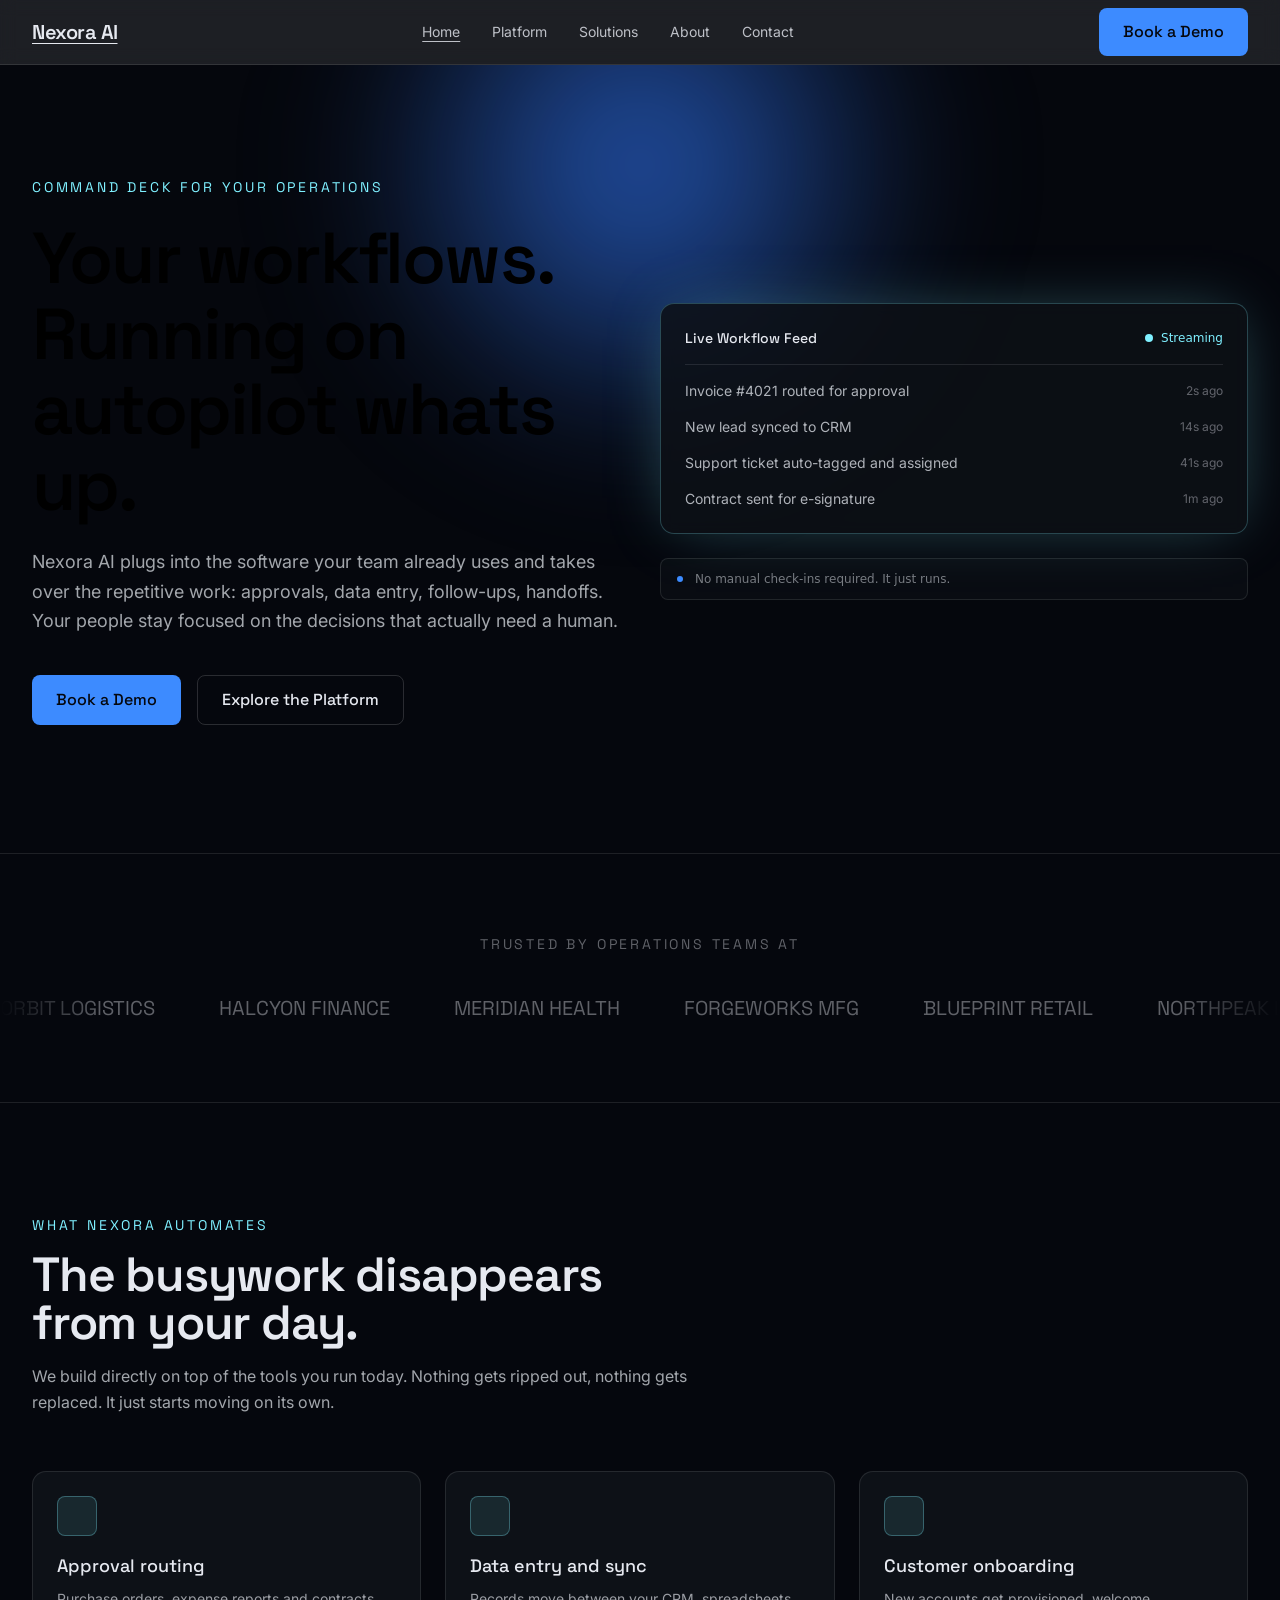
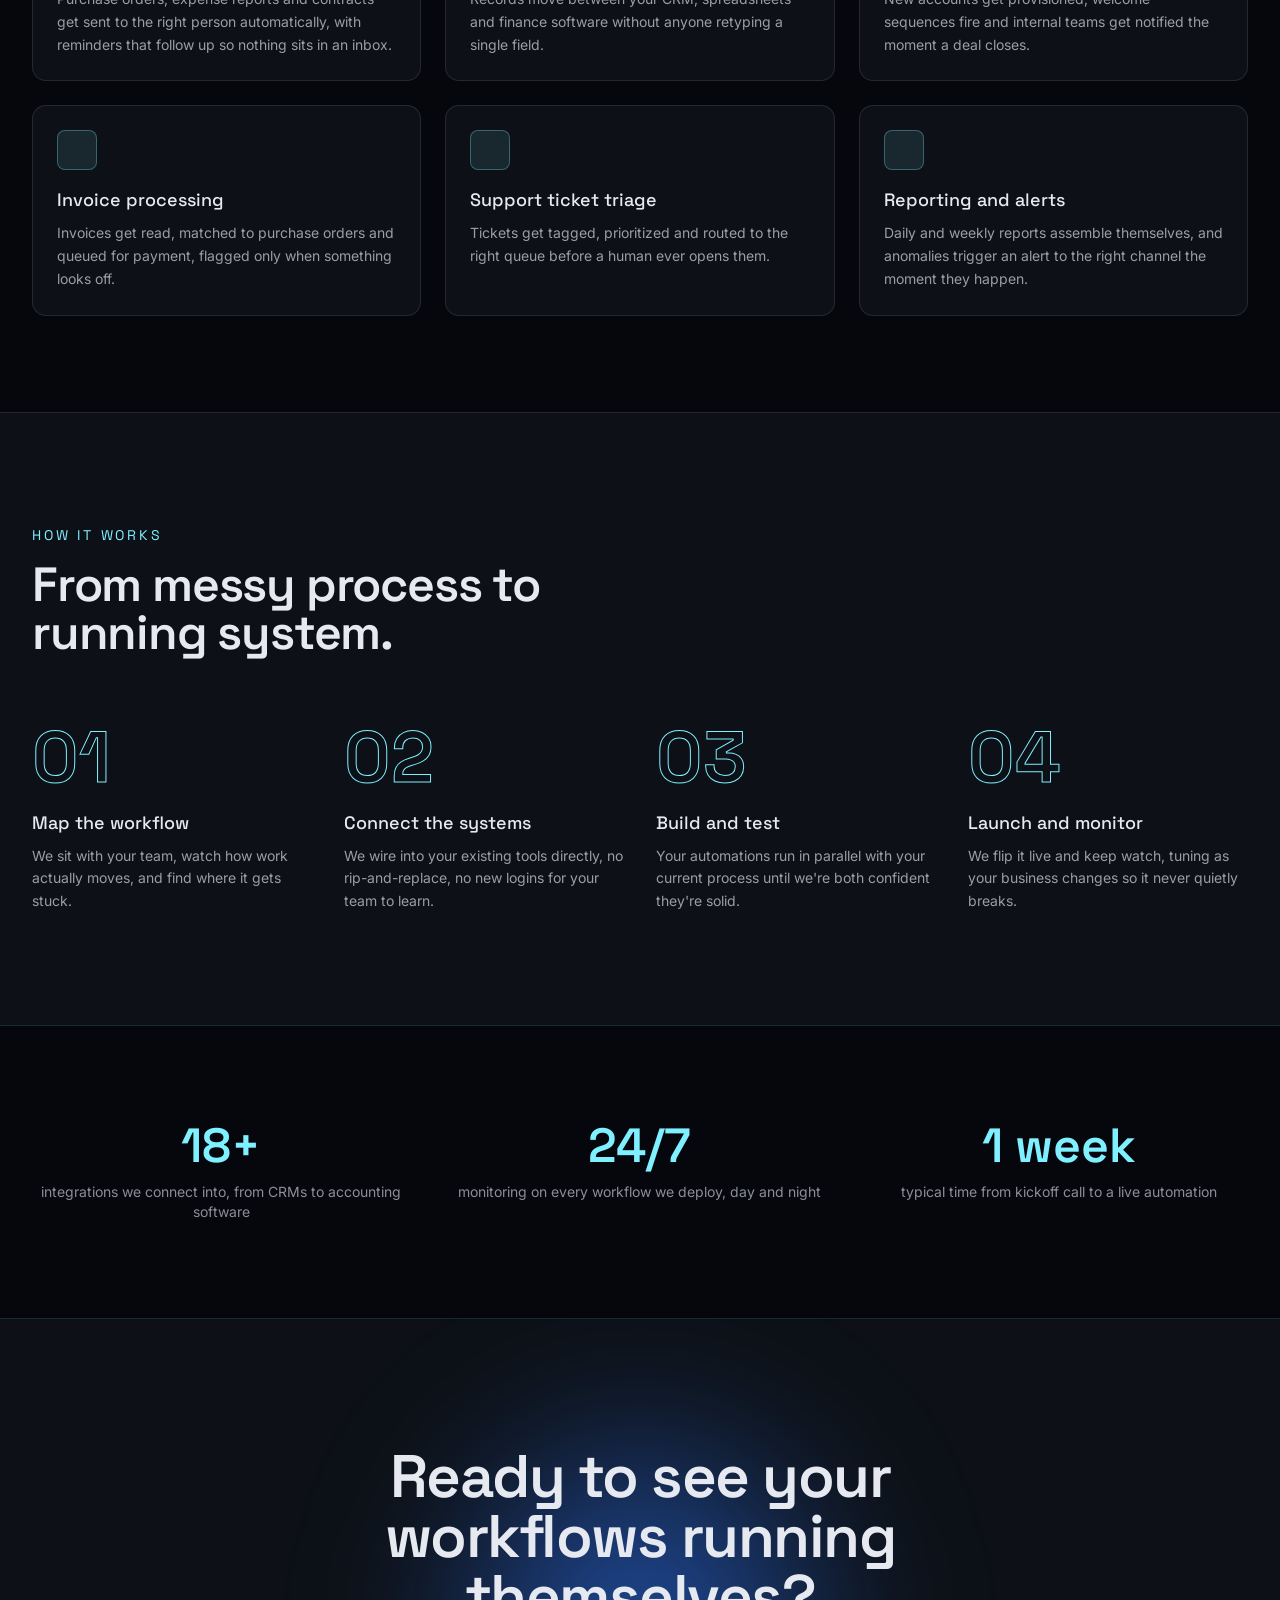
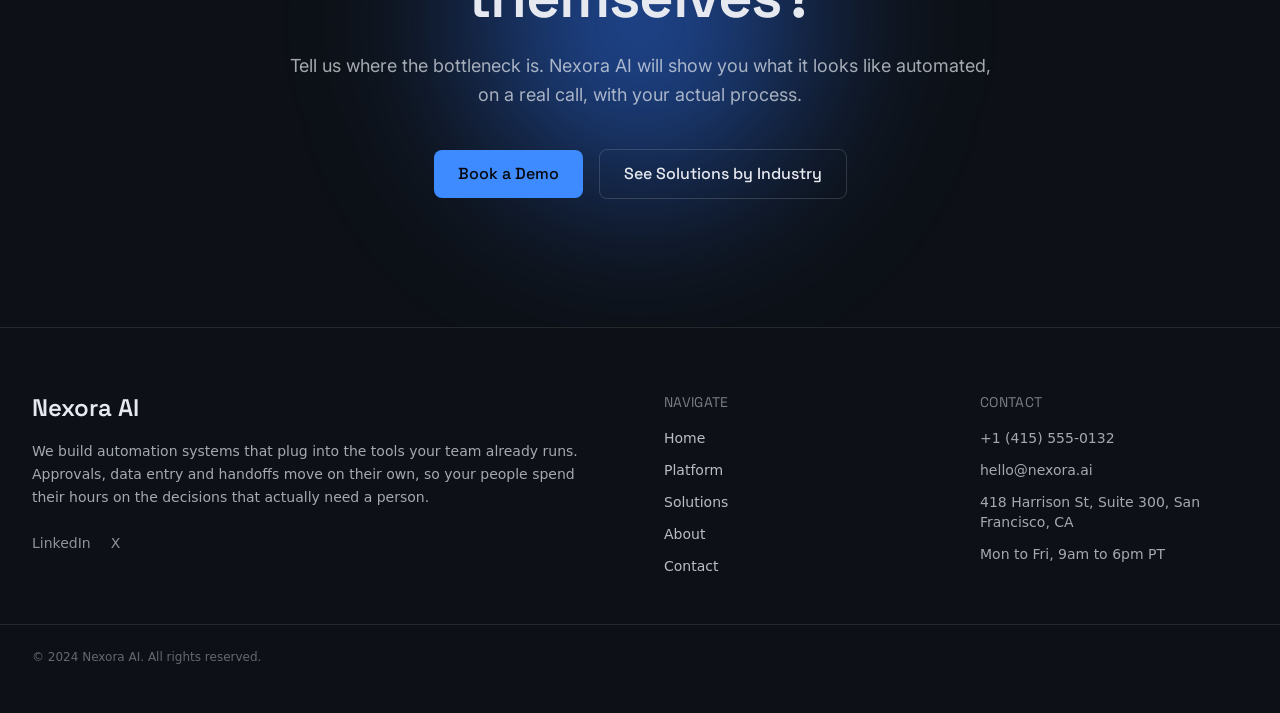
==== index.html @ be908462 "Update copy on / via Tibly" ====
<!DOCTYPE html>
<html lang="en">
<head>
<meta charset="utf-8">
<meta name="viewport" content="width=device-width, initial-scale=1">
<title>Nexora AI | Automate Your Company's Workflows</title>
<meta name="description" content="Nexora AI builds automation systems that plug into the tools your team already runs, moving approvals, data entry and handoffs on autopilot. See how a command deck for your operations looks in practice.">
<link rel="canonical" href="https://nexora-ai-40a2.sites.tibly.ai/">
<meta property="og:type" content="website">
<meta property="og:url" content="https://nexora-ai-40a2.sites.tibly.ai/">
<meta property="og:site_name" content="Nexora AI">
<meta property="og:title" content="Nexora AI | Automate Your Company's Workflows">
<meta property="og:description" content="Nexora AI builds automation systems that plug into the tools your team already runs, moving approvals, data entry and handoffs on autopilot. See how a command deck for your operations looks in practice.">
<meta name="twitter:card" content="summary_large_image">
<link rel="icon" href="/favicon.svg" type="image/svg+xml">
<link rel="preconnect" href="https://fonts.googleapis.com">
<link rel="preconnect" href="https://fonts.gstatic.com" crossorigin>
<link href="https://fonts.googleapis.com/css2?family=Space+Grotesk:wght@400;500;600;700&family=Inter:wght@400;500;600&display=swap" rel="stylesheet">
<style>details[open] > *:not(summary){animation:tibly-acc .35s ease}@keyframes tibly-acc{from{opacity:0;transform:translateY(-4px)}}</style>
<style>@media (prefers-reduced-motion:no-preference){.tibly-fx{opacity:0;transform:translateY(24px);transition:opacity .7s ease,transform .7s ease}.tibly-fx.tibly-fx-in{opacity:1;transform:none}}</style>
<script>addEventListener('DOMContentLoaded',function(){if(!('IntersectionObserver' in window))return;var io=new IntersectionObserver(function(es){es.forEach(function(en){if(en.isIntersecting){en.target.classList.add('tibly-fx-in');io.unobserve(en.target)}})},{rootMargin:'0px 0px -8% 0px'});document.querySelectorAll('section[data-block] > *').forEach(function(el){if(el.getBoundingClientRect().top>innerHeight){el.classList.add('tibly-fx');io.observe(el)}})});</script>
<style>.tibly-ba{position:relative;overflow:hidden;--ba:50%;cursor:ew-resize;touch-action:pan-y;user-select:none;-webkit-user-select:none}.tibly-ba>img{display:block;width:100%;height:100%;object-fit:cover}.tibly-ba .tibly-ba-before{position:absolute;inset:0;clip-path:inset(0 calc(100% - var(--ba)) 0 0)}.tibly-ba .tibly-ba-before img{display:block;width:100%;height:100%;object-fit:cover}.tibly-ba::after{content:'';position:absolute;top:0;bottom:0;left:var(--ba);width:2px;margin-left:-1px;background:#fff;box-shadow:0 0 6px rgba(0,0,0,.55);pointer-events:none;z-index:1}.tibly-ba::before{content:'';position:absolute;top:50%;left:var(--ba);width:44px;height:44px;transform:translate(-50%,-50%);border-radius:9999px;background:rgba(0,0,0,.75) url("data:image/svg+xml,%3Csvg%20xmlns='http://www.w3.org/2000/svg'%20viewBox='0%200%2024%2024'%20fill='%23fff'%3E%3Cpath%20d='M9%206l-6%206%206%206zM15%206l6%206-6%206z'/%3E%3C/svg%3E") center/22px 22px no-repeat;border:2px solid #fff;box-shadow:0 2px 8px rgba(0,0,0,.4);pointer-events:none;z-index:1}.tibly-ba input[type=range]{position:absolute;inset:0;width:100%;height:100%;margin:0;opacity:0;pointer-events:none;-webkit-appearance:none;appearance:none;z-index:2}[data-lightbox]{cursor:zoom-in}.tibly-lb{position:fixed;inset:0;z-index:9999;background:rgba(0,0,0,.92);display:flex;align-items:center;justify-content:center;cursor:zoom-out;padding:24px}.tibly-lb img{max-width:100%;max-height:100%;object-fit:contain}</style>
<script>document.addEventListener('input',function(e){var t=e.target;if(!t||t.type!=='range')return;var c=t.closest&&t.closest('.tibly-ba');if(c)c.style.setProperty('--ba',t.value+'%')});document.addEventListener('pointerdown',function(e){var c=e.target.closest&&e.target.closest('.tibly-ba');if(!c||e.button>0)return;e.preventDefault();var inp=c.querySelector('input[type=range]');var set=function(x){var r=c.getBoundingClientRect();if(!r.width)return;var p=Math.max(0,Math.min(100,(x-r.left)*100/r.width));c.style.setProperty('--ba',p+'%');if(inp)inp.value=Math.round(p)};set(e.clientX);var mv=function(ev){set(ev.clientX)};var up=function(){document.removeEventListener('pointermove',mv);document.removeEventListener('pointerup',up);document.removeEventListener('pointercancel',up)};document.addEventListener('pointermove',mv);document.addEventListener('pointerup',up);document.addEventListener('pointercancel',up)});document.addEventListener('click',function(e){var im=e.target.closest&&e.target.closest('[data-lightbox]');if(!im||!(im.currentSrc||im.src))return;e.preventDefault();var o=document.createElement('div');o.className='tibly-lb';var big=document.createElement('img');big.src=im.currentSrc||im.src;big.alt=im.alt||'';o.appendChild(big);o.addEventListener('click',function(){o.remove()});document.addEventListener('keydown',function esc(ev){if(ev.key==='Escape'){o.remove();document.removeEventListener('keydown',esc)}});document.body.appendChild(o)});document.addEventListener('click',function(e){var x=e.target.closest&&e.target.closest('[data-announce-close]');if(!x)return;var b=x.closest('[data-announce]');if(b){b.style.display='none';try{sessionStorage.setItem('tibly-announce','1')}catch(_){}}});addEventListener('DOMContentLoaded',function(){try{if(sessionStorage.getItem('tibly-announce')==='1'){var b=document.querySelector('[data-announce]');if(b)b.style.display='none'}}catch(_){}if('IntersectionObserver' in window&&!matchMedia('(prefers-reduced-motion:reduce)').matches){var els=document.querySelectorAll('[data-count]');if(els.length){var io=new IntersectionObserver(function(es){es.forEach(function(en){if(!en.isIntersecting)return;io.unobserve(en.target);var el=en.target,s=el.textContent||'',m=s.match(/[\d,]*\d(?:\.\d+)?/);if(!m)return;var raw=m[0],num=parseFloat(raw.replace(/,/g,''));if(!isFinite(num))return;var pre=s.slice(0,m.index),post=s.slice(m.index+raw.length),grp=raw.indexOf(',')>=0,dec=(raw.split('.')[1]||'').length,t0=performance.now();requestAnimationFrame(function tick(now){var p=Math.min((now-t0)/1400,1);p=1-Math.pow(1-p,3);var v=(num*p).toFixed(dec);if(grp)v=Number(v).toLocaleString('en-US',{minimumFractionDigits:dec});el.textContent=pre+v+post;if(p<1)requestAnimationFrame(tick)})})},{rootMargin:'0px 0px -10% 0px'});els.forEach(function(el){io.observe(el)})}}var badge=document.querySelector('[data-tibly-open]');if(badge){var src=document.querySelector('[data-tibly-field="hours"]');var txt=(src&&src.textContent||'').toLowerCase();var days=['sun','mon','tue','wed','thu','fri','sat'];var toMin=function(h,mm,ap){h=+h;mm=+(mm||0);if(ap==='pm'&&h!==12)h+=12;if(ap==='am'&&h===12)h=0;return h*60+mm};var spans=[];var re=/(sun|mon|tue|wed|thu|fri|sat|daily|every ?day)[a-z]*\s*(?:[-\u2013\u2014]\s*(sun|mon|tue|wed|thu|fri|sat)[a-z]*)?\s*:?\s*(\d{1,2})(?::(\d{2}))?\s*(am|pm)?\s*[-\u2013\u2014]\s*(\d{1,2})(?::(\d{2}))?\s*(am|pm)?/g,mm;while((mm=re.exec(txt))){var d1=mm[1].slice(0,3),d2=mm[2],ap1=mm[5]||(mm[8]==='pm'&&+mm[3]<=+mm[6]?'am':mm[8]),o=toMin(mm[3],mm[4],ap1),c=toMin(mm[6],mm[7],mm[8]);var from=d1==='dai'||d1==='eve'?0:days.indexOf(d1),to=d2?days.indexOf(d2.slice(0,3)):(d1==='dai'||d1==='eve'?6:from);if(from<0)continue;for(var d=from;;d=(d+1)%7){spans.push([d,o,c]);if(d===to)break}}if(spans.length){var now=new Date(),cur=now.getDay(),min=now.getHours()*60+now.getMinutes();var open=spans.some(function(s){return s[0]===cur&&min>=s[1]&&min<s[2]});badge.textContent=open?(badge.getAttribute('data-open-text')||'Open now'):(badge.getAttribute('data-closed-text')||'Closed now');badge.setAttribute('data-state',open?'open':'closed');badge.hidden=false}}});</script>
<style>header a[aria-current="page"]:not(:has(img,svg)){text-decoration:underline;text-underline-offset:4px;text-decoration-thickness:1px}</style>
<style>#nav-open~[class*="peer-checked:"][class*="fixed"]{min-height:100vh;min-height:100dvh}@media (prefers-reduced-motion:no-preference){label[for="nav-open"] span{transition:transform .3s ease,opacity .2s ease}header:has(#nav-open:checked) label[for="nav-open"]:not([aria-label="Close" i]) span:not(:has(span)):nth-of-type(1){transform:translateY(8px) rotate(45deg)}header:has(#nav-open:checked) label[for="nav-open"]:not([aria-label="Close" i]) span:not(:has(span)):nth-of-type(2){opacity:0}header:has(#nav-open:checked) label[for="nav-open"]:not([aria-label="Close" i]) span:not(:has(span)):nth-of-type(3){transform:translateY(-8px) rotate(-45deg)}#nav-open:checked~[class*="peer-checked:"]{animation:tibly-nav-in .25s ease}#nav-open:checked~[class*="peer-checked:"] label[for="nav-open"]{display:inline-block;animation:tibly-x-in .35s ease}@keyframes tibly-nav-in{from{opacity:0;transform:translateY(10px)}}@keyframes tibly-x-in{from{opacity:0;transform:rotate(-90deg) scale(.6)}}}</style>
<link rel="stylesheet" href="/styles.css?v=3b666985">
</head>
<body>
<!-- block:header -->
<header class="sticky top-0 z-30">
  <div class="border-b border-white/10 bg-[#05070d]/90">
  <input type="checkbox" id="nav-open" class="peer sr-only">
  <div class="mx-auto max-w-7xl px-4 sm:px-6 lg:px-8 backdrop-blur">
    <div class="flex h-16 items-center justify-between">
      <a href="/" class="font-display text-xl font-semibold tracking-tight text-ink" aria-current="page">
        <span data-tibly-field="business-name">Nexora AI</span>
      </a>
      <nav class="hidden md:flex items-center gap-8 font-body text-sm text-ink/80">
        <a href="/" class="transition hover:text-accent-300" aria-current="page">Home</a>
        <a href="/platform" class="transition hover:text-accent-300">Platform</a>
        <a href="/solutions" class="transition hover:text-accent-300">Solutions</a>
        <a href="/about" class="transition hover:text-accent-300">About</a>
        <a href="/contact" class="transition hover:text-accent-300">Contact</a>
      </nav>
      <div class="hidden md:flex items-center">
        <a href="/contact" class="btn">Book a Demo</a>
      </div>
      <label for="nav-open" class="md:hidden cursor-pointer text-ink z-50" aria-label="Menu">
        <span class="relative flex h-6 w-6 flex-col items-center justify-center">
          <span class="absolute block h-0.5 w-6 origin-center bg-ink transition duration-300 ease-in-out" style="top:0.05rem"></span>
          <span class="absolute block h-0.5 w-6 bg-ink transition duration-300 ease-in-out" style="top:0.65rem"></span>
          <span class="absolute block h-0.5 w-6 origin-center bg-ink transition duration-300 ease-in-out" style="top:1.25rem"></span>
        </span>
      </label>
    </div>
  </div>

    <div class="hidden peer-checked:flex md:hidden fixed inset-0 z-50 flex-col bg-black">
      <div class="flex h-16 items-center justify-between border-b border-white/10 px-4 sm:px-6">
        <span class="font-display text-xl font-semibold text-ink"><span data-tibly-field="business-name">Nexora AI</span></span>
        <label for="nav-open" class="cursor-pointer text-ink" aria-label="Close">
          <span class="relative block h-6 w-6">
            <span class="absolute inset-0 top-1/2 block h-0.5 w-6 -translate-y-1/2 rotate-45 bg-ink"></span>
            <span class="absolute inset-0 top-1/2 block h-0.5 w-6 -translate-y-1/2 -rotate-45 bg-ink"></span>
          </span>
        </label>
      </div>
      <nav class="flex flex-col items-start gap-6 px-8 py-12 font-display text-3xl text-ink">
        <a href="/" class="transition hover:text-accent-300" aria-current="page">Home</a>
        <a href="/platform" class="transition hover:text-accent-300">Platform</a>
        <a href="/solutions" class="transition hover:text-accent-300">Solutions</a>
        <a href="/about" class="transition hover:text-accent-300">About</a>
        <a href="/contact" class="transition hover:text-accent-300">Contact</a>
      </nav>
      <div class="mt-auto px-8 pb-12">
        <a href="/contact" class="btn w-full">Book a Demo</a>
      </div>
    </div>
  </div>
</header>
<!-- /block:header -->
<!-- block:split-hero -->
<section class="relative overflow-hidden bg-[#05070d] pb-24 pt-20 sm:pb-32 sm:pt-28" data-block="split-hero">
  <video src="https://videos.pexels.com/video-files/34645139/14683901_1920_1080_30fps.mp4" poster="https://images.pexels.com/videos/34645139/abstract-analysis-artificial-background-34645139.jpeg?auto=compress&cs=tinysrgb&fit=crop&h=630&w=1200" autoplay muted loop playsinline data-video-query="slow motion aerial view of glowing blue data streams flowing through a dark futuristic server room" class="absolute inset-0 h-full w-full object-cover opacity-60"></video>
  <div class="absolute inset-0 bg-gradient-to-b from-[#05070d]/70 via-[#05070d]/60 to-[#05070d]"></div>
  <div class="pointer-events-none absolute left-1/2 top-0 h-[600px] w-[600px] -translate-x-1/2 -translate-y-1/3 rounded-full bg-[radial-gradient(circle_at_center,var(--color-brand-700),transparent_70%)] opacity-40 blur-3xl"></div>

  <div class="relative mx-auto grid max-w-7xl grid-cols-1 gap-14 px-4 sm:px-6 lg:grid-cols-2 lg:items-center lg:gap-10 lg:px-8">
    <div>
      <p class="font-display text-sm uppercase tracking-[0.2em] text-accent-300">Command deck for your operations</p>
      <h1 class="mt-6 font-display text-4xl font-semibold leading-[1.05] tracking-tight text-ink sm:text-6xl md:text-7xl">
        <h1 class="mt-6 font-display text-4xl font-semibold leading-[1.05] tracking-tight text-red-500 sm:text-6xl md:text-7xl">
        Your workflows.<br class="hidden sm:block"> Running on autopilot whats up.
      </h1>
      </h1>
      <p class="mt-6 max-w-prose font-body text-base leading-relaxed text-ink/70 sm:text-lg">
        <span data-tibly-field="business-name">Nexora AI</span> plugs into the software your team already uses and takes over the repetitive work: approvals, data entry, follow-ups, handoffs. Your people stay focused on the decisions that actually need a human.
      </p>
      <div class="mt-10 flex flex-col gap-4 sm:flex-row">
        <a href="/contact" class="btn">Book a Demo</a>
        <a href="/platform" class="btn-secondary">Explore the Platform</a>
      </div>
    </div>

    <div class="relative">
      <div class="rounded-lg border border-accent-300/25 bg-surface/85 p-6 shadow-[0_0_60px_-15px_rgba(127,240,255,0.35)] backdrop-blur">
        <div class="flex items-center justify-between border-b border-white/10 pb-4">
          <p class="font-display text-sm font-medium text-ink">Live Workflow Feed</p>
          <span class="flex items-center gap-2 text-xs text-accent-300">
            <span class="h-2 w-2 rounded-full bg-accent-300 animate-pulse-soft"></span>
            Streaming
          </span>
        </div>
        <ul class="mt-4 space-y-4 font-body text-sm text-ink/75">
          <li class="flex items-center justify-between gap-4">
            <span>Invoice #4021 routed for approval</span>
            <span class="shrink-0 text-xs text-ink/40">2s ago</span>
          </li>
          <li class="flex items-center justify-between gap-4">
            <span>New lead synced to CRM</span>
            <span class="shrink-0 text-xs text-ink/40">14s ago</span>
          </li>
          <li class="flex items-center justify-between gap-4">
            <span>Support ticket auto-tagged and assigned</span>
            <span class="shrink-0 text-xs text-ink/40">41s ago</span>
          </li>
          <li class="flex items-center justify-between gap-4">
            <span>Contract sent for e-signature</span>
            <span class="shrink-0 text-xs text-ink/40">1m ago</span>
          </li>
        </ul>
      </div>
      <div class="mt-6 hidden items-center gap-3 rounded-md border border-white/10 bg-surface/60 px-4 py-3 text-xs text-ink/50 md:flex">
        <span class="h-1.5 w-1.5 rounded-full bg-brand-500"></span>
        No manual check-ins required. It just runs.
      </div>
    </div>
  </div>
</section>
<!-- /block:split-hero -->
<!-- block:trust-bar -->
<section class="border-y border-white/10 bg-[#05070d] py-16 sm:py-20" data-block="trust-bar">
  <div class="mx-auto max-w-7xl px-4 text-center sm:px-6 lg:px-8">
    <p class="font-display text-sm uppercase tracking-[0.2em] text-ink/40">Trusted by operations teams at</p>
  </div>
  <div class="relative mt-10 overflow-hidden [mask-image:linear-gradient(to_right,transparent,black_8%,black_92%,transparent)]">
    <div class="flex w-max animate-marquee gap-16">
      <div class="flex items-center gap-16">
        <span class="font-display text-xl text-ink/40">ORBIT LOGISTICS</span>
        <span class="font-display text-xl text-ink/40">HALCYON FINANCE</span>
        <span class="font-display text-xl text-ink/40">MERIDIAN HEALTH</span>
        <span class="font-display text-xl text-ink/40">FORGEWORKS MFG</span>
        <span class="font-display text-xl text-ink/40">BLUEPRINT RETAIL</span>
        <span class="font-display text-xl text-ink/40">NORTHPEAK LEGAL</span>
      </div>
      <div class="flex items-center gap-16" aria-hidden="true">
        <span class="font-display text-xl text-ink/40">ORBIT LOGISTICS</span>
        <span class="font-display text-xl text-ink/40">HALCYON FINANCE</span>
        <span class="font-display text-xl text-ink/40">MERIDIAN HEALTH</span>
        <span class="font-display text-xl text-ink/40">FORGEWORKS MFG</span>
        <span class="font-display text-xl text-ink/40">BLUEPRINT RETAIL</span>
        <span class="font-display text-xl text-ink/40">NORTHPEAK LEGAL</span>
      </div>
    </div>
  </div>
</section>
<!-- /block:trust-bar -->
<!-- block:feature-grid -->
<section class="bg-[#05070d] pb-28 pt-20 sm:pb-32 md:pb-24 md:pt-28" data-block="feature-grid">
  <div class="mx-auto max-w-7xl px-4 sm:px-6 lg:px-8">
    <div class="max-w-2xl">
      <p class="font-display text-sm uppercase tracking-[0.2em] text-accent-300">What Nexora automates</p>
      <h2 class="mt-4 font-display text-3xl font-semibold tracking-tight text-ink sm:text-5xl">The busywork disappears from your day.</h2>
      <p class="mt-4 font-body text-base leading-relaxed text-ink/70">We build directly on top of the tools you run today. Nothing gets ripped out, nothing gets replaced. It just starts moving on its own.</p>
    </div>

    <div class="mt-14 grid grid-cols-1 gap-6 sm:grid-cols-2 lg:grid-cols-3">
      <div class="card">
        <div class="mb-4 h-10 w-10 rounded-md border border-accent-300/30 bg-accent-300/10"></div>
        <h3 class="font-display text-lg font-medium text-ink">Approval routing</h3>
        <p class="mt-2 font-body text-sm leading-relaxed text-ink/65">Purchase orders, expense reports and contracts get sent to the right person automatically, with reminders that follow up so nothing sits in an inbox.</p>
      </div>
      <div class="card">
        <div class="mb-4 h-10 w-10 rounded-md border border-accent-300/30 bg-accent-300/10"></div>
        <h3 class="font-display text-lg font-medium text-ink">Data entry and sync</h3>
        <p class="mt-2 font-body text-sm leading-relaxed text-ink/65">Records move between your CRM, spreadsheets and finance software without anyone retyping a single field.</p>
      </div>
      <div class="card">
        <div class="mb-4 h-10 w-10 rounded-md border border-accent-300/30 bg-accent-300/10"></div>
        <h3 class="font-display text-lg font-medium text-ink">Customer onboarding</h3>
        <p class="mt-2 font-body text-sm leading-relaxed text-ink/65">New accounts get provisioned, welcome sequences fire and internal teams get notified the moment a deal closes.</p>
      </div>
      <div class="card">
        <div class="mb-4 h-10 w-10 rounded-md border border-accent-300/30 bg-accent-300/10"></div>
        <h3 class="font-display text-lg font-medium text-ink">Invoice processing</h3>
        <p class="mt-2 font-body text-sm leading-relaxed text-ink/65">Invoices get read, matched to purchase orders and queued for payment, flagged only when something looks off.</p>
      </div>
      <div class="card">
        <div class="mb-4 h-10 w-10 rounded-md border border-accent-300/30 bg-accent-300/10"></div>
        <h3 class="font-display text-lg font-medium text-ink">Support ticket triage</h3>
        <p class="mt-2 font-body text-sm leading-relaxed text-ink/65">Tickets get tagged, prioritized and routed to the right queue before a human ever opens them.</p>
      </div>
      <div class="card">
        <div class="mb-4 h-10 w-10 rounded-md border border-accent-300/30 bg-accent-300/10"></div>
        <h3 class="font-display text-lg font-medium text-ink">Reporting and alerts</h3>
        <p class="mt-2 font-body text-sm leading-relaxed text-ink/65">Daily and weekly reports assemble themselves, and anomalies trigger an alert to the right channel the moment they happen.</p>
      </div>
    </div>
  </div>
</section>
<!-- /block:feature-grid -->
<!-- block:how-it-works -->
<section class="border-t border-white/10 bg-surface py-24 sm:py-28" data-block="how-it-works">
  <div class="mx-auto max-w-7xl px-4 sm:px-6 lg:px-8">
    <div class="max-w-2xl">
      <p class="font-display text-sm uppercase tracking-[0.2em] text-accent-300">How it works</p>
      <h2 class="mt-4 font-display text-3xl font-semibold tracking-tight text-ink sm:text-5xl">From messy process to running system.</h2>
    </div>

    <div class="mt-16 grid grid-cols-1 gap-12 md:grid-cols-4 md:gap-8">
      <div>
        <span class="font-display text-6xl font-semibold text-transparent [-webkit-text-stroke:1px_var(--color-accent-300)] sm:text-7xl">01</span>
        <h3 class="mt-4 font-display text-lg font-medium text-ink">Map the workflow</h3>
        <p class="mt-2 font-body text-sm leading-relaxed text-ink/65">We sit with your team, watch how work actually moves, and find where it gets stuck.</p>
      </div>
      <div>
        <span class="font-display text-6xl font-semibold text-transparent [-webkit-text-stroke:1px_var(--color-accent-300)] sm:text-7xl">02</span>
        <h3 class="mt-4 font-display text-lg font-medium text-ink">Connect the systems</h3>
        <p class="mt-2 font-body text-sm leading-relaxed text-ink/65">We wire into your existing tools directly, no rip-and-replace, no new logins for your team to learn.</p>
      </div>
      <div>
        <span class="font-display text-6xl font-semibold text-transparent [-webkit-text-stroke:1px_var(--color-accent-300)] sm:text-7xl">03</span>
        <h3 class="mt-4 font-display text-lg font-medium text-ink">Build and test</h3>
        <p class="mt-2 font-body text-sm leading-relaxed text-ink/65">Your automations run in parallel with your current process until we're both confident they're solid.</p>
      </div>
      <div>
        <span class="font-display text-6xl font-semibold text-transparent [-webkit-text-stroke:1px_var(--color-accent-300)] sm:text-7xl">04</span>
        <h3 class="mt-4 font-display text-lg font-medium text-ink">Launch and monitor</h3>
        <p class="mt-2 font-body text-sm leading-relaxed text-ink/65">We flip it live and keep watch, tuning as your business changes so it never quietly breaks.</p>
      </div>
    </div>
  </div>
</section>
<!-- /block:how-it-works -->
<!-- block:metric-band -->
<section class="border-y border-accent-300/15 bg-[#05070d] py-20 sm:py-24" data-block="metric-band">
  <div class="mx-auto max-w-7xl px-4 sm:px-6 lg:px-8">
    <div class="grid grid-cols-1 gap-10 text-center sm:grid-cols-3">
      <div>
        <p class="font-display text-4xl font-semibold text-accent-300 sm:text-5xl"><span data-count>20</span>+</p>
        <p class="mt-3 font-body text-sm text-ink/60">integrations we connect into, from CRMs to accounting software</p>
      </div>
      <div>
        <p class="font-display text-4xl font-semibold text-accent-300 sm:text-5xl">24/7</p>
        <p class="mt-3 font-body text-sm text-ink/60">monitoring on every workflow we deploy, day and night</p>
      </div>
      <div>
        <p class="font-display text-4xl font-semibold text-accent-300 sm:text-5xl">1 week</p>
        <p class="mt-3 font-body text-sm text-ink/60">typical time from kickoff call to a live automation</p>
      </div>
    </div>
  </div>
</section>
<!-- /block:metric-band -->
<!-- block:cta-banner -->
<section class="relative overflow-hidden bg-surface py-24 sm:py-32" data-block="cta-banner">
  <div class="pointer-events-none absolute left-1/2 top-1/2 h-[500px] w-[500px] -translate-x-1/2 -translate-y-1/2 rounded-full bg-[radial-gradient(circle_at_center,var(--color-brand-700),transparent_70%)] opacity-30 blur-3xl"></div>
  <div class="relative mx-auto max-w-3xl px-4 text-center sm:px-6 lg:px-8">
    <h2 class="font-display text-4xl font-semibold tracking-tight text-ink sm:text-6xl">Ready to see your workflows running themselves?</h2>
    <p class="mt-6 font-body text-base leading-relaxed text-ink/70 sm:text-lg">
      Tell us where the bottleneck is. <span data-tibly-field="business-name">Nexora AI</span> will show you what it looks like automated, on a real call, with your actual process.
    </p>
    <div class="mt-10 flex flex-col items-center justify-center gap-4 sm:flex-row">
      <a href="/contact" class="btn">Book a Demo</a>
      <a href="/solutions" class="btn-secondary">See Solutions by Industry</a>
    </div>
  </div>
</section>
<!-- /block:cta-banner -->
<!-- block:footer -->
<footer class="relative border-t border-white/10 bg-surface pb-24 pt-16 text-ink md:pb-12">
  <div class="mx-auto grid max-w-7xl grid-cols-1 gap-12 px-4 sm:px-6 md:grid-cols-4 lg:px-8">
    <div class="md:col-span-2">
      <p class="font-display text-2xl font-semibold text-ink"><span data-tibly-field="business-name">Nexora AI</span></p>
      <p class="mt-4 max-w-prose text-sm leading-relaxed text-ink/70">We build automation systems that plug into the tools your team already runs. Approvals, data entry and handoffs move on their own, so your people spend their hours on the decisions that actually need a person.</p>
      <div data-tibly-field="links" class="mt-6 flex flex-wrap gap-5">
        <a href="https://linkedin.com" class="text-sm text-ink/60 transition hover:text-accent-300">LinkedIn</a>
        <a href="https://twitter.com" class="text-sm text-ink/60 transition hover:text-accent-300">X</a>
      </div>
    </div>
    <div>
      <p class="font-display text-sm uppercase tracking-wide text-ink/50">Navigate</p>
      <nav class="mt-4 flex flex-col gap-3 text-sm text-ink/80">
        <a href="/" class="transition hover:text-accent-300">Home</a>
        <a href="/platform" class="transition hover:text-accent-300">Platform</a>
        <a href="/solutions" class="transition hover:text-accent-300">Solutions</a>
        <a href="/about" class="transition hover:text-accent-300">About</a>
        <a href="/contact" class="transition hover:text-accent-300">Contact</a>
      </nav>
    </div>
    <div>
      <p class="font-display text-sm uppercase tracking-wide text-ink/50">Contact</p>
      <ul class="mt-4 space-y-3 text-sm text-ink/70">
        <li><a href="tel:+14155550132" data-tibly-field="phone" class="transition hover:text-accent-300">+1 (415) 555-0132</a></li>
        <li><a href="mailto:hello@nexora.ai" data-tibly-field="email" class="transition hover:text-accent-300">hello@nexora.ai</a></li>
        <li><span data-tibly-field="address">418 Harrison St, Suite 300, San Francisco, CA</span></li>
        <li><span data-tibly-field="hours">Mon to Fri, 9am to 6pm PT</span></li>
      </ul>
    </div>
  </div>
  <div class="mx-auto mt-12 max-w-7xl border-t border-white/10 px-4 pt-6 text-xs text-ink/40 sm:px-6 lg:px-8">
    <p>&copy; 2024 <span data-tibly-field="business-name">Nexora AI</span>. All rights reserved.</p>
  </div>

  <div class="fixed inset-x-0 bottom-0 z-40 border-t border-white/10 bg-[#05070d] md:hidden">
    <a href="tel:+14155550132" data-tibly-field="phone" class="flex w-full items-center justify-center bg-brand-500 py-4 font-display font-medium text-[#05070d] transition hover:bg-accent-300">Call Nexora AI</a>
  </div>
</footer>
<!-- /block:footer -->
  <script async src="https://api.tibly.ai/widget/v1.js"></script>
</body>
</html>
---- styles.css ----
/*! tailwindcss v4.3.2 | MIT License | https://tailwindcss.com */
@layer properties{@supports (((-webkit-hyphens:none)) and (not (margin-trim:inline))) or ((-moz-orient:inline) and (not (color:rgb(from red r g b)))){*,:before,:after,::backdrop{--tw-translate-x:0;--tw-translate-y:0;--tw-translate-z:0;--tw-space-y-reverse:0;--tw-border-style:solid;--tw-gradient-position:initial;--tw-gradient-from:#0000;--tw-gradient-via:#0000;--tw-gradient-to:#0000;--tw-gradient-stops:initial;--tw-gradient-via-stops:initial;--tw-gradient-from-position:0%;--tw-gradient-via-position:50%;--tw-gradient-to-position:100%;--tw-leading:initial;--tw-font-weight:initial;--tw-tracking:initial;--tw-shadow:0 0 #0000;--tw-shadow-color:initial;--tw-shadow-alpha:100%;--tw-inset-shadow:0 0 #0000;--tw-inset-shadow-color:initial;--tw-inset-shadow-alpha:100%;--tw-ring-color:initial;--tw-ring-shadow:0 0 #0000;--tw-inset-ring-color:initial;--tw-inset-ring-shadow:0 0 #0000;--tw-ring-inset:initial;--tw-ring-offset-width:0px;--tw-ring-offset-color:#fff;--tw-ring-offset-shadow:0 0 #0000;--tw-blur:initial;--tw-brightness:initial;--tw-contrast:initial;--tw-grayscale:initial;--tw-hue-rotate:initial;--tw-invert:initial;--tw-opacity:initial;--tw-saturate:initial;--tw-sepia:initial;--tw-drop-shadow:initial;--tw-drop-shadow-color:initial;--tw-drop-shadow-alpha:100%;--tw-drop-shadow-size:initial;--tw-backdrop-blur:initial;--tw-backdrop-brightness:initial;--tw-backdrop-contrast:initial;--tw-backdrop-grayscale:initial;--tw-backdrop-hue-rotate:initial;--tw-backdrop-invert:initial;--tw-backdrop-opacity:initial;--tw-backdrop-saturate:initial;--tw-backdrop-sepia:initial;--tw-duration:initial;--tw-ease:initial}}}@layer theme{:root,:host{--font-sans:ui-sans-serif, system-ui, sans-serif, "Apple Color Emoji", "Segoe UI Emoji", "Segoe UI Symbol", "Noto Color Emoji";--font-mono:ui-monospace, SFMono-Regular, Menlo, Monaco, Consolas, "Liberation Mono", "Courier New", monospace;--color-black:#000;--color-white:#fff;--spacing:.25rem;--container-xl:36rem;--container-2xl:42rem;--container-3xl:48rem;--container-4xl:56rem;--container-7xl:80rem;--text-xs:.75rem;--text-xs--line-height:calc(1 / .75);--text-sm:.875rem;--text-sm--line-height:calc(1.25 / .875);--text-base:1rem;--text-base--line-height:calc(1.5 / 1);--text-lg:1.125rem;--text-lg--line-height:calc(1.75 / 1.125);--text-xl:1.25rem;--text-xl--line-height:calc(1.75 / 1.25);--text-2xl:1.5rem;--text-2xl--line-height:calc(2 / 1.5);--text-3xl:1.875rem;--text-3xl--line-height:calc(2.25 / 1.875);--text-4xl:2.25rem;--text-4xl--line-height:calc(2.5 / 2.25);--text-5xl:3rem;--text-5xl--line-height:1;--text-6xl:3.75rem;--text-6xl--line-height:1;--text-7xl:4.5rem;--text-7xl--line-height:1;--font-weight-medium:500;--font-weight-semibold:600;--tracking-tight:-.025em;--tracking-wide:.025em;--tracking-widest:.1em;--leading-tight:1.25;--leading-relaxed:1.625;--radius-sm:4px;--radius-md:8px;--radius-lg:14px;--ease-in-out:cubic-bezier(.4, 0, .2, 1);--blur-3xl:64px;--aspect-video:16 / 9;--default-transition-duration:.15s;--default-transition-timing-function:cubic-bezier(.4, 0, .2, 1);--default-font-family:var(--font-sans);--default-mono-font-family:var(--font-mono);--color-brand-50:#eaf2ff;--color-brand-100:#d1e4ff;--color-brand-200:#a8cbff;--color-brand-300:#7bb0ff;--color-brand-400:#5a9dff;--color-brand-500:#3d8bff;--color-brand-600:#2f6fe0;--color-brand-700:#2456b3;--color-brand-800:#1b4086;--color-brand-900:#142d5e;--color-accent-50:#eafdff;--color-accent-100:#ccfaff;--color-accent-200:#99f4ff;--color-accent-300:#7ff0ff;--color-accent-400:#4fe2f7;--color-accent-500:#2bc9e0;--color-accent-600:#1ea3b8;--color-accent-700:#187e8e;--color-accent-800:#135f6b;--color-accent-900:#0d454e;--color-surface:#0d1117;--color-ink:#e6e9f0;--font-display:"Space Grotesk", sans-serif;--font-body:"Inter", sans-serif;--animate-kenburns:kenburns 18s ease-in-out infinite alternate;--animate-marquee:marquee 30s linear infinite;--animate-float:float 6s ease-in-out infinite;--animate-pulse-soft:pulse-soft 4s ease-in-out infinite;--animate-spin-slow:spin-slow 24s linear infinite}}@layer base{*,:after,:before,::backdrop{box-sizing:border-box;border:0 solid;margin:0;padding:0}::file-selector-button{box-sizing:border-box;border:0 solid;margin:0;padding:0}html,:host{-webkit-text-size-adjust:100%;tab-size:4;line-height:1.5;font-family:var(--default-font-family,ui-sans-serif, system-ui, sans-serif, "Apple Color Emoji", "Segoe UI Emoji", "Segoe UI Symbol", "Noto Color Emoji");font-feature-settings:var(--default-font-feature-settings,normal);font-variation-settings:var(--default-font-variation-settings,normal);-webkit-tap-highlight-color:transparent}hr{height:0;color:inherit;border-top-width:1px}abbr:where([title]){-webkit-text-decoration:underline dotted;text-decoration:underline dotted}h1,h2,h3,h4,h5,h6{font-size:inherit;font-weight:inherit}a{color:inherit;-webkit-text-decoration:inherit;-webkit-text-decoration:inherit;-webkit-text-decoration:inherit;text-decoration:inherit}b,strong{font-weight:bolder}code,kbd,samp,pre{font-family:var(--default-mono-font-family,ui-monospace, SFMono-Regular, Menlo, Monaco, Consolas, "Liberation Mono", "Courier New", monospace);font-feature-settings:var(--default-mono-font-feature-settings,normal);font-variation-settings:var(--default-mono-font-variation-settings,normal);font-size:1em}small{font-size:80%}sub,sup{vertical-align:baseline;font-size:75%;line-height:0;position:relative}sub{bottom:-.25em}sup{top:-.5em}table{text-indent:0;border-color:inherit;border-collapse:collapse}:-moz-focusring{outline:auto}progress{vertical-align:baseline}summary{display:list-item}ol,ul,menu{list-style:none}img,svg,video,canvas,audio,iframe,embed,object{vertical-align:middle;display:block}img,video{max-width:100%;height:auto}button,input,select,optgroup,textarea{font:inherit;font-feature-settings:inherit;font-variation-settings:inherit;letter-spacing:inherit;color:inherit;opacity:1;background-color:#0000;border-radius:0}::file-selector-button{font:inherit;font-feature-settings:inherit;font-variation-settings:inherit;letter-spacing:inherit;color:inherit;opacity:1;background-color:#0000;border-radius:0}:where(select:is([multiple],[size])) optgroup{font-weight:bolder}:where(select:is([multiple],[size])) optgroup option{padding-inline-start:20px}::file-selector-button{margin-inline-end:4px}::placeholder{opacity:1}@supports (not ((-webkit-appearance:-apple-pay-button))) or (contain-intrinsic-size:1px){::placeholder{color:currentColor}@supports (color:color-mix(in lab, red, red)){::placeholder{color:color-mix(in oklab, currentcolor 50%, transparent)}}}textarea{resize:vertical}::-webkit-search-decoration{-webkit-appearance:none}::-webkit-date-and-time-value{min-height:1lh;text-align:inherit}::-webkit-datetime-edit{display:inline-flex}::-webkit-datetime-edit-fields-wrapper{padding:0}::-webkit-datetime-edit{padding-block:0}::-webkit-datetime-edit-year-field{padding-block:0}::-webkit-datetime-edit-month-field{padding-block:0}::-webkit-datetime-edit-day-field{padding-block:0}::-webkit-datetime-edit-hour-field{padding-block:0}::-webkit-datetime-edit-minute-field{padding-block:0}::-webkit-datetime-edit-second-field{padding-block:0}::-webkit-datetime-edit-millisecond-field{padding-block:0}::-webkit-datetime-edit-meridiem-field{padding-block:0}::-webkit-calendar-picker-indicator{line-height:1}:-moz-ui-invalid{box-shadow:none}button,input:where([type=button],[type=reset],[type=submit]){appearance:button}::file-selector-button{appearance:button}::-webkit-inner-spin-button{height:auto}::-webkit-outer-spin-button{height:auto}[hidden]:where(:not([hidden=until-found])){display:none!important}}@layer components{.btn{border-radius:var(--radius-md);background-color:var(--color-brand-500);padding-inline:calc(var(--spacing) * 6);padding-block:calc(var(--spacing) * 3);font-family:var(--font-display);--tw-font-weight:var(--font-weight-medium);font-weight:var(--font-weight-medium);color:#05070d;transition-property:color,background-color,border-color,outline-color,text-decoration-color,fill,stroke,--tw-gradient-from,--tw-gradient-via,--tw-gradient-to,opacity,box-shadow,transform,translate,scale,rotate,filter,-webkit-backdrop-filter,backdrop-filter,display,content-visibility,overlay,pointer-events;transition-timing-function:var(--tw-ease,var(--default-transition-timing-function));transition-duration:var(--tw-duration,var(--default-transition-duration));--tw-duration:.3s;justify-content:center;align-items:center;transition-duration:.3s;display:inline-flex}@media (hover:hover){.btn:hover{--tw-translate-y:calc(var(--spacing) * -.5);translate:var(--tw-translate-x) var(--tw-translate-y);background-color:var(--color-accent-300)}}.btn:focus{--tw-ring-shadow:var(--tw-ring-inset,) 0 0 0 calc(2px + var(--tw-ring-offset-width)) var(--tw-ring-color,currentcolor);box-shadow:var(--tw-inset-shadow), var(--tw-inset-ring-shadow), var(--tw-ring-offset-shadow), var(--tw-ring-shadow), var(--tw-shadow);--tw-ring-color:var(--color-accent-300);--tw-ring-offset-width:2px;--tw-ring-offset-shadow:var(--tw-ring-inset,) 0 0 0 var(--tw-ring-offset-width) var(--tw-ring-offset-color);--tw-ring-offset-color:#05070d;--tw-outline-style:none;outline-style:none}.btn-secondary{border-radius:var(--radius-md);border-style:var(--tw-border-style);border-width:1px;border-color:#ffffff26;justify-content:center;align-items:center;display:inline-flex}@supports (color:color-mix(in lab, red, red)){.btn-secondary{border-color:color-mix(in oklab, var(--color-white) 15%, transparent)}}.btn-secondary{padding-inline:calc(var(--spacing) * 6);padding-block:calc(var(--spacing) * 3);font-family:var(--font-display);--tw-font-weight:var(--font-weight-medium);font-weight:var(--font-weight-medium);color:var(--color-ink);transition-property:color,background-color,border-color,outline-color,text-decoration-color,fill,stroke,--tw-gradient-from,--tw-gradient-via,--tw-gradient-to,opacity,box-shadow,transform,translate,scale,rotate,filter,-webkit-backdrop-filter,backdrop-filter,display,content-visibility,overlay,pointer-events;transition-timing-function:var(--tw-ease,var(--default-transition-timing-function));transition-duration:var(--tw-duration,var(--default-transition-duration));--tw-duration:.3s;transition-duration:.3s}@media (hover:hover){.btn-secondary:hover{border-color:var(--color-accent-300);color:var(--color-accent-300)}}.card{border-radius:var(--radius-lg);border-style:var(--tw-border-style);border-width:1px;border-color:#ffffff1a}@supports (color:color-mix(in lab, red, red)){.card{border-color:color-mix(in oklab, var(--color-white) 10%, transparent)}}.card{background-color:var(--color-surface);padding:calc(var(--spacing) * 6);transition-property:color,background-color,border-color,outline-color,text-decoration-color,fill,stroke,--tw-gradient-from,--tw-gradient-via,--tw-gradient-to,opacity,box-shadow,transform,translate,scale,rotate,filter,-webkit-backdrop-filter,backdrop-filter,display,content-visibility,overlay,pointer-events;transition-timing-function:var(--tw-ease,var(--default-transition-timing-function));transition-duration:var(--tw-duration,var(--default-transition-duration));--tw-duration:.3s;transition-duration:.3s}@media (hover:hover){.card:hover{border-color:#7ff0ff66}@supports (color:color-mix(in lab, red, red)){.card:hover{border-color:color-mix(in oklab, var(--color-accent-300) 40%, transparent)}}}}@layer utilities{.pointer-events-none{pointer-events:none}.sr-only{clip-path:inset(50%);white-space:nowrap;border-width:0;width:1px;height:1px;margin:-1px;padding:0;position:absolute;overflow:hidden}.absolute{position:absolute}.fixed{position:fixed}.relative{position:relative}.sticky{position:sticky}.inset-0{inset:0}.inset-x-0{inset-inline:0}.-top-40{top:calc(var(--spacing) * -40)}.top-0{top:0}.top-1\/2{top:50%}.top-1\/3{top:33.3333%}.right-0{right:0}.-bottom-6{bottom:calc(var(--spacing) * -6)}.-bottom-32{bottom:calc(var(--spacing) * -32)}.bottom-0{bottom:0}.-left-6{left:calc(var(--spacing) * -6)}.-left-24{left:calc(var(--spacing) * -24)}.left-0{left:0}.left-1\/2{left:50%}.z-10{z-index:10}.z-30{z-index:30}.z-40{z-index:40}.z-50{z-index:50}.mx-auto{margin-inline:auto}.mt-1{margin-top:var(--spacing)}.mt-2{margin-top:calc(var(--spacing) * 2)}.mt-3{margin-top:calc(var(--spacing) * 3)}.mt-4{margin-top:calc(var(--spacing) * 4)}.mt-5{margin-top:calc(var(--spacing) * 5)}.mt-6{margin-top:calc(var(--spacing) * 6)}.mt-8{margin-top:calc(var(--spacing) * 8)}.mt-10{margin-top:calc(var(--spacing) * 10)}.mt-12{margin-top:calc(var(--spacing) * 12)}.mt-14{margin-top:calc(var(--spacing) * 14)}.mt-16{margin-top:calc(var(--spacing) * 16)}.mt-auto{margin-top:auto}.mb-4{margin-bottom:calc(var(--spacing) * 4)}.block{display:block}.flex{display:flex}.grid{display:grid}.hidden{display:none}.aspect-\[4\/3\]{aspect-ratio:4/3}.aspect-\[4\/5\]{aspect-ratio:4/5}.aspect-video{aspect-ratio:var(--aspect-video)}.h-0\.5{height:calc(var(--spacing) * .5)}.h-1\.5{height:calc(var(--spacing) * 1.5)}.h-2{height:calc(var(--spacing) * 2)}.h-6{height:calc(var(--spacing) * 6)}.h-10{height:calc(var(--spacing) * 10)}.h-16{height:calc(var(--spacing) * 16)}.h-64{height:calc(var(--spacing) * 64)}.h-72{height:calc(var(--spacing) * 72)}.h-\[32rem\]{height:32rem}.h-\[500px\]{height:500px}.h-\[600px\]{height:600px}.h-full{height:100%}.w-1\.5{width:calc(var(--spacing) * 1.5)}.w-2{width:calc(var(--spacing) * 2)}.w-6{width:calc(var(--spacing) * 6)}.w-10{width:calc(var(--spacing) * 10)}.w-64{width:calc(var(--spacing) * 64)}.w-72{width:calc(var(--spacing) * 72)}.w-\[32rem\]{width:32rem}.w-\[500px\]{width:500px}.w-\[600px\]{width:600px}.w-full{width:100%}.w-max{width:max-content}.max-w-2xl{max-width:var(--container-2xl)}.max-w-3xl{max-width:var(--container-3xl)}.max-w-4xl{max-width:var(--container-4xl)}.max-w-7xl{max-width:var(--container-7xl)}.max-w-prose{max-width:65ch}.max-w-xl{max-width:var(--container-xl)}.shrink-0{flex-shrink:0}.origin-center{transform-origin:50%}.-translate-x-1\/2{--tw-translate-x:calc(calc(1 / 2 * 100%) * -1);translate:var(--tw-translate-x) var(--tw-translate-y)}.-translate-y-1\/2{--tw-translate-y:calc(calc(1 / 2 * 100%) * -1);translate:var(--tw-translate-x) var(--tw-translate-y)}.-translate-y-1\/3{--tw-translate-y:calc(calc(1 / 3 * 100%) * -1);translate:var(--tw-translate-x) var(--tw-translate-y)}.-rotate-45{rotate:-45deg}.rotate-45{rotate:45deg}.animate-float{animation:var(--animate-float)}.animate-marquee{animation:var(--animate-marquee)}.animate-pulse-soft{animation:var(--animate-pulse-soft)}.cursor-pointer{cursor:pointer}.grid-cols-1{grid-template-columns:repeat(1,minmax(0,1fr))}.grid-cols-2{grid-template-columns:repeat(2,minmax(0,1fr))}.flex-col{flex-direction:column}.flex-wrap{flex-wrap:wrap}.items-center{align-items:center}.items-start{align-items:flex-start}.justify-between{justify-content:space-between}.justify-center{justify-content:center}.gap-1{gap:var(--spacing)}.gap-2{gap:calc(var(--spacing) * 2)}.gap-3{gap:calc(var(--spacing) * 3)}.gap-4{gap:calc(var(--spacing) * 4)}.gap-5{gap:calc(var(--spacing) * 5)}.gap-6{gap:calc(var(--spacing) * 6)}.gap-8{gap:calc(var(--spacing) * 8)}.gap-10{gap:calc(var(--spacing) * 10)}.gap-12{gap:calc(var(--spacing) * 12)}.gap-14{gap:calc(var(--spacing) * 14)}.gap-16{gap:calc(var(--spacing) * 16)}:where(.space-y-3>:not(:last-child)){--tw-space-y-reverse:0;margin-block-start:calc(calc(var(--spacing) * 3) * var(--tw-space-y-reverse));margin-block-end:calc(calc(var(--spacing) * 3) * calc(1 - var(--tw-space-y-reverse)))}:where(.space-y-4>:not(:last-child)){--tw-space-y-reverse:0;margin-block-start:calc(calc(var(--spacing) * 4) * var(--tw-space-y-reverse));margin-block-end:calc(calc(var(--spacing) * 4) * calc(1 - var(--tw-space-y-reverse)))}:where(.space-y-5>:not(:last-child)){--tw-space-y-reverse:0;margin-block-start:calc(calc(var(--spacing) * 5) * var(--tw-space-y-reverse));margin-block-end:calc(calc(var(--spacing) * 5) * calc(1 - var(--tw-space-y-reverse)))}.overflow-hidden{overflow:hidden}.rounded-full{border-radius:3.40282e38px}.rounded-lg{border-radius:var(--radius-lg)}.rounded-md{border-radius:var(--radius-md)}.border{border-style:var(--tw-border-style);border-width:1px}.border-0{border-style:var(--tw-border-style);border-width:0}.border-y{border-block-style:var(--tw-border-style);border-block-width:1px}.border-t{border-top-style:var(--tw-border-style);border-top-width:1px}.border-b{border-bottom-style:var(--tw-border-style);border-bottom-width:1px}.border-accent-300\/15{border-color:#7ff0ff26}@supports (color:color-mix(in lab, red, red)){.border-accent-300\/15{border-color:color-mix(in oklab, var(--color-accent-300) 15%, transparent)}}.border-accent-300\/20{border-color:#7ff0ff33}@supports (color:color-mix(in lab, red, red)){.border-accent-300\/20{border-color:color-mix(in oklab, var(--color-accent-300) 20%, transparent)}}.border-accent-300\/25{border-color:#7ff0ff40}@supports (color:color-mix(in lab, red, red)){.border-accent-300\/25{border-color:color-mix(in oklab, var(--color-accent-300) 25%, transparent)}}.border-accent-300\/30{border-color:#7ff0ff4d}@supports (color:color-mix(in lab, red, red)){.border-accent-300\/30{border-color:color-mix(in oklab, var(--color-accent-300) 30%, transparent)}}.border-white\/10{border-color:#ffffff1a}@supports (color:color-mix(in lab, red, red)){.border-white\/10{border-color:color-mix(in oklab, var(--color-white) 10%, transparent)}}.border-white\/15{border-color:#ffffff26}@supports (color:color-mix(in lab, red, red)){.border-white\/15{border-color:color-mix(in oklab, var(--color-white) 15%, transparent)}}.bg-\[\#05070d\]{background-color:#05070d}.bg-\[\#05070d\]\/90{background-color:oklab(12.9007% -.000946336 -.0149496/.9)}.bg-accent-300{background-color:var(--color-accent-300)}.bg-accent-300\/10{background-color:#7ff0ff1a}@supports (color:color-mix(in lab, red, red)){.bg-accent-300\/10{background-color:color-mix(in oklab, var(--color-accent-300) 10%, transparent)}}.bg-black{background-color:var(--color-black)}.bg-brand-500{background-color:var(--color-brand-500)}.bg-brand-500\/20{background-color:#3d8bff33}@supports (color:color-mix(in lab, red, red)){.bg-brand-500\/20{background-color:color-mix(in oklab, var(--color-brand-500) 20%, transparent)}}.bg-ink{background-color:var(--color-ink)}.bg-surface{background-color:var(--color-surface)}.bg-surface\/60{background-color:#0d111799}@supports (color:color-mix(in lab, red, red)){.bg-surface\/60{background-color:color-mix(in oklab, var(--color-surface) 60%, transparent)}}.bg-surface\/85{background-color:#0d1117d9}@supports (color:color-mix(in lab, red, red)){.bg-surface\/85{background-color:color-mix(in oklab, var(--color-surface) 85%, transparent)}}.bg-gradient-to-b{--tw-gradient-position:to bottom in oklab;background-image:linear-gradient(var(--tw-gradient-stops))}.bg-gradient-to-r{--tw-gradient-position:to right in oklab;background-image:linear-gradient(var(--tw-gradient-stops))}.bg-\[radial-gradient\(circle_at_50\%_0\%\,rgba\(61\,139\,255\,0\.18\)\,transparent_60\%\)\]{background-image:radial-gradient(circle at 50% 0,#3d8bff2e,#0000 60%)}.bg-\[radial-gradient\(circle_at_50\%_50\%\,rgba\(61\,139\,255\,0\.2\)\,transparent_65\%\)\]{background-image:radial-gradient(circle,#3d8bff33,#0000 65%)}.bg-\[radial-gradient\(circle_at_center\,var\(--color-brand-700\)\,transparent_70\%\)\]{background-image:radial-gradient(circle at center,var(--color-brand-700),transparent 70%)}.bg-\[radial-gradient\(ellipse_40\%_40\%_at_100\%_100\%\,rgba\(127\,240\,255\,0\.12\)\,transparent_70\%\)\]{background-image:radial-gradient(40% 40% at 100% 100%,#7ff0ff1f,#0000 70%)}.bg-\[radial-gradient\(ellipse_60\%_50\%_at_50\%_0\%\,rgba\(61\,139\,255\,0\.22\)\,transparent_70\%\)\]{background-image:radial-gradient(60% 50% at 50% 0,#3d8bff38,#0000 70%)}.bg-\[radial-gradient\(ellipse_60\%_50\%_at_50\%_0\%\,rgba\(61\,139\,255\,0\.28\)\,transparent_70\%\)\]{background-image:radial-gradient(60% 50% at 50% 0,#3d8bff47,#0000 70%)}.bg-\[radial-gradient\(ellipse_70\%_60\%_at_50\%_100\%\,rgba\(127\,240\,255\,0\.2\)\,transparent_70\%\)\]{background-image:radial-gradient(70% 60% at 50% 100%,#7ff0ff33,#0000 70%)}.bg-\[radial-gradient\(ellipse_at_50\%_0\%\,rgba\(61\,139\,255\,0\.25\)\,transparent_60\%\)\]{background-image:radial-gradient(at 50% 0,#3d8bff40,#0000 60%)}.from-\[\#05070d\]\/70{--tw-gradient-from:oklab(12.9007% -.000946336 -.0149496/.7);--tw-gradient-stops:var(--tw-gradient-via-stops,var(--tw-gradient-position), var(--tw-gradient-from) var(--tw-gradient-from-position), var(--tw-gradient-to) var(--tw-gradient-to-position))}.from-brand-400{--tw-gradient-from:var(--color-brand-400);--tw-gradient-stops:var(--tw-gradient-via-stops,var(--tw-gradient-position), var(--tw-gradient-from) var(--tw-gradient-from-position), var(--tw-gradient-to) var(--tw-gradient-to-position))}.via-\[\#05070d\]\/60{--tw-gradient-via:oklab(12.9007% -.000946335 -.0149496/.6);--tw-gradient-via-stops:var(--tw-gradient-position), var(--tw-gradient-from) var(--tw-gradient-from-position), var(--tw-gradient-via) var(--tw-gradient-via-position), var(--tw-gradient-to) var(--tw-gradient-to-position);--tw-gradient-stops:var(--tw-gradient-via-stops)}.to-\[\#05070d\]{--tw-gradient-to:#05070d;--tw-gradient-stops:var(--tw-gradient-via-stops,var(--tw-gradient-position), var(--tw-gradient-from) var(--tw-gradient-from-position), var(--tw-gradient-to) var(--tw-gradient-to-position))}.to-accent-300{--tw-gradient-to:var(--color-accent-300);--tw-gradient-stops:var(--tw-gradient-via-stops,var(--tw-gradient-position), var(--tw-gradient-from) var(--tw-gradient-from-position), var(--tw-gradient-to) var(--tw-gradient-to-position))}.\[mask-image\:linear-gradient\(to_right\,transparent\,black_8\%\,black_92\%\,transparent\)\]{-webkit-mask-image:linear-gradient(90deg,#0000,#000 8% 92%,#0000);mask-image:linear-gradient(90deg,#0000,#000 8% 92%,#0000)}.bg-clip-text{-webkit-background-clip:text;background-clip:text}.object-cover{object-fit:cover}.p-6{padding:calc(var(--spacing) * 6)}.p-8{padding:calc(var(--spacing) * 8)}.px-2{padding-inline:calc(var(--spacing) * 2)}.px-4{padding-inline:calc(var(--spacing) * 4)}.px-5{padding-inline:calc(var(--spacing) * 5)}.px-6{padding-inline:calc(var(--spacing) * 6)}.px-8{padding-inline:calc(var(--spacing) * 8)}.py-0\.5{padding-block:calc(var(--spacing) * .5)}.py-2{padding-block:calc(var(--spacing) * 2)}.py-3{padding-block:calc(var(--spacing) * 3)}.py-4{padding-block:calc(var(--spacing) * 4)}.py-6{padding-block:calc(var(--spacing) * 6)}.py-8{padding-block:calc(var(--spacing) * 8)}.py-10{padding-block:calc(var(--spacing) * 10)}.py-12{padding-block:calc(var(--spacing) * 12)}.py-16{padding-block:calc(var(--spacing) * 16)}.py-20{padding-block:calc(var(--spacing) * 20)}.py-24{padding-block:calc(var(--spacing) * 24)}.pt-6{padding-top:calc(var(--spacing) * 6)}.pt-10{padding-top:calc(var(--spacing) * 10)}.pt-12{padding-top:calc(var(--spacing) * 12)}.pt-16{padding-top:calc(var(--spacing) * 16)}.pt-20{padding-top:calc(var(--spacing) * 20)}.pb-4{padding-bottom:calc(var(--spacing) * 4)}.pb-12{padding-bottom:calc(var(--spacing) * 12)}.pb-24{padding-bottom:calc(var(--spacing) * 24)}.pb-28{padding-bottom:calc(var(--spacing) * 28)}.text-center{text-align:center}.text-left{text-align:left}.font-body{font-family:var(--font-body)}.font-display{font-family:var(--font-display)}.text-2xl{font-size:var(--text-2xl);line-height:var(--tw-leading,var(--text-2xl--line-height))}.text-3xl{font-size:var(--text-3xl);line-height:var(--tw-leading,var(--text-3xl--line-height))}.text-4xl{font-size:var(--text-4xl);line-height:var(--tw-leading,var(--text-4xl--line-height))}.text-5xl{font-size:var(--text-5xl);line-height:var(--tw-leading,var(--text-5xl--line-height))}.text-6xl{font-size:var(--text-6xl);line-height:var(--tw-leading,var(--text-6xl--line-height))}.text-base{font-size:var(--text-base);line-height:var(--tw-leading,var(--text-base--line-height))}.text-lg{font-size:var(--text-lg);line-height:var(--tw-leading,var(--text-lg--line-height))}.text-sm{font-size:var(--text-sm);line-height:var(--tw-leading,var(--text-sm--line-height))}.text-xl{font-size:var(--text-xl);line-height:var(--tw-leading,var(--text-xl--line-height))}.text-xs{font-size:var(--text-xs);line-height:var(--tw-leading,var(--text-xs--line-height))}.leading-\[1\.05\]{--tw-leading:1.05;line-height:1.05}.leading-relaxed{--tw-leading:var(--leading-relaxed);line-height:var(--leading-relaxed)}.leading-tight{--tw-leading:var(--leading-tight);line-height:var(--leading-tight)}.font-medium{--tw-font-weight:var(--font-weight-medium);font-weight:var(--font-weight-medium)}.font-semibold{--tw-font-weight:var(--font-weight-semibold);font-weight:var(--font-weight-semibold)}.tracking-\[0\.2em\]{--tw-tracking:.2em;letter-spacing:.2em}.tracking-\[0\.3em\]{--tw-tracking:.3em;letter-spacing:.3em}.tracking-tight{--tw-tracking:var(--tracking-tight);letter-spacing:var(--tracking-tight)}.tracking-wide{--tw-tracking:var(--tracking-wide);letter-spacing:var(--tracking-wide)}.tracking-widest{--tw-tracking:var(--tracking-widest);letter-spacing:var(--tracking-widest)}.whitespace-nowrap{white-space:nowrap}.text-\[\#05070d\]{color:#05070d}.text-accent-300{color:var(--color-accent-300)}.text-accent-300\/40{color:#7ff0ff66}@supports (color:color-mix(in lab, red, red)){.text-accent-300\/40{color:color-mix(in oklab, var(--color-accent-300) 40%, transparent)}}.text-ink{color:var(--color-ink)}.text-ink\/20{color:#e6e9f033}@supports (color:color-mix(in lab, red, red)){.text-ink\/20{color:color-mix(in oklab, var(--color-ink) 20%, transparent)}}.text-ink\/30{color:#e6e9f04d}@supports (color:color-mix(in lab, red, red)){.text-ink\/30{color:color-mix(in oklab, var(--color-ink) 30%, transparent)}}.text-ink\/40{color:#e6e9f066}@supports (color:color-mix(in lab, red, red)){.text-ink\/40{color:color-mix(in oklab, var(--color-ink) 40%, transparent)}}.text-ink\/50{color:#e6e9f080}@supports (color:color-mix(in lab, red, red)){.text-ink\/50{color:color-mix(in oklab, var(--color-ink) 50%, transparent)}}.text-ink\/60{color:#e6e9f099}@supports (color:color-mix(in lab, red, red)){.text-ink\/60{color:color-mix(in oklab, var(--color-ink) 60%, transparent)}}.text-ink\/65{color:#e6e9f0a6}@supports (color:color-mix(in lab, red, red)){.text-ink\/65{color:color-mix(in oklab, var(--color-ink) 65%, transparent)}}.text-ink\/70{color:#e6e9f0b3}@supports (color:color-mix(in lab, red, red)){.text-ink\/70{color:color-mix(in oklab, var(--color-ink) 70%, transparent)}}.text-ink\/75{color:#e6e9f0bf}@supports (color:color-mix(in lab, red, red)){.text-ink\/75{color:color-mix(in oklab, var(--color-ink) 75%, transparent)}}.text-ink\/80{color:#e6e9f0cc}@supports (color:color-mix(in lab, red, red)){.text-ink\/80{color:color-mix(in oklab, var(--color-ink) 80%, transparent)}}.text-transparent{color:#0000}.uppercase{text-transform:uppercase}.opacity-30{opacity:.3}.opacity-40{opacity:.4}.opacity-60{opacity:.6}.shadow-\[0_0_40px_-10px_rgba\(127\,240\,255\,0\.25\)\]{--tw-shadow:0 0 40px -10px var(--tw-shadow-color,#7ff0ff40);box-shadow:var(--tw-inset-shadow), var(--tw-inset-ring-shadow), var(--tw-ring-offset-shadow), var(--tw-ring-shadow), var(--tw-shadow)}.shadow-\[0_0_50px_-10px_rgba\(127\,240\,255\,0\.25\)\]{--tw-shadow:0 0 50px -10px var(--tw-shadow-color,#7ff0ff40);box-shadow:var(--tw-inset-shadow), var(--tw-inset-ring-shadow), var(--tw-ring-offset-shadow), var(--tw-ring-shadow), var(--tw-shadow)}.shadow-\[0_0_50px_-12px_rgba\(127\,240\,255\,0\.3\)\]{--tw-shadow:0 0 50px -12px var(--tw-shadow-color,#7ff0ff4d);box-shadow:var(--tw-inset-shadow), var(--tw-inset-ring-shadow), var(--tw-ring-offset-shadow), var(--tw-ring-shadow), var(--tw-shadow)}.shadow-\[0_0_60px_-10px_rgba\(127\,240\,255\,0\.35\)\]{--tw-shadow:0 0 60px -10px var(--tw-shadow-color,#7ff0ff59);box-shadow:var(--tw-inset-shadow), var(--tw-inset-ring-shadow), var(--tw-ring-offset-shadow), var(--tw-ring-shadow), var(--tw-shadow)}.shadow-\[0_0_60px_-15px_rgba\(127\,240\,255\,0\.35\)\]{--tw-shadow:0 0 60px -15px var(--tw-shadow-color,#7ff0ff59);box-shadow:var(--tw-inset-shadow), var(--tw-inset-ring-shadow), var(--tw-ring-offset-shadow), var(--tw-ring-shadow), var(--tw-shadow)}.shadow-lg{--tw-shadow:0 10px 15px -3px var(--tw-shadow-color,#0000001a), 0 4px 6px -4px var(--tw-shadow-color,#0000001a);box-shadow:var(--tw-inset-shadow), var(--tw-inset-ring-shadow), var(--tw-ring-offset-shadow), var(--tw-ring-shadow), var(--tw-shadow)}.blur-3xl{--tw-blur:blur(var(--blur-3xl));filter:var(--tw-blur,) var(--tw-brightness,) var(--tw-contrast,) var(--tw-grayscale,) var(--tw-hue-rotate,) var(--tw-invert,) var(--tw-saturate,) var(--tw-sepia,) var(--tw-drop-shadow,)}.backdrop-blur{--tw-backdrop-blur:blur(8px);-webkit-backdrop-filter:var(--tw-backdrop-blur,) var(--tw-backdrop-brightness,) var(--tw-backdrop-contrast,) var(--tw-backdrop-grayscale,) var(--tw-backdrop-hue-rotate,) var(--tw-backdrop-invert,) var(--tw-backdrop-opacity,) var(--tw-backdrop-saturate,) var(--tw-backdrop-sepia,);backdrop-filter:var(--tw-backdrop-blur,) var(--tw-backdrop-brightness,) var(--tw-backdrop-contrast,) var(--tw-backdrop-grayscale,) var(--tw-backdrop-hue-rotate,) var(--tw-backdrop-invert,) var(--tw-backdrop-opacity,) var(--tw-backdrop-saturate,) var(--tw-backdrop-sepia,)}.transition{transition-property:color,background-color,border-color,outline-color,text-decoration-color,fill,stroke,--tw-gradient-from,--tw-gradient-via,--tw-gradient-to,opacity,box-shadow,transform,translate,scale,rotate,filter,-webkit-backdrop-filter,backdrop-filter,display,content-visibility,overlay,pointer-events;transition-timing-function:var(--tw-ease,var(--default-transition-timing-function));transition-duration:var(--tw-duration,var(--default-transition-duration))}.duration-300{--tw-duration:.3s;transition-duration:.3s}.ease-in-out{--tw-ease:var(--ease-in-out);transition-timing-function:var(--ease-in-out)}.\[-webkit-text-stroke\:1px_var\(--color-accent-300\)\]{-webkit-text-stroke:1px var(--color-accent-300)}.peer-checked\:flex:is(:where(.peer):checked~*){display:flex}.placeholder\:text-ink\/40::placeholder{color:#e6e9f066}@supports (color:color-mix(in lab, red, red)){.placeholder\:text-ink\/40::placeholder{color:color-mix(in oklab, var(--color-ink) 40%, transparent)}}@media (hover:hover){.hover\:border-accent-300\/40:hover{border-color:#7ff0ff66}@supports (color:color-mix(in lab, red, red)){.hover\:border-accent-300\/40:hover{border-color:color-mix(in oklab, var(--color-accent-300) 40%, transparent)}}.hover\:bg-accent-300:hover{background-color:var(--color-accent-300)}.hover\:text-accent-200:hover{color:var(--color-accent-200)}.hover\:text-accent-300:hover{color:var(--color-accent-300)}}.focus\:border-accent-300:focus{border-color:var(--color-accent-300)}.focus\:ring-1:focus{--tw-ring-shadow:var(--tw-ring-inset,) 0 0 0 calc(1px + var(--tw-ring-offset-width)) var(--tw-ring-color,currentcolor);box-shadow:var(--tw-inset-shadow), var(--tw-inset-ring-shadow), var(--tw-ring-offset-shadow), var(--tw-ring-shadow), var(--tw-shadow)}.focus\:ring-accent-300:focus{--tw-ring-color:var(--color-accent-300)}.focus\:outline-none:focus{--tw-outline-style:none;outline-style:none}.data-\[state\=closed\]\:bg-white\/10[data-state=closed]{background-color:#ffffff1a}@supports (color:color-mix(in lab, red, red)){.data-\[state\=closed\]\:bg-white\/10[data-state=closed]{background-color:color-mix(in oklab, var(--color-white) 10%, transparent)}}.data-\[state\=closed\]\:text-ink\/50[data-state=closed]{color:#e6e9f080}@supports (color:color-mix(in lab, red, red)){.data-\[state\=closed\]\:text-ink\/50[data-state=closed]{color:color-mix(in oklab, var(--color-ink) 50%, transparent)}}.data-\[state\=open\]\:bg-accent-300\/20[data-state=open]{background-color:#7ff0ff33}@supports (color:color-mix(in lab, red, red)){.data-\[state\=open\]\:bg-accent-300\/20[data-state=open]{background-color:color-mix(in oklab, var(--color-accent-300) 20%, transparent)}}.data-\[state\=open\]\:text-accent-300[data-state=open]{color:var(--color-accent-300)}@media (min-width:40rem){.sm\:block{display:block}.sm\:w-auto{width:auto}.sm\:grid-cols-2{grid-template-columns:repeat(2,minmax(0,1fr))}.sm\:grid-cols-3{grid-template-columns:repeat(3,minmax(0,1fr))}.sm\:flex-row{flex-direction:row}.sm\:px-6{padding-inline:calc(var(--spacing) * 6)}.sm\:py-20{padding-block:calc(var(--spacing) * 20)}.sm\:py-24{padding-block:calc(var(--spacing) * 24)}.sm\:py-28{padding-block:calc(var(--spacing) * 28)}.sm\:py-32{padding-block:calc(var(--spacing) * 32)}.sm\:pt-28{padding-top:calc(var(--spacing) * 28)}.sm\:pb-32{padding-bottom:calc(var(--spacing) * 32)}.sm\:text-5xl{font-size:var(--text-5xl);line-height:var(--tw-leading,var(--text-5xl--line-height))}.sm\:text-6xl{font-size:var(--text-6xl);line-height:var(--tw-leading,var(--text-6xl--line-height))}.sm\:text-7xl{font-size:var(--text-7xl);line-height:var(--tw-leading,var(--text-7xl--line-height))}.sm\:text-lg{font-size:var(--text-lg);line-height:var(--tw-leading,var(--text-lg--line-height))}}@media (min-width:48rem){.md\:col-span-2{grid-column:span 2/span 2}.md\:block{display:block}.md\:flex{display:flex}.md\:hidden{display:none}.md\:grid-cols-2{grid-template-columns:repeat(2,minmax(0,1fr))}.md\:grid-cols-4{grid-template-columns:repeat(4,minmax(0,1fr))}.md\:gap-8{gap:calc(var(--spacing) * 8)}.md\:gap-12{gap:calc(var(--spacing) * 12)}.md\:p-8{padding:calc(var(--spacing) * 8)}.md\:py-28{padding-block:calc(var(--spacing) * 28)}.md\:py-32{padding-block:calc(var(--spacing) * 32)}.md\:pt-28{padding-top:calc(var(--spacing) * 28)}.md\:pb-12{padding-bottom:calc(var(--spacing) * 12)}.md\:pb-24{padding-bottom:calc(var(--spacing) * 24)}.md\:text-3xl{font-size:var(--text-3xl);line-height:var(--tw-leading,var(--text-3xl--line-height))}.md\:text-5xl{font-size:var(--text-5xl);line-height:var(--tw-leading,var(--text-5xl--line-height))}.md\:text-6xl{font-size:var(--text-6xl);line-height:var(--tw-leading,var(--text-6xl--line-height))}.md\:text-7xl{font-size:var(--text-7xl);line-height:var(--tw-leading,var(--text-7xl--line-height))}.md\:text-lg{font-size:var(--text-lg);line-height:var(--tw-leading,var(--text-lg--line-height))}}@media (min-width:64rem){.lg\:grid-cols-2{grid-template-columns:repeat(2,minmax(0,1fr))}.lg\:grid-cols-3{grid-template-columns:repeat(3,minmax(0,1fr))}.lg\:grid-cols-4{grid-template-columns:repeat(4,minmax(0,1fr))}.lg\:items-center{align-items:center}.lg\:gap-10{gap:calc(var(--spacing) * 10)}.lg\:gap-12{gap:calc(var(--spacing) * 12)}.lg\:px-8{padding-inline:calc(var(--spacing) * 8)}}}@keyframes kenburns{to{transform:scale(1.08)}}@keyframes marquee{to{transform:translate(-50%)}}@keyframes float{0%,to{transform:translateY(0)}50%{transform:translateY(-12px)}}@keyframes pulse-soft{0%,to{opacity:1}50%{opacity:.55}}[data-tb-bg]{position:relative}.tb-bg{pointer-events:none;position:absolute;inset:0;overflow:hidden}.tb-bg video,.tb-bg img{object-fit:cover;width:100%;height:100%}.tb-bg-tint{background:#000;position:absolute;inset:0}[data-tb-bg]>:not(.tb-bg){z-index:1;position:relative}@media (prefers-reduced-motion:reduce){.tb-bg video{display:none}}@property --tw-translate-x{syntax:"*";inherits:false;initial-value:0}@property --tw-translate-y{syntax:"*";inherits:false;initial-value:0}@property --tw-translate-z{syntax:"*";inherits:false;initial-value:0}@property --tw-space-y-reverse{syntax:"*";inherits:false;initial-value:0}@property --tw-border-style{syntax:"*";inherits:false;initial-value:solid}@property --tw-gradient-position{syntax:"*";inherits:false}@property --tw-gradient-from{syntax:"<color>";inherits:false;initial-value:#0000}@property --tw-gradient-via{syntax:"<color>";inherits:false;initial-value:#0000}@property --tw-gradient-to{syntax:"<color>";inherits:false;initial-value:#0000}@property --tw-gradient-stops{syntax:"*";inherits:false}@property --tw-gradient-via-stops{syntax:"*";inherits:false}@property --tw-gradient-from-position{syntax:"<length-percentage>";inherits:false;initial-value:0%}@property --tw-gradient-via-position{syntax:"<length-percentage>";inherits:false;initial-value:50%}@property --tw-gradient-to-position{syntax:"<length-percentage>";inherits:false;initial-value:100%}@property --tw-leading{syntax:"*";inherits:false}@property --tw-font-weight{syntax:"*";inherits:false}@property --tw-tracking{syntax:"*";inherits:false}@property --tw-shadow{syntax:"*";inherits:false;initial-value:0 0 #0000}@property --tw-shadow-color{syntax:"*";inherits:false}@property --tw-shadow-alpha{syntax:"<percentage>";inherits:false;initial-value:100%}@property --tw-inset-shadow{syntax:"*";inherits:false;initial-value:0 0 #0000}@property --tw-inset-shadow-color{syntax:"*";inherits:false}@property --tw-inset-shadow-alpha{syntax:"<percentage>";inherits:false;initial-value:100%}@property --tw-ring-color{syntax:"*";inherits:false}@property --tw-ring-shadow{syntax:"*";inherits:false;initial-value:0 0 #0000}@property --tw-inset-ring-color{syntax:"*";inherits:false}@property --tw-inset-ring-shadow{syntax:"*";inherits:false;initial-value:0 0 #0000}@property --tw-ring-inset{syntax:"*";inherits:false}@property --tw-ring-offset-width{syntax:"<length>";inherits:false;initial-value:0}@property --tw-ring-offset-color{syntax:"*";inherits:false;initial-value:#fff}@property --tw-ring-offset-shadow{syntax:"*";inherits:false;initial-value:0 0 #0000}@property --tw-blur{syntax:"*";inherits:false}@property --tw-brightness{syntax:"*";inherits:false}@property --tw-contrast{syntax:"*";inherits:false}@property --tw-grayscale{syntax:"*";inherits:false}@property --tw-hue-rotate{syntax:"*";inherits:false}@property --tw-invert{syntax:"*";inherits:false}@property --tw-opacity{syntax:"*";inherits:false}@property --tw-saturate{syntax:"*";inherits:false}@property --tw-sepia{syntax:"*";inherits:false}@property --tw-drop-shadow{syntax:"*";inherits:false}@property --tw-drop-shadow-color{syntax:"*";inherits:false}@property --tw-drop-shadow-alpha{syntax:"<percentage>";inherits:false;initial-value:100%}@property --tw-drop-shadow-size{syntax:"*";inherits:false}@property --tw-backdrop-blur{syntax:"*";inherits:false}@property --tw-backdrop-brightness{syntax:"*";inherits:false}@property --tw-backdrop-contrast{syntax:"*";inherits:false}@property --tw-backdrop-grayscale{syntax:"*";inherits:false}@property --tw-backdrop-hue-rotate{syntax:"*";inherits:false}@property --tw-backdrop-invert{syntax:"*";inherits:false}@property --tw-backdrop-opacity{syntax:"*";inherits:false}@property --tw-backdrop-saturate{syntax:"*";inherits:false}@property --tw-backdrop-sepia{syntax:"*";inherits:false}@property --tw-duration{syntax:"*";inherits:false}@property --tw-ease{syntax:"*";inherits:false}@keyframes spin-slow{to{transform:rotate(360deg)}}
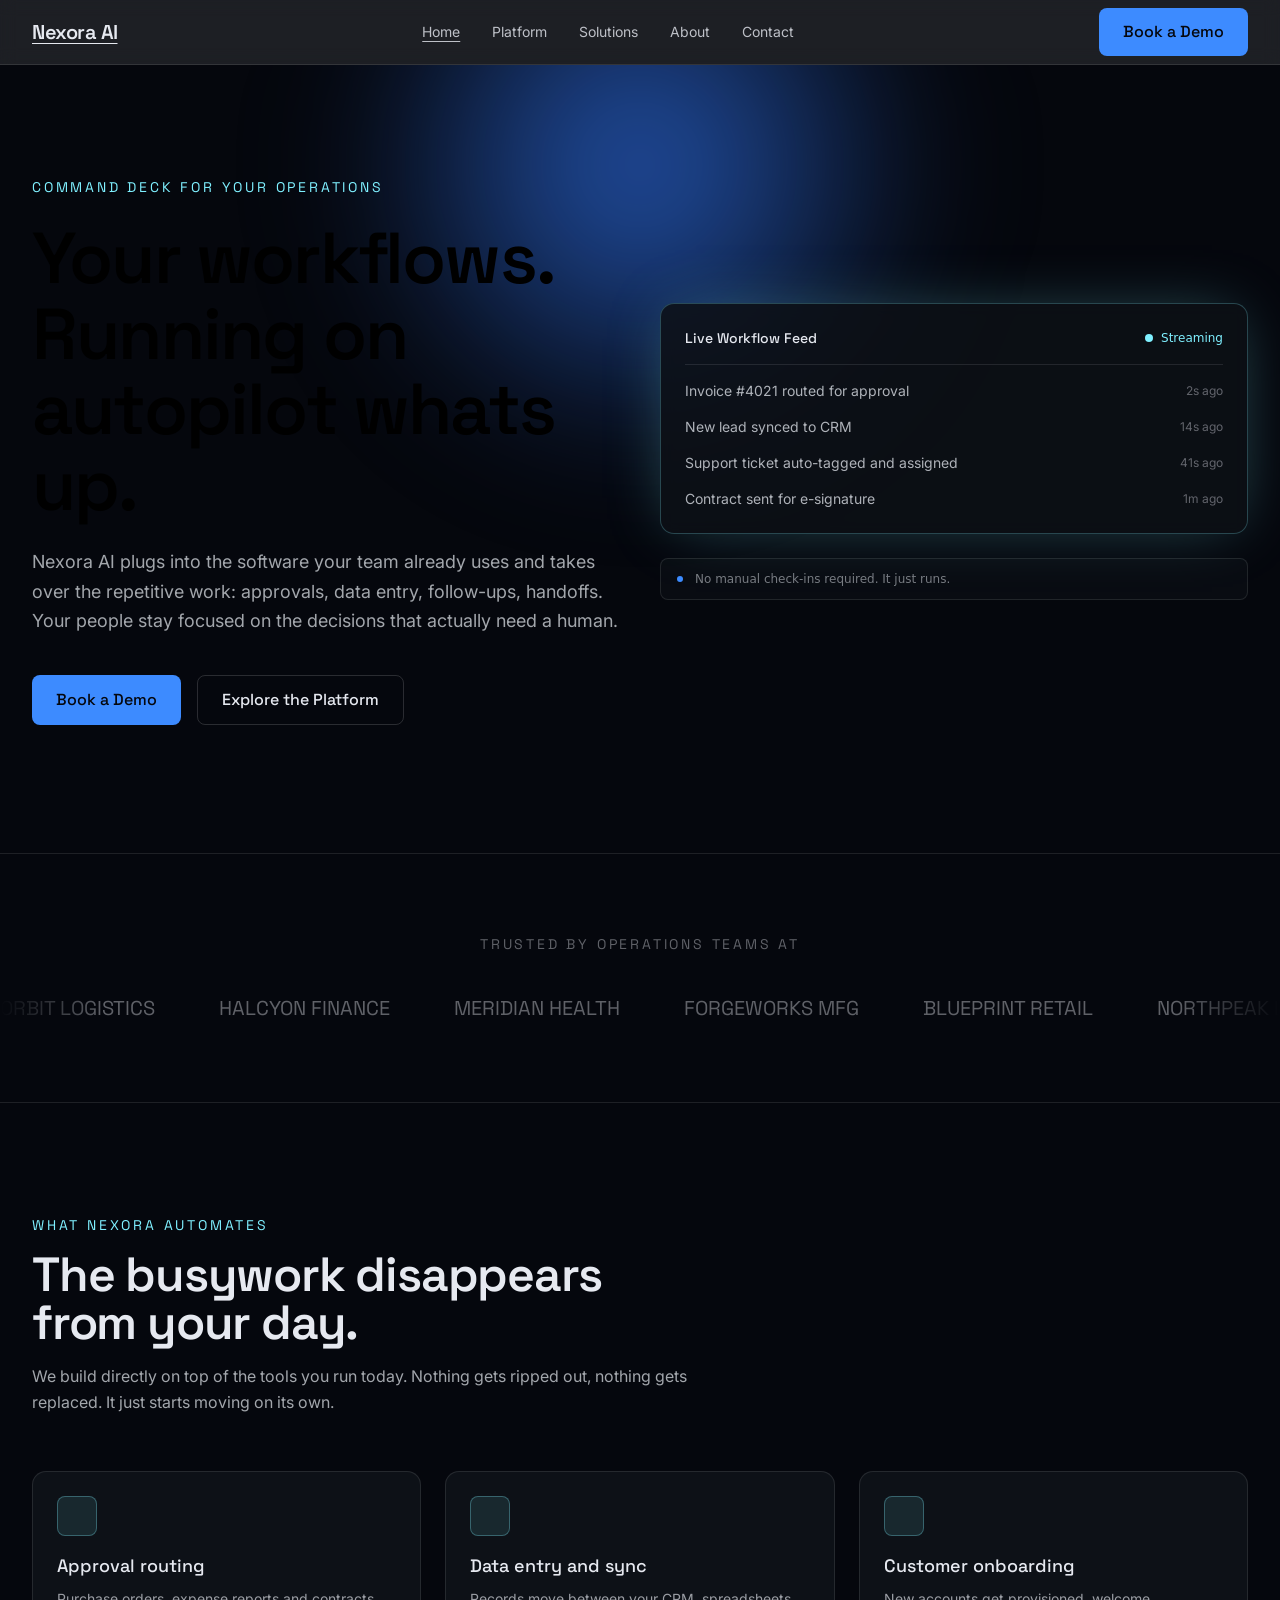
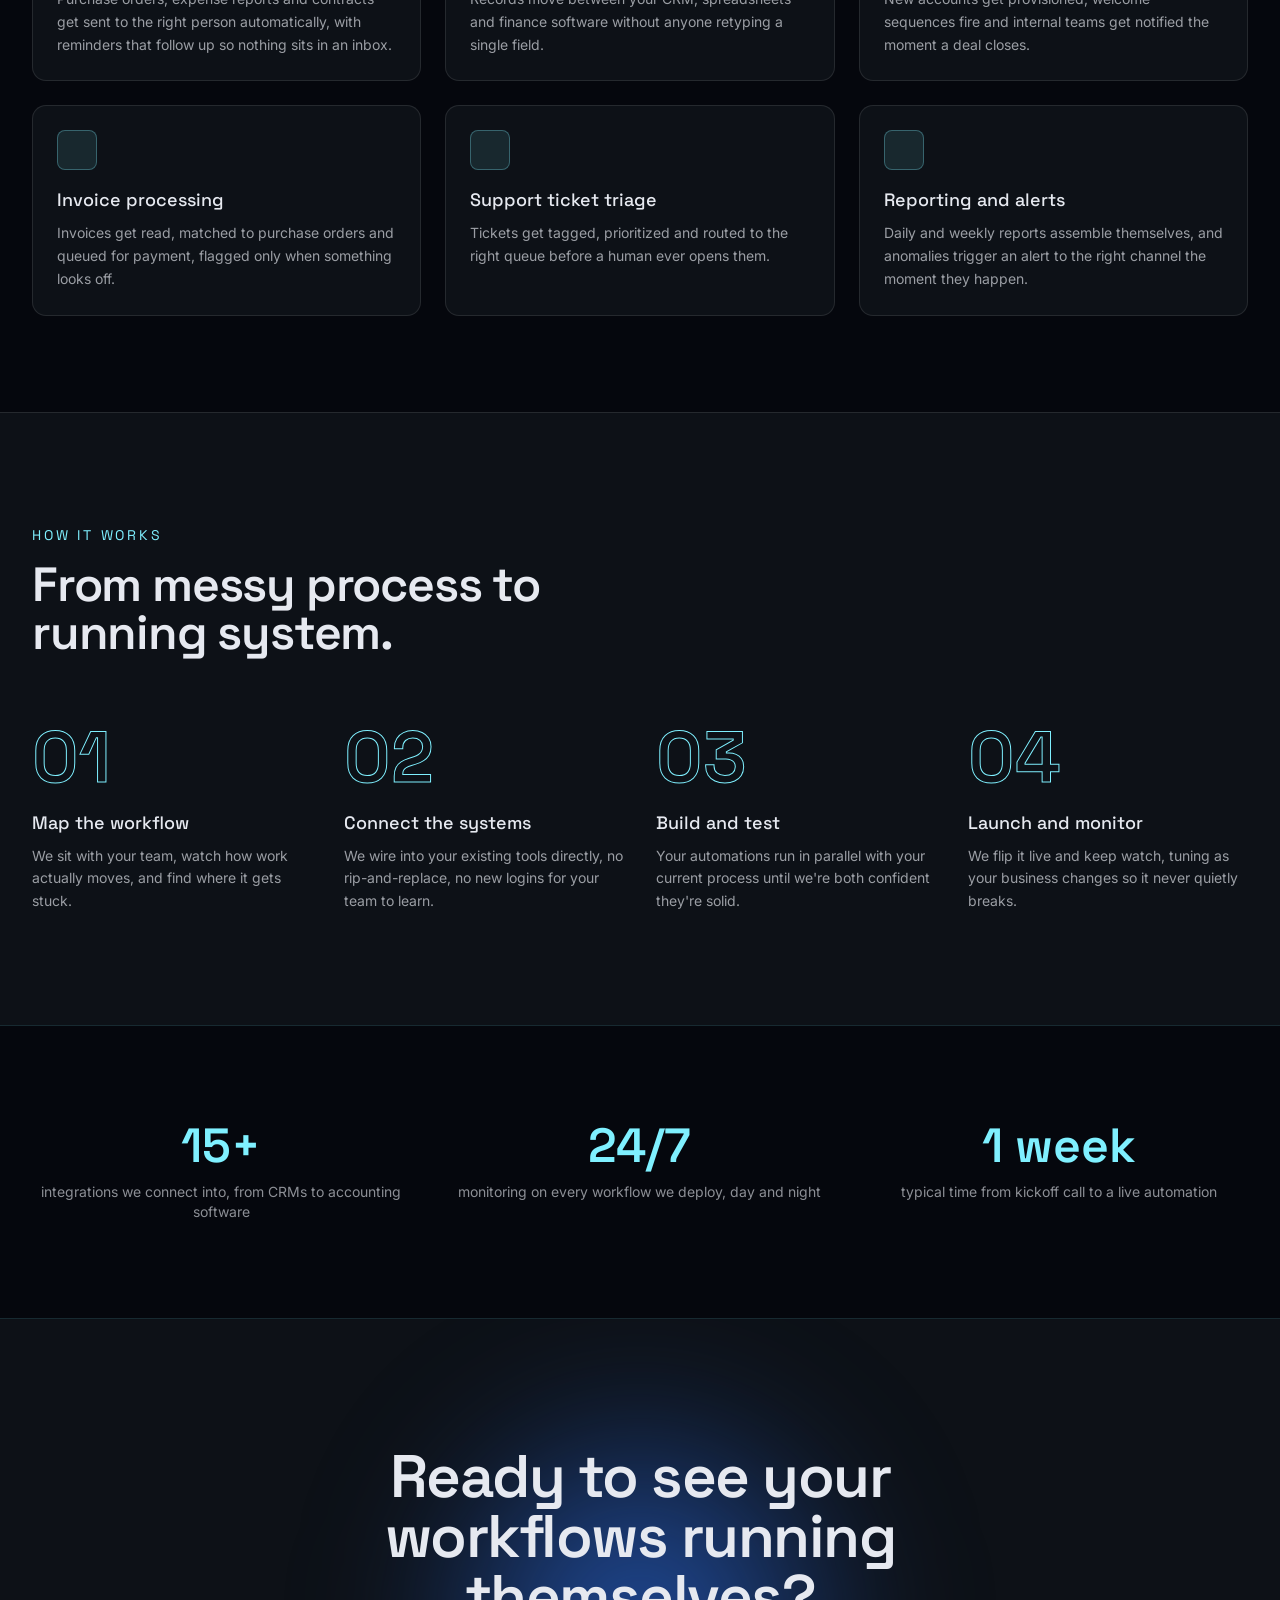
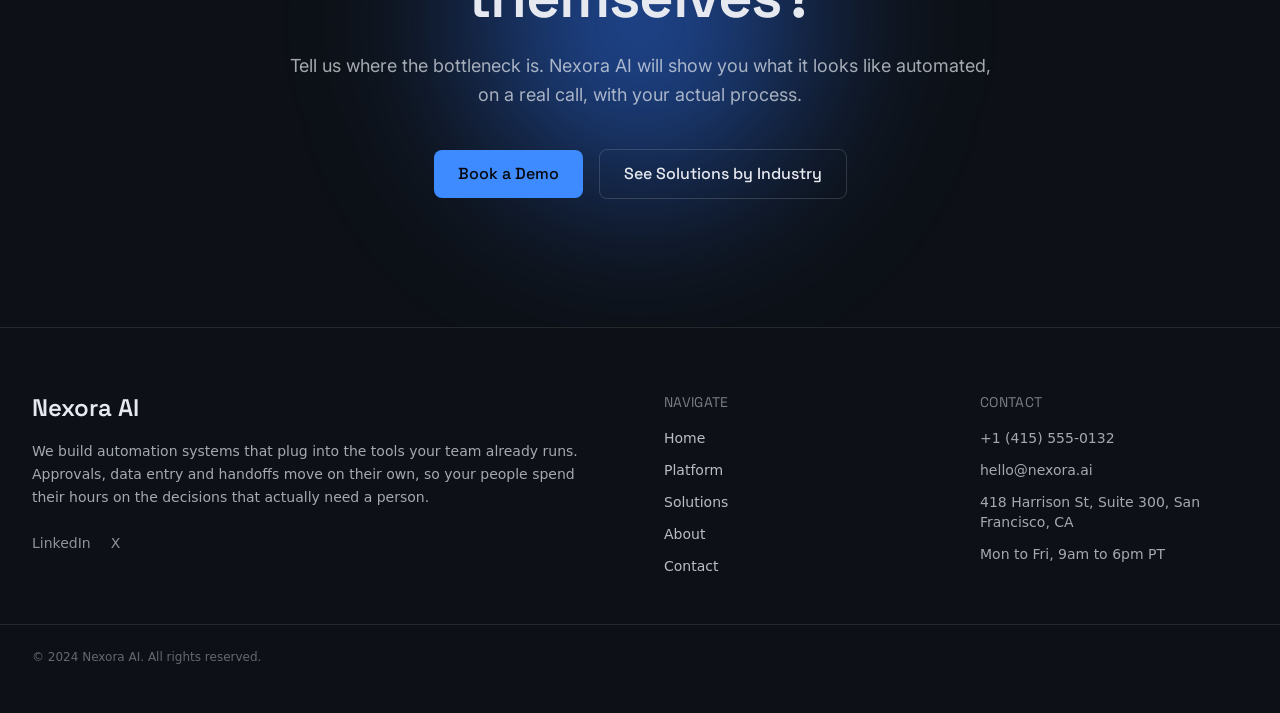
==== commit 0ab589f9: "Update copy on / via Tibly" ====
--- a/index.html
+++ b/index.html
@@ -90,7 +90,7 @@
       <p class="font-display text-sm uppercase tracking-[0.2em] text-accent-300">Command deck for your operations</p>
       <h1 class="mt-6 font-display text-4xl font-semibold leading-[1.05] tracking-tight text-ink sm:text-6xl md:text-7xl">
         <h1 class="mt-6 font-display text-4xl font-semibold leading-[1.05] tracking-tight text-red-500 sm:text-6xl md:text-7xl">
-        Your workflows.<br class="hidden sm:block"> Running on autopilot whats up.
+        <span class="text-black">Your workflows.<br class="hidden sm:block"> Running on autopilot whats up.</span>
       </h1>
       </h1>
       <p class="mt-6 max-w-prose font-body text-base leading-relaxed text-ink/70 sm:text-lg">
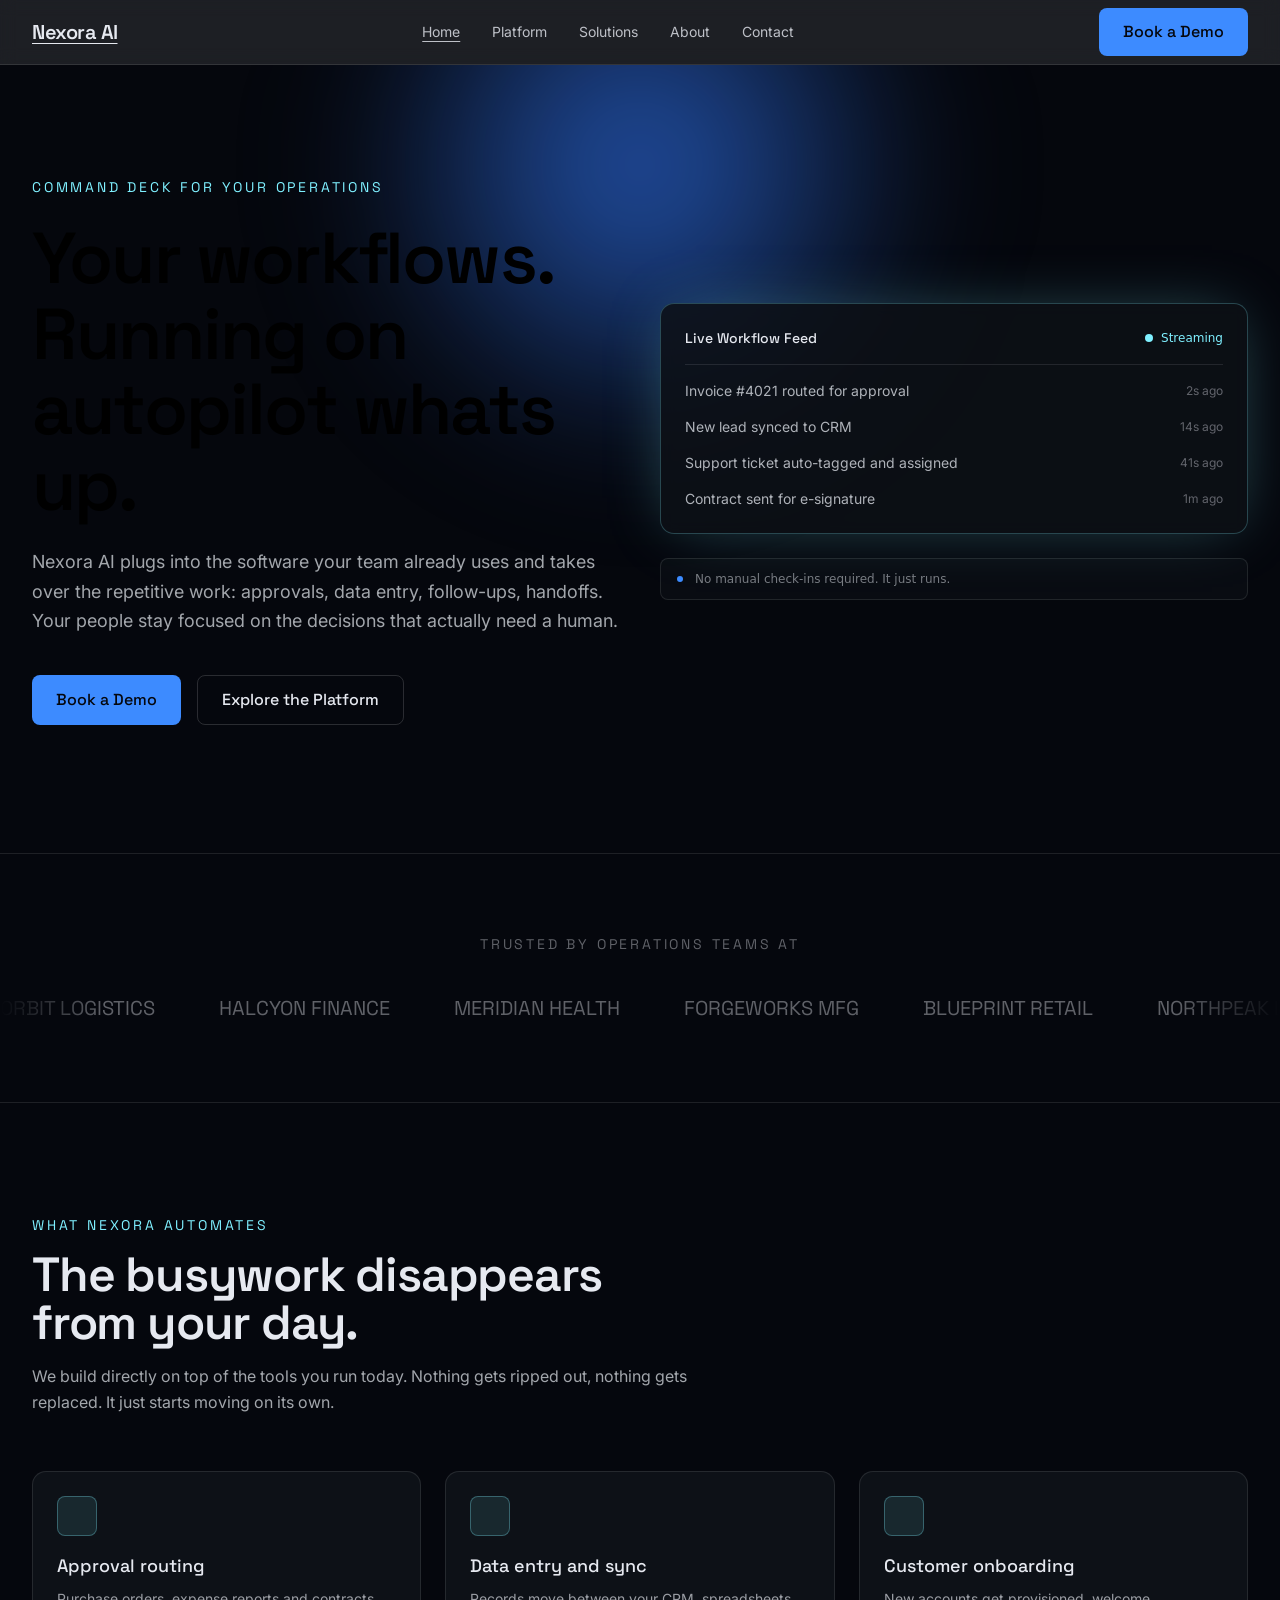
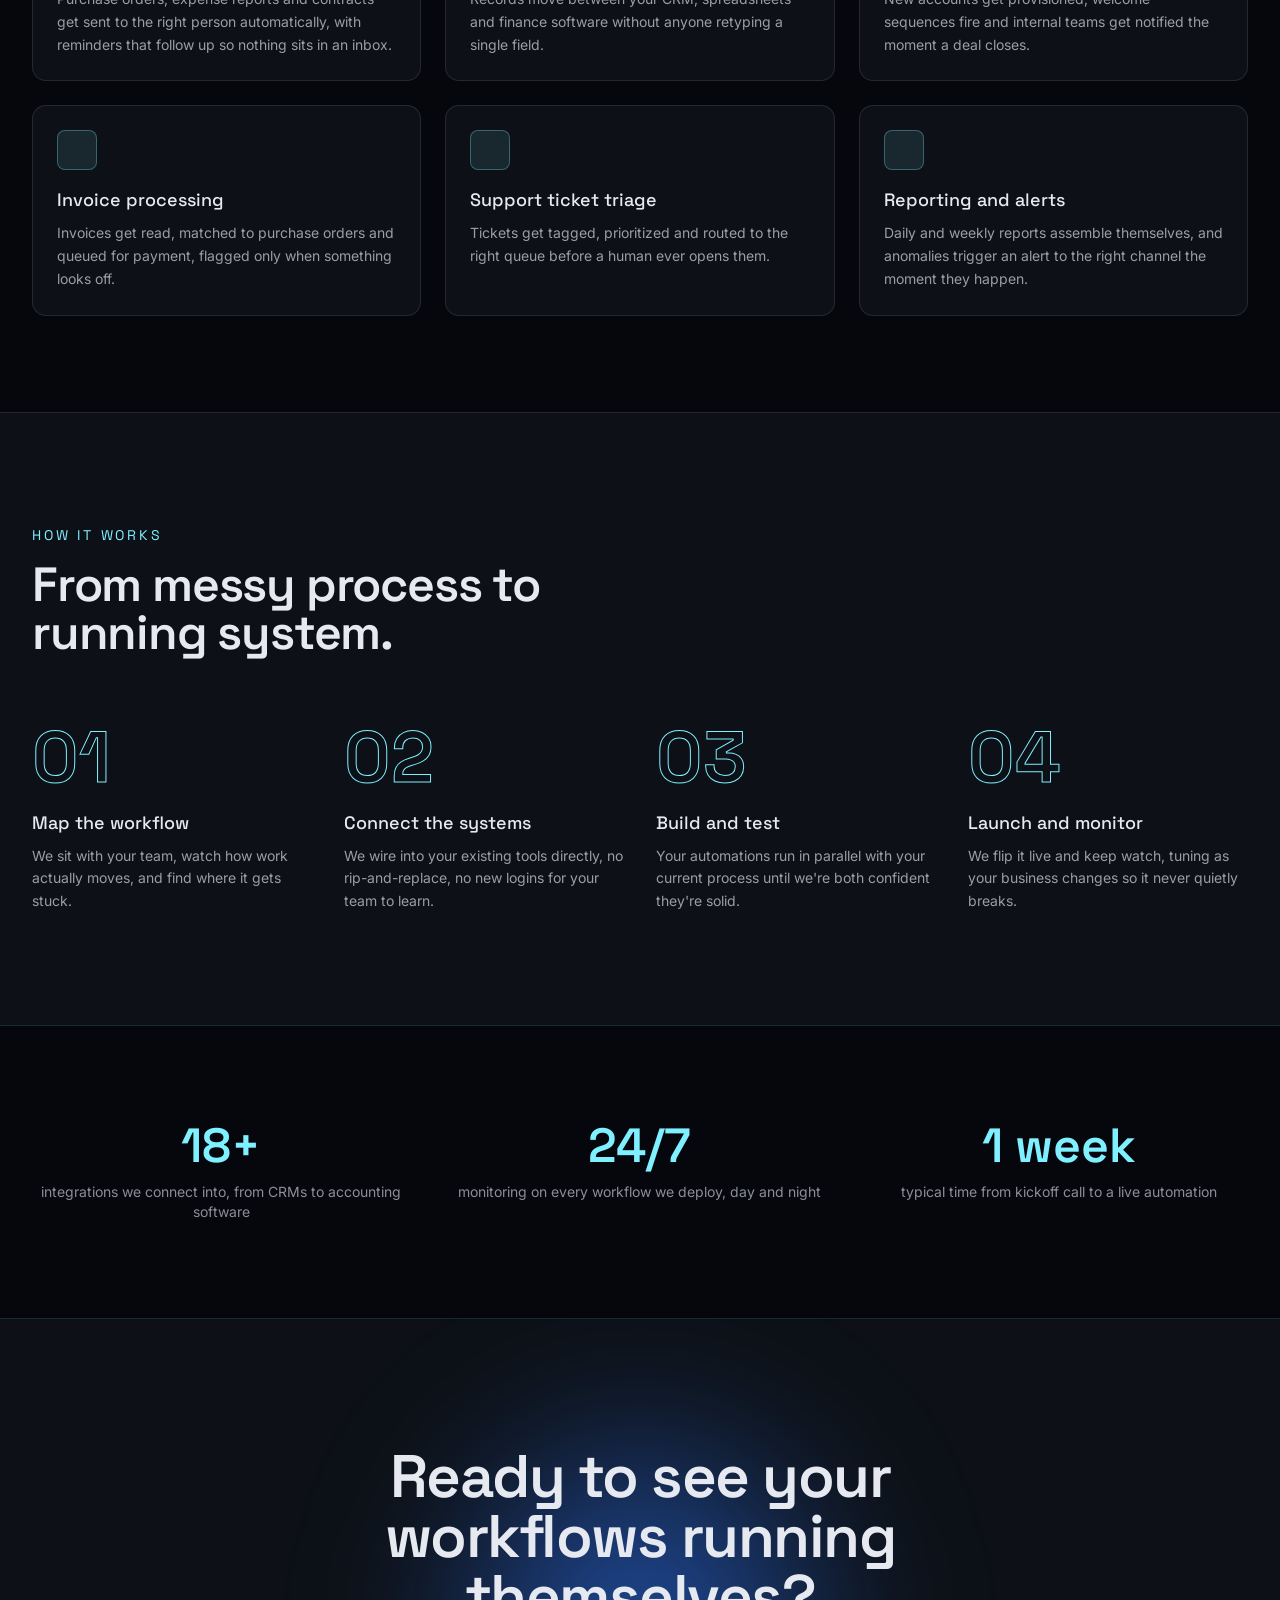
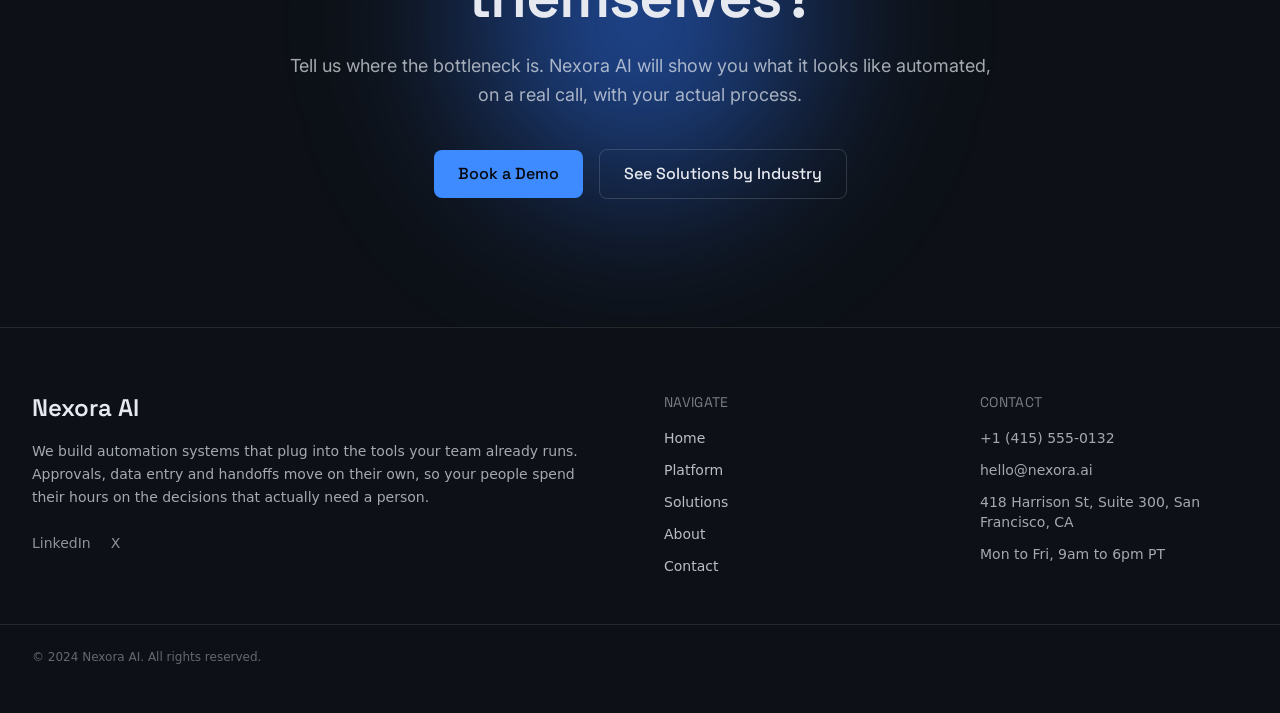
==== commit 90f05454: "Update copy on / via Tibly" ====
--- a/index.html
+++ b/index.html
@@ -90,7 +90,7 @@
       <p class="font-display text-sm uppercase tracking-[0.2em] text-accent-300">Command deck for your operations</p>
       <h1 class="mt-6 font-display text-4xl font-semibold leading-[1.05] tracking-tight text-ink sm:text-6xl md:text-7xl">
         <h1 class="mt-6 font-display text-4xl font-semibold leading-[1.05] tracking-tight text-red-500 sm:text-6xl md:text-7xl">
-        <span class="text-black">Your workflows.<br class="hidden sm:block"> Running on autopilot whats up.</span>
+        <span class="text-black"><span class="text-black">Your workflows.<br class="hidden sm:block"> Running on autopilot whats up.</span></span>
       </h1>
       </h1>
       <p class="mt-6 max-w-prose font-body text-base leading-relaxed text-ink/70 sm:text-lg">
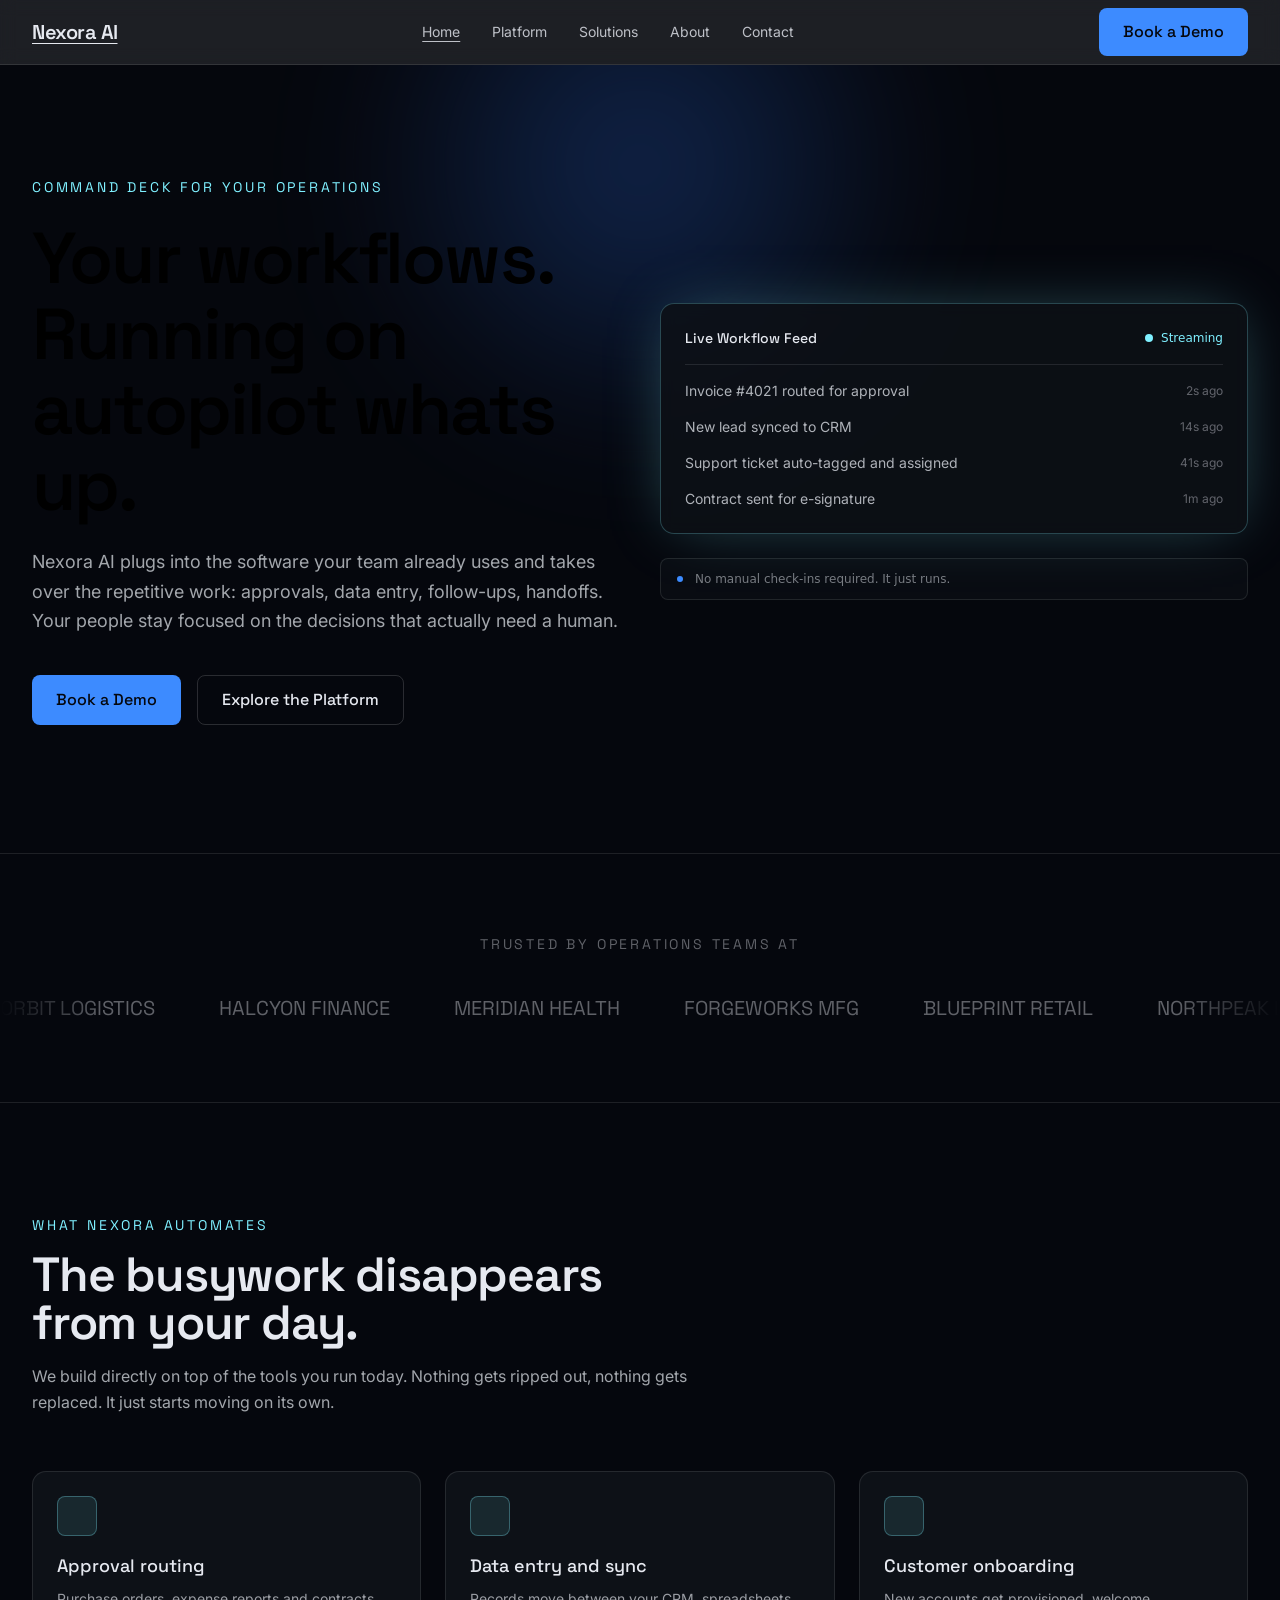
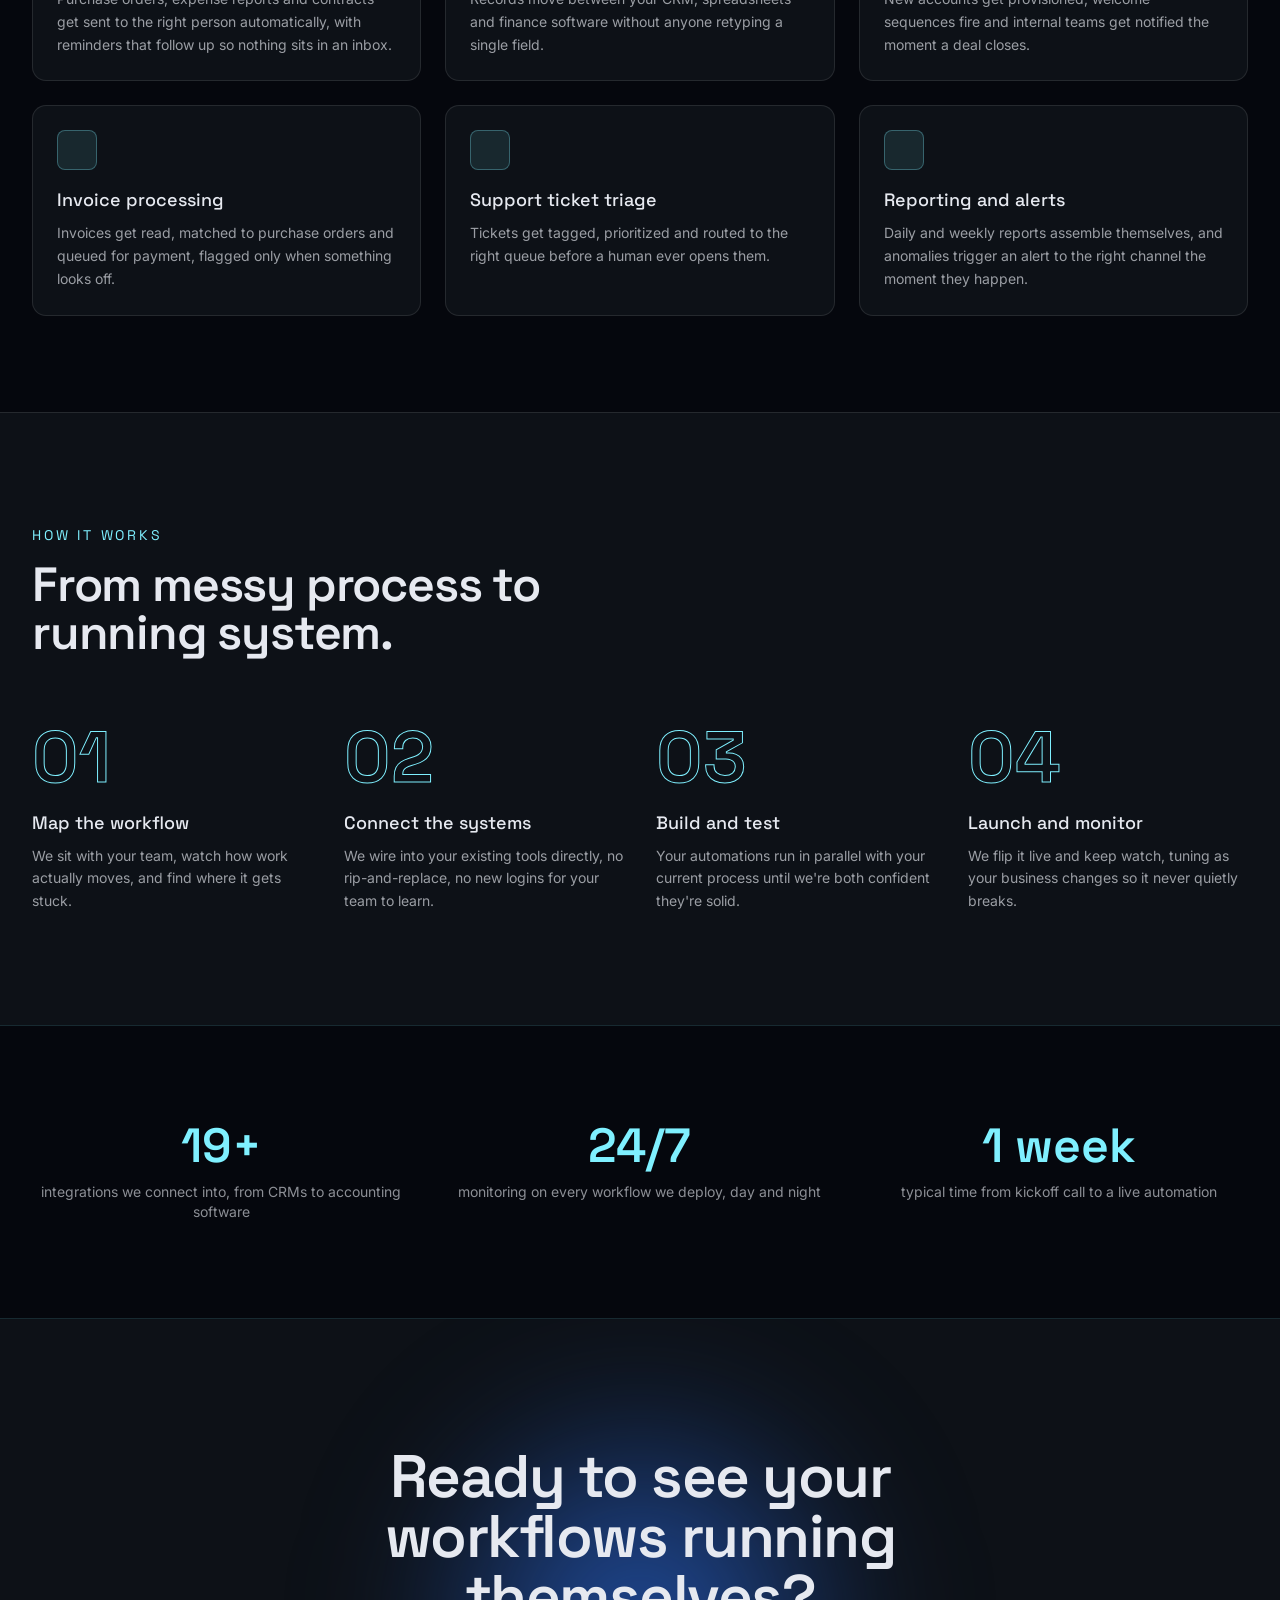
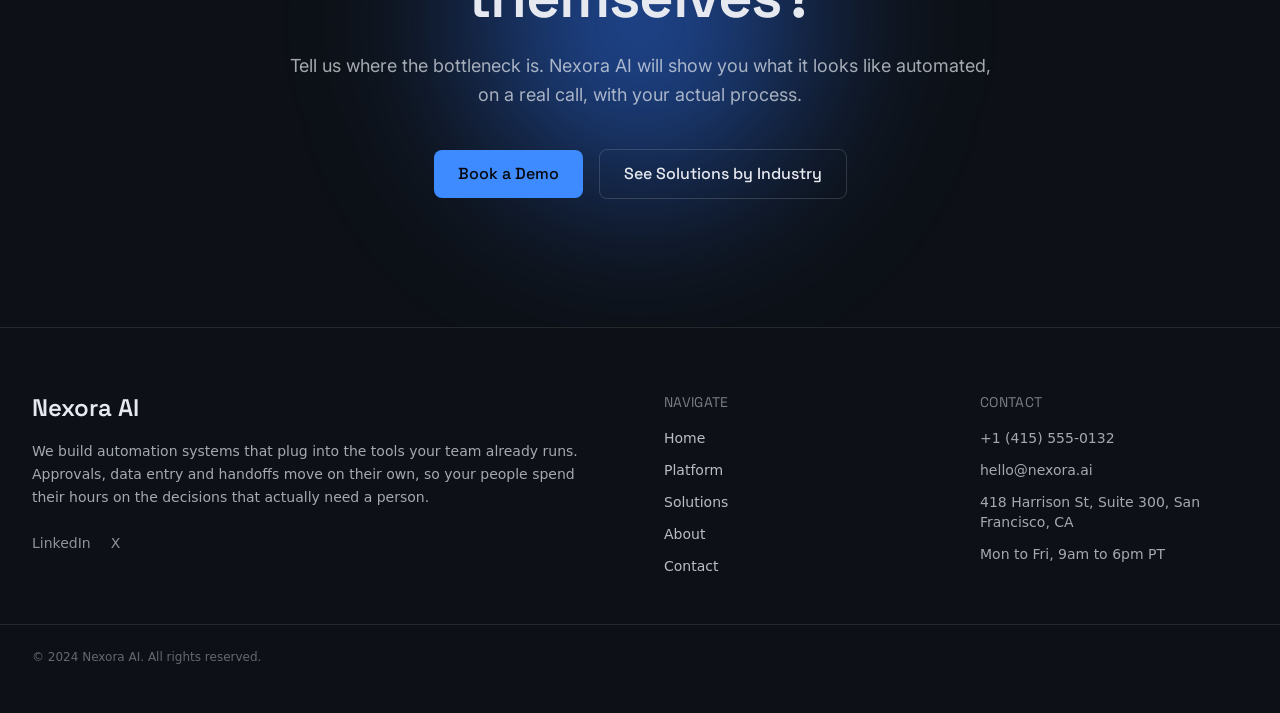
==== commit 8e9f0209: "Update copy on / via Tibly" ====
--- a/index.html
+++ b/index.html
@@ -90,7 +90,7 @@
       <p class="font-display text-sm uppercase tracking-[0.2em] text-accent-300">Command deck for your operations</p>
       <h1 class="mt-6 font-display text-4xl font-semibold leading-[1.05] tracking-tight text-ink sm:text-6xl md:text-7xl">
         <h1 class="mt-6 font-display text-4xl font-semibold leading-[1.05] tracking-tight text-red-500 sm:text-6xl md:text-7xl">
-        <span class="text-black"><span class="text-black">Your workflows.<br class="hidden sm:block"> Running on autopilot whats up.</span></span>
+        <span class="text-black"><span class="text-black"><span class="text-white">Your workflows.<br class="hidden sm:block"> Running on autopilot whats up.</span></span></span>
       </h1>
       </h1>
       <p class="mt-6 max-w-prose font-body text-base leading-relaxed text-ink/70 sm:text-lg">
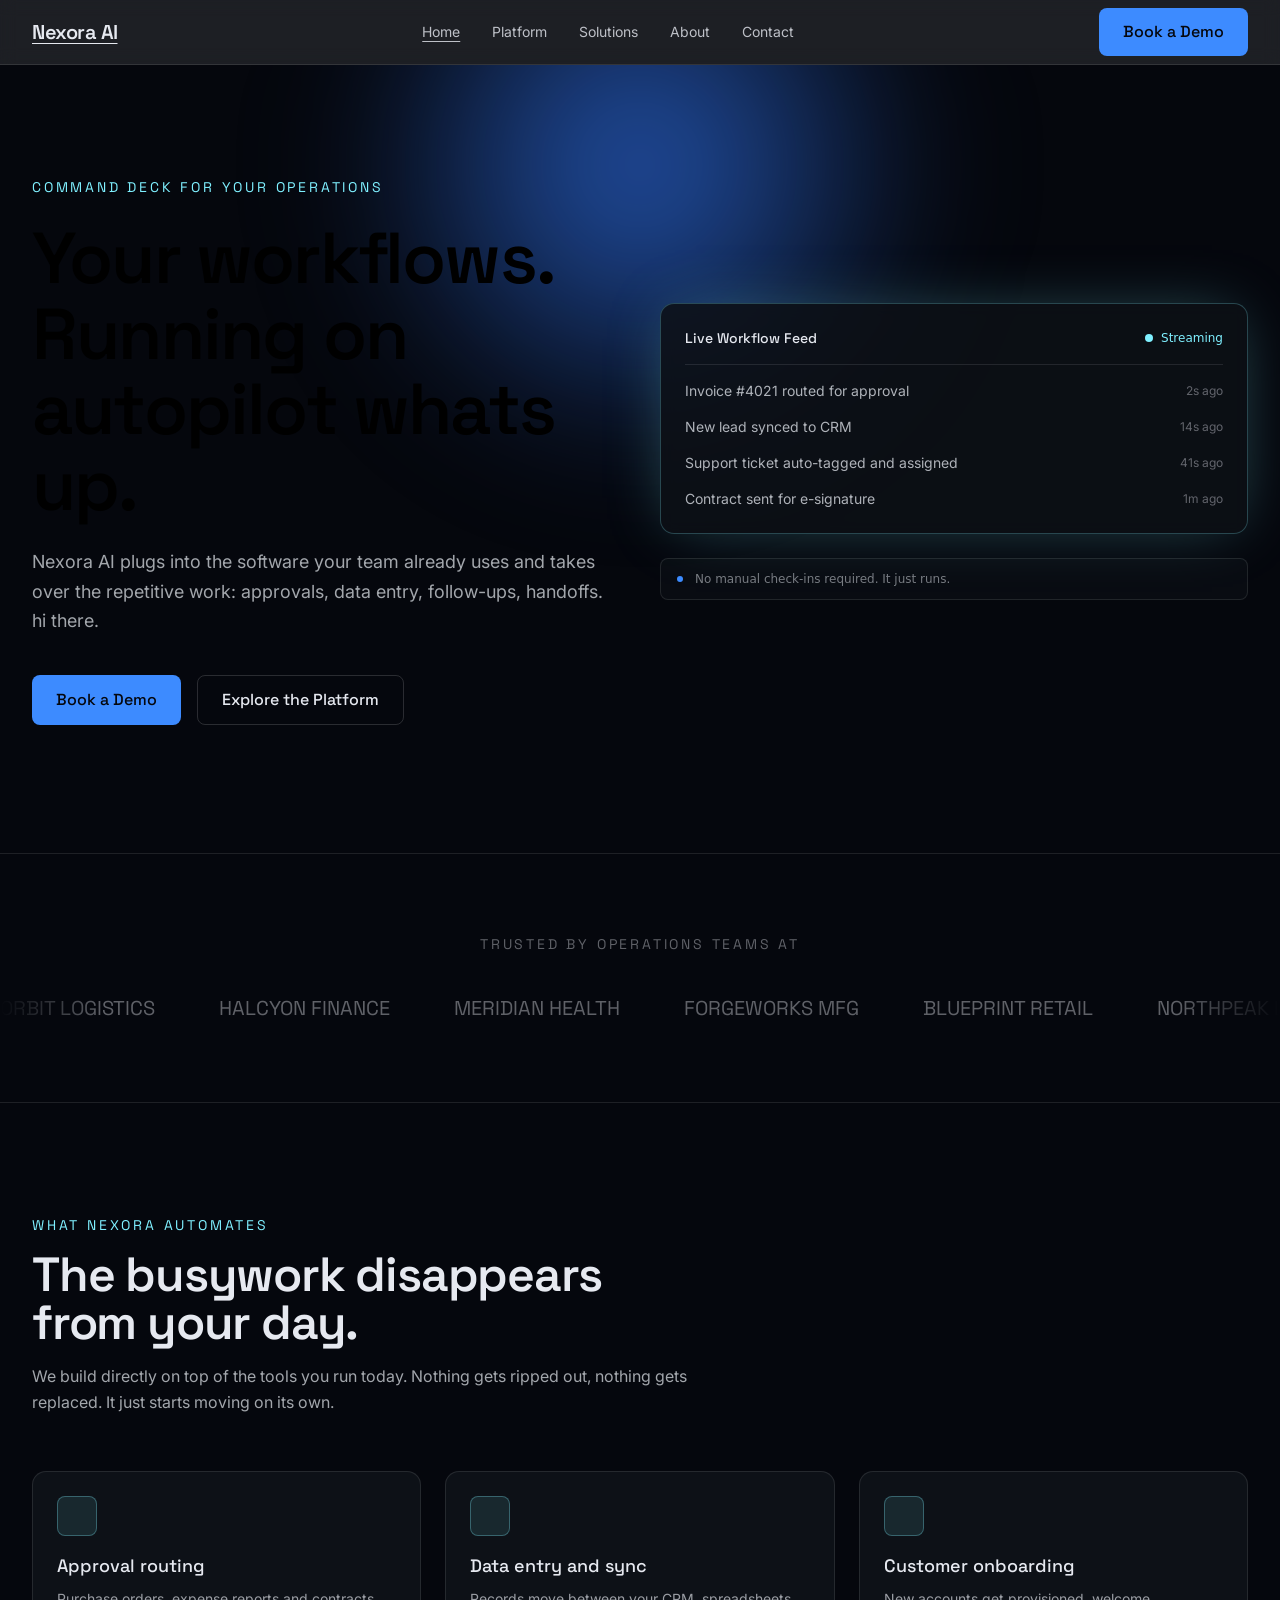
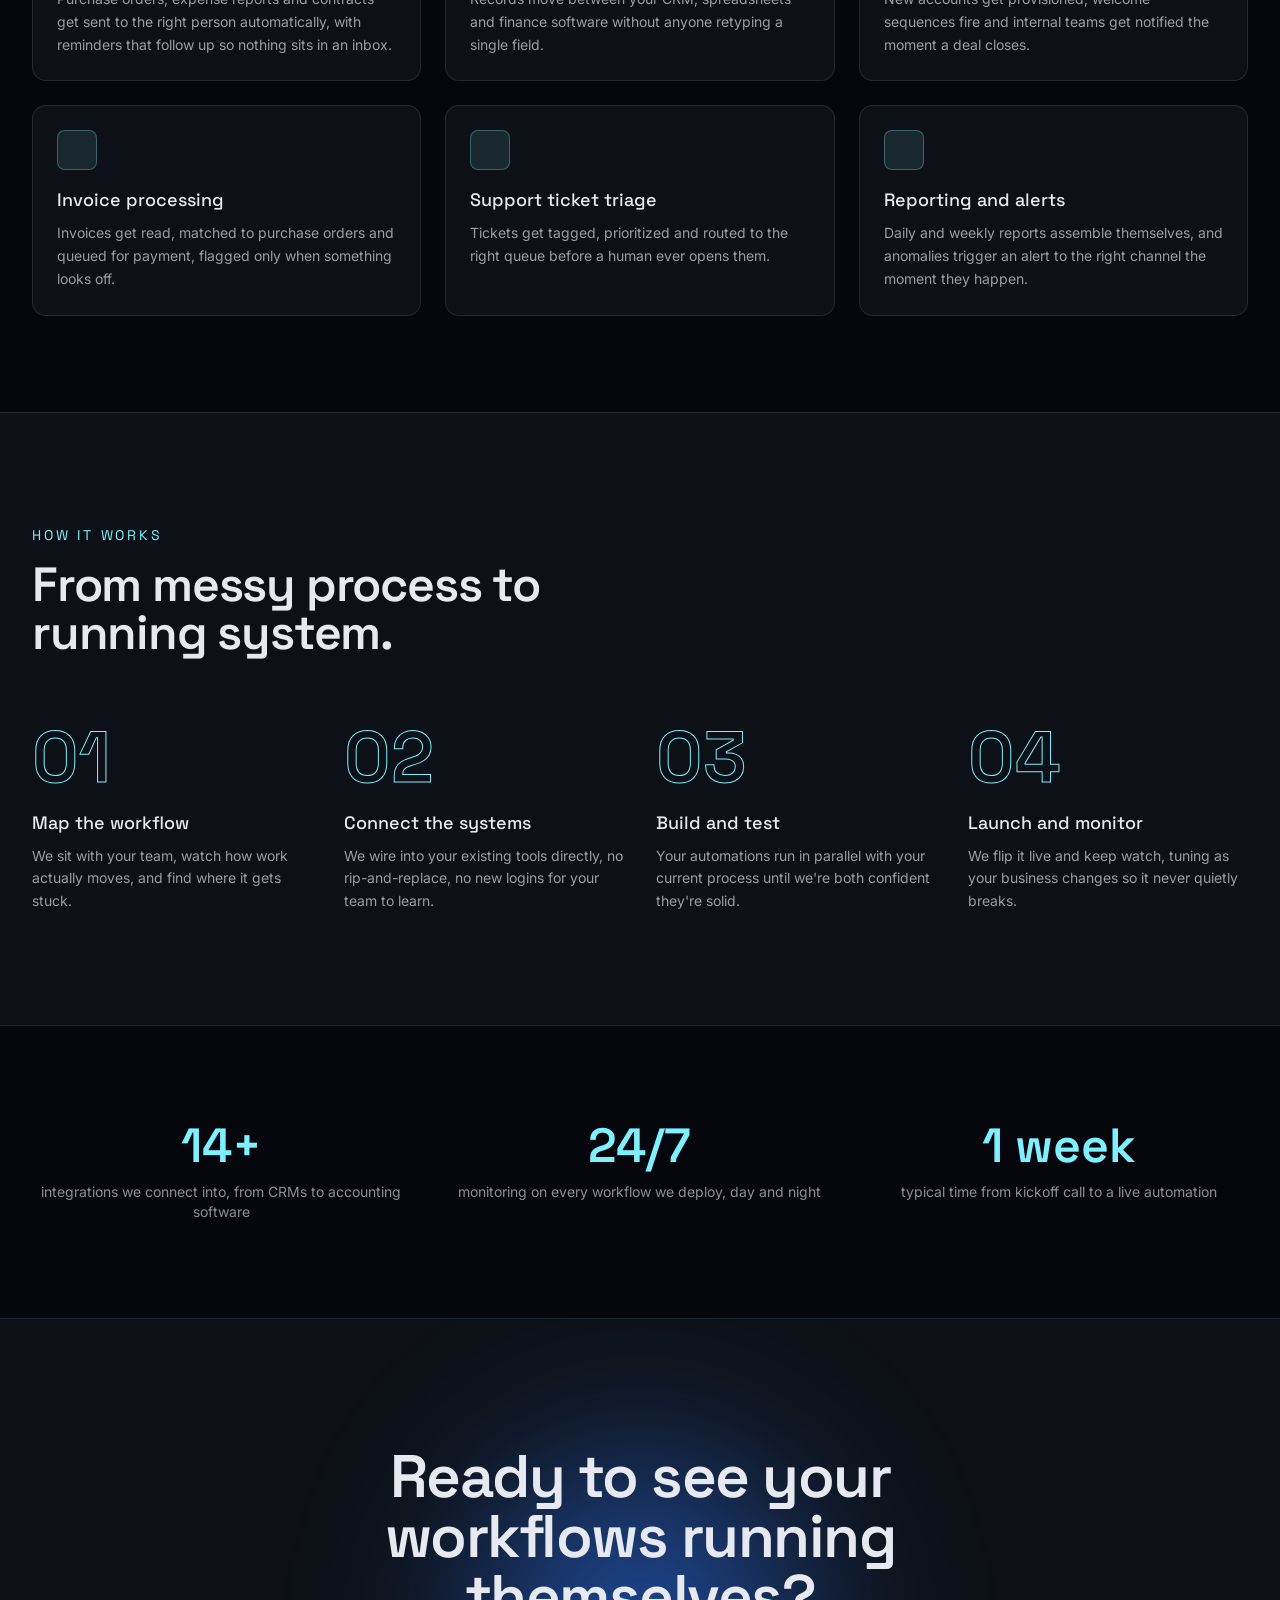
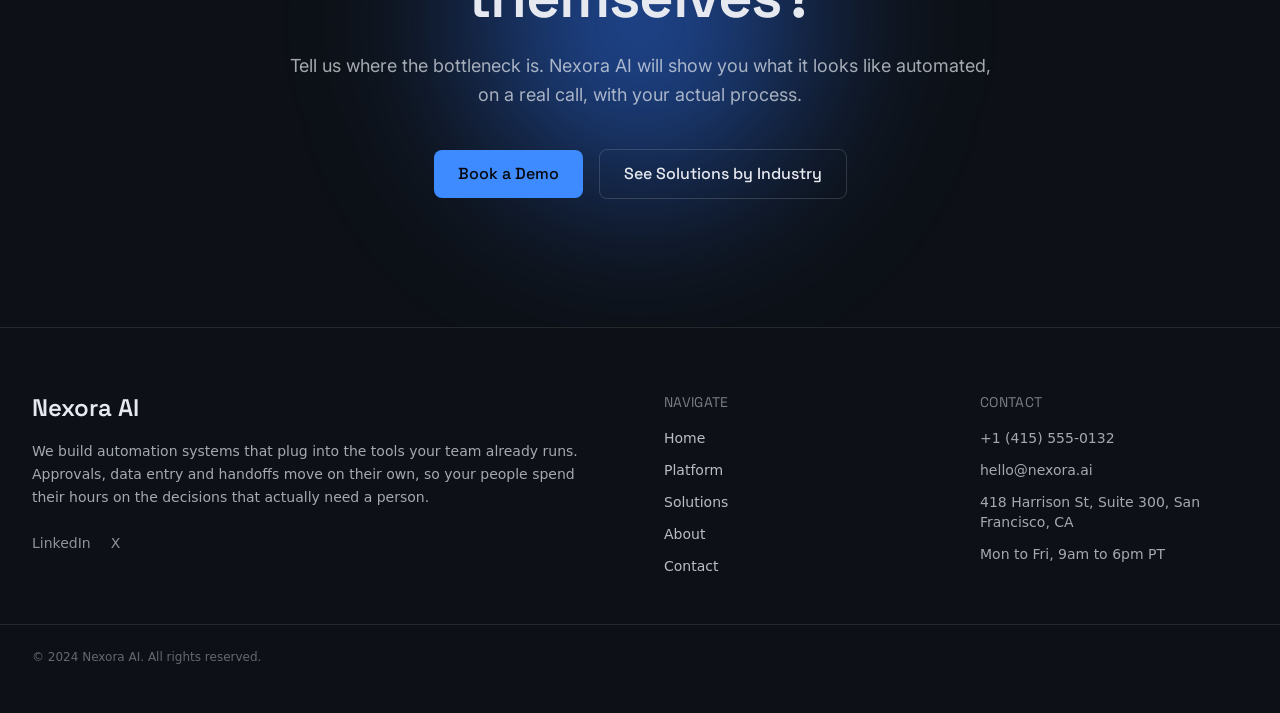
==== commit da80c828: "Update copy on / via Tibly" ====
--- a/index.html
+++ b/index.html
@@ -94,7 +94,7 @@
       </h1>
       </h1>
       <p class="mt-6 max-w-prose font-body text-base leading-relaxed text-ink/70 sm:text-lg">
-        <span data-tibly-field="business-name">Nexora AI</span> plugs into the software your team already uses and takes over the repetitive work: approvals, data entry, follow-ups, handoffs. Your people stay focused on the decisions that actually need a human.
+        <span data-tibly-field="business-name">Nexora AI</span> plugs into the software your team already uses and takes over the repetitive work: approvals, data entry, follow-ups, handoffs. hi there.
       </p>
       <div class="mt-10 flex flex-col gap-4 sm:flex-row">
         <a href="/contact" class="btn">Book a Demo</a>
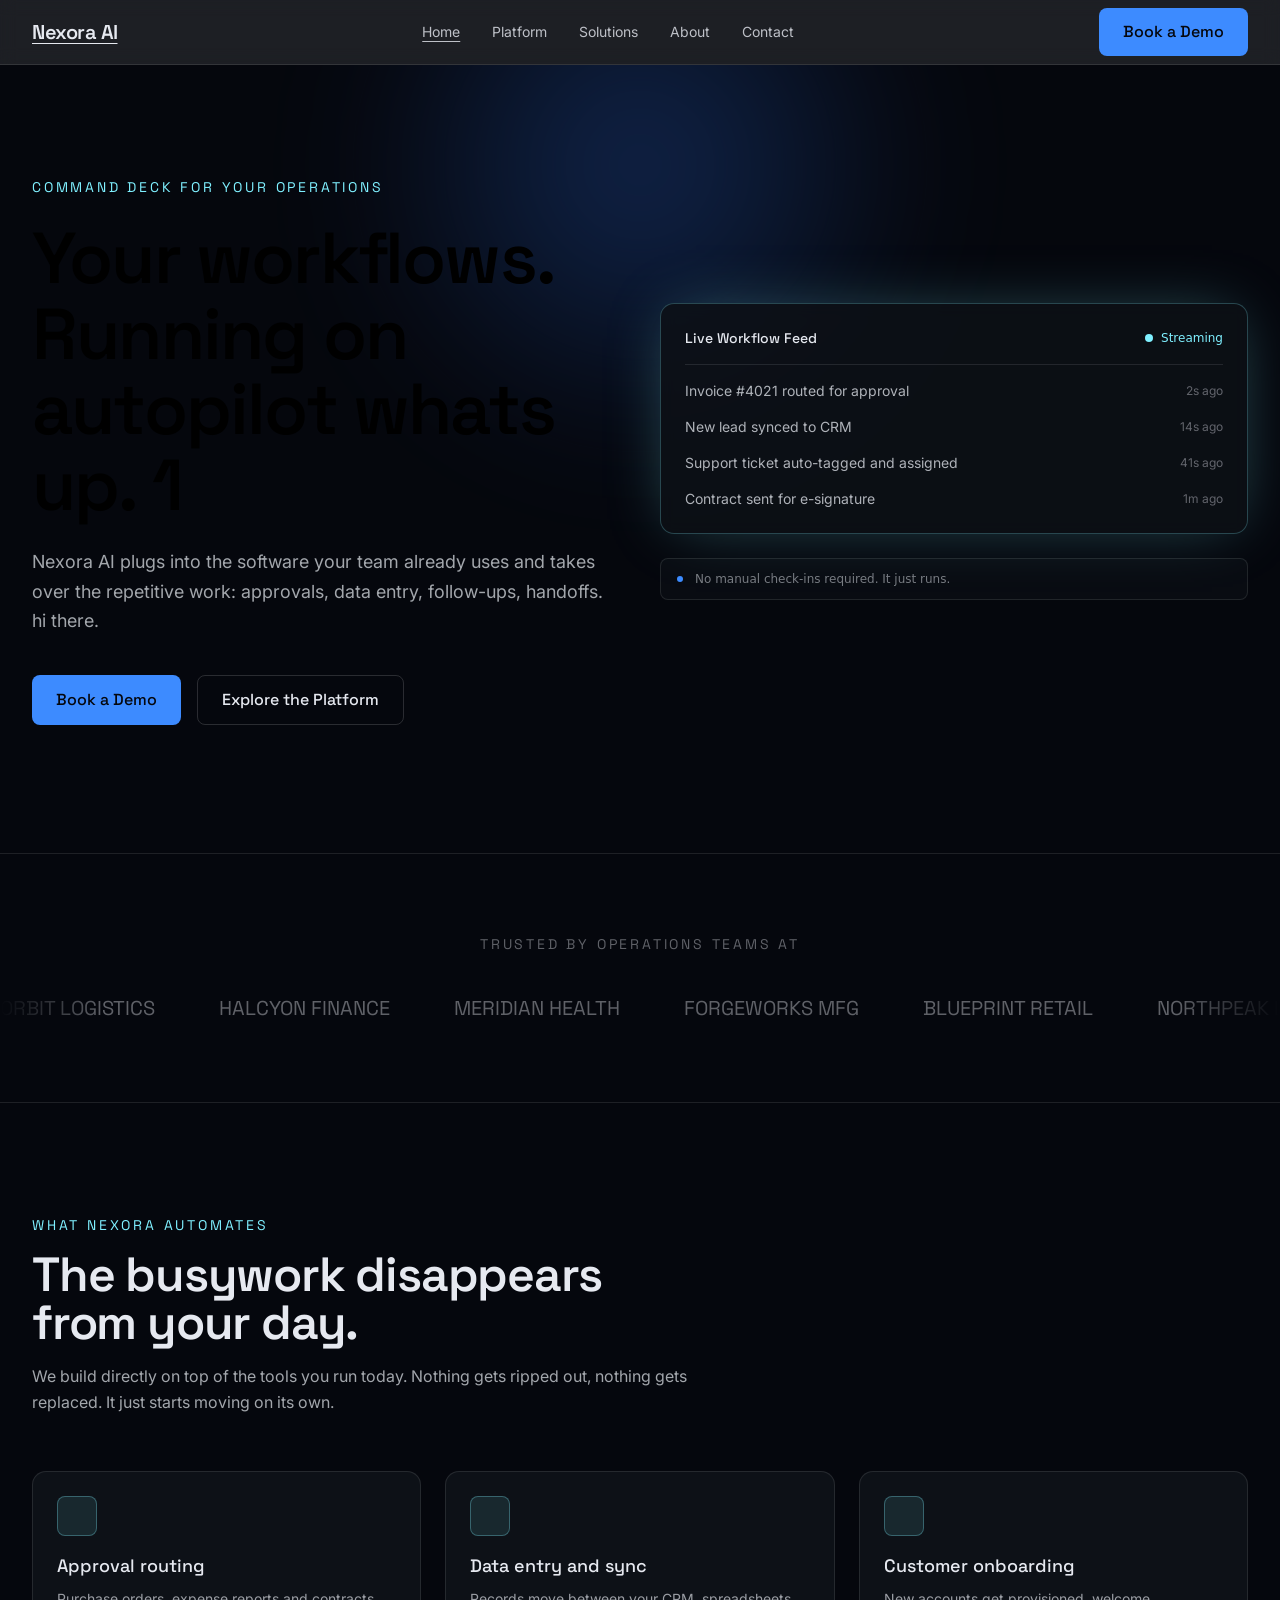
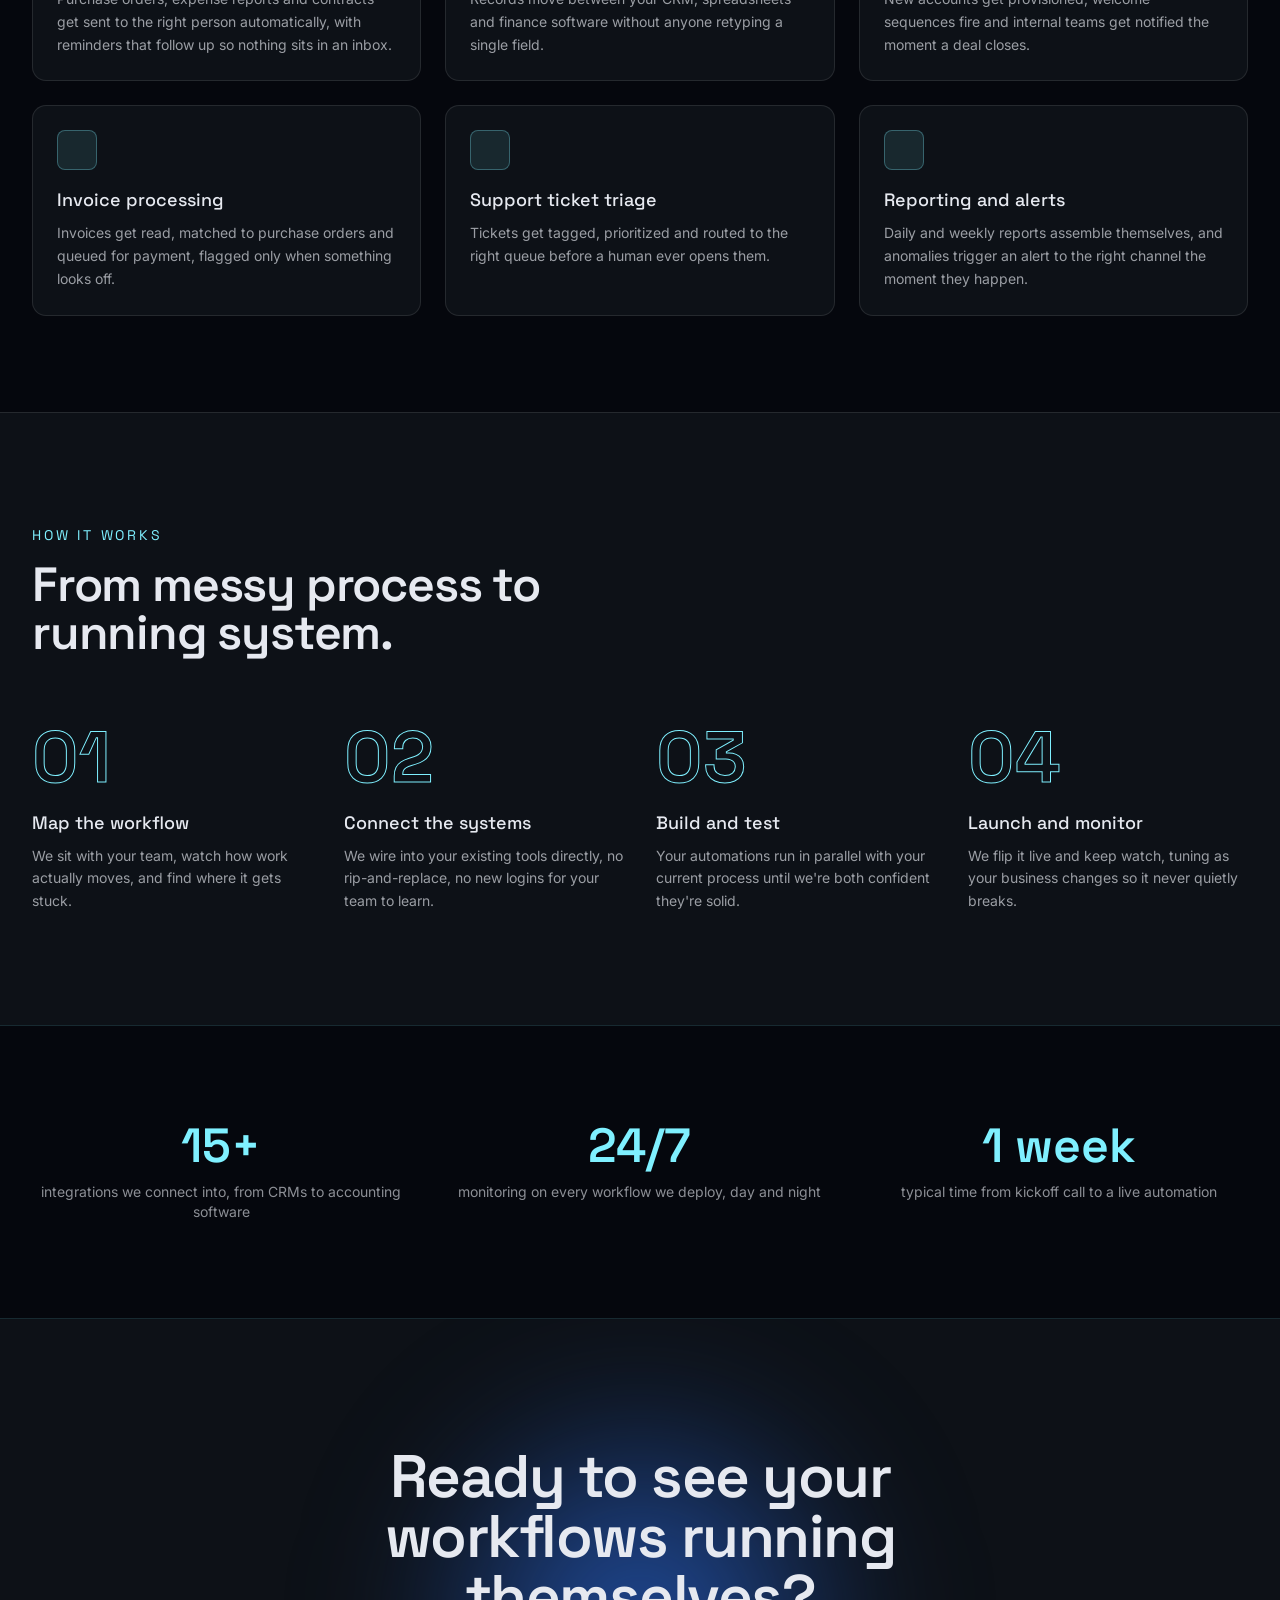
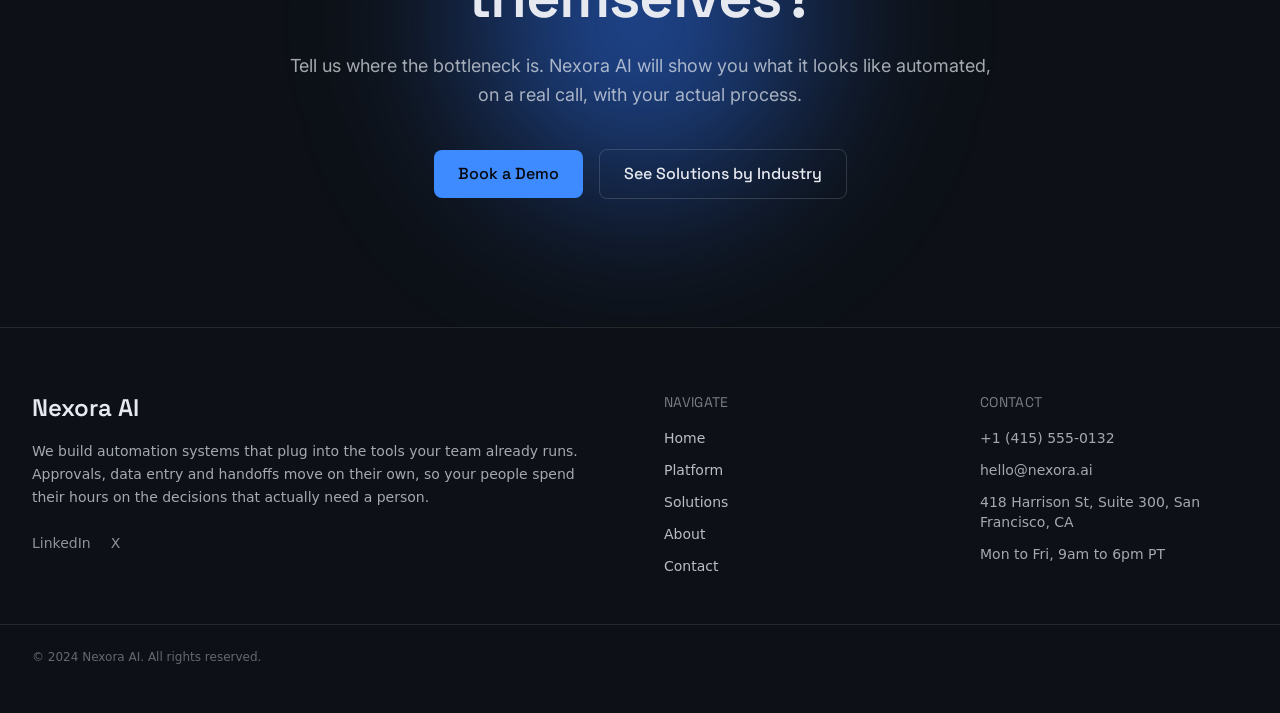
==== commit 4069b04a: "Update copy on / via Tibly" ====
--- a/index.html
+++ b/index.html
@@ -90,7 +90,7 @@
       <p class="font-display text-sm uppercase tracking-[0.2em] text-accent-300">Command deck for your operations</p>
       <h1 class="mt-6 font-display text-4xl font-semibold leading-[1.05] tracking-tight text-ink sm:text-6xl md:text-7xl">
         <h1 class="mt-6 font-display text-4xl font-semibold leading-[1.05] tracking-tight text-red-500 sm:text-6xl md:text-7xl">
-        <span class="text-black"><span class="text-black"><span class="text-white">Your workflows.<br class="hidden sm:block"> Running on autopilot whats up.</span></span></span>
+        <span class="text-black"><span class="text-black"><span class="text-white">Your workflows.<br class="hidden sm:block"> Running on autopilot whats up. 1</span></span></span>
       </h1>
       </h1>
       <p class="mt-6 max-w-prose font-body text-base leading-relaxed text-ink/70 sm:text-lg">
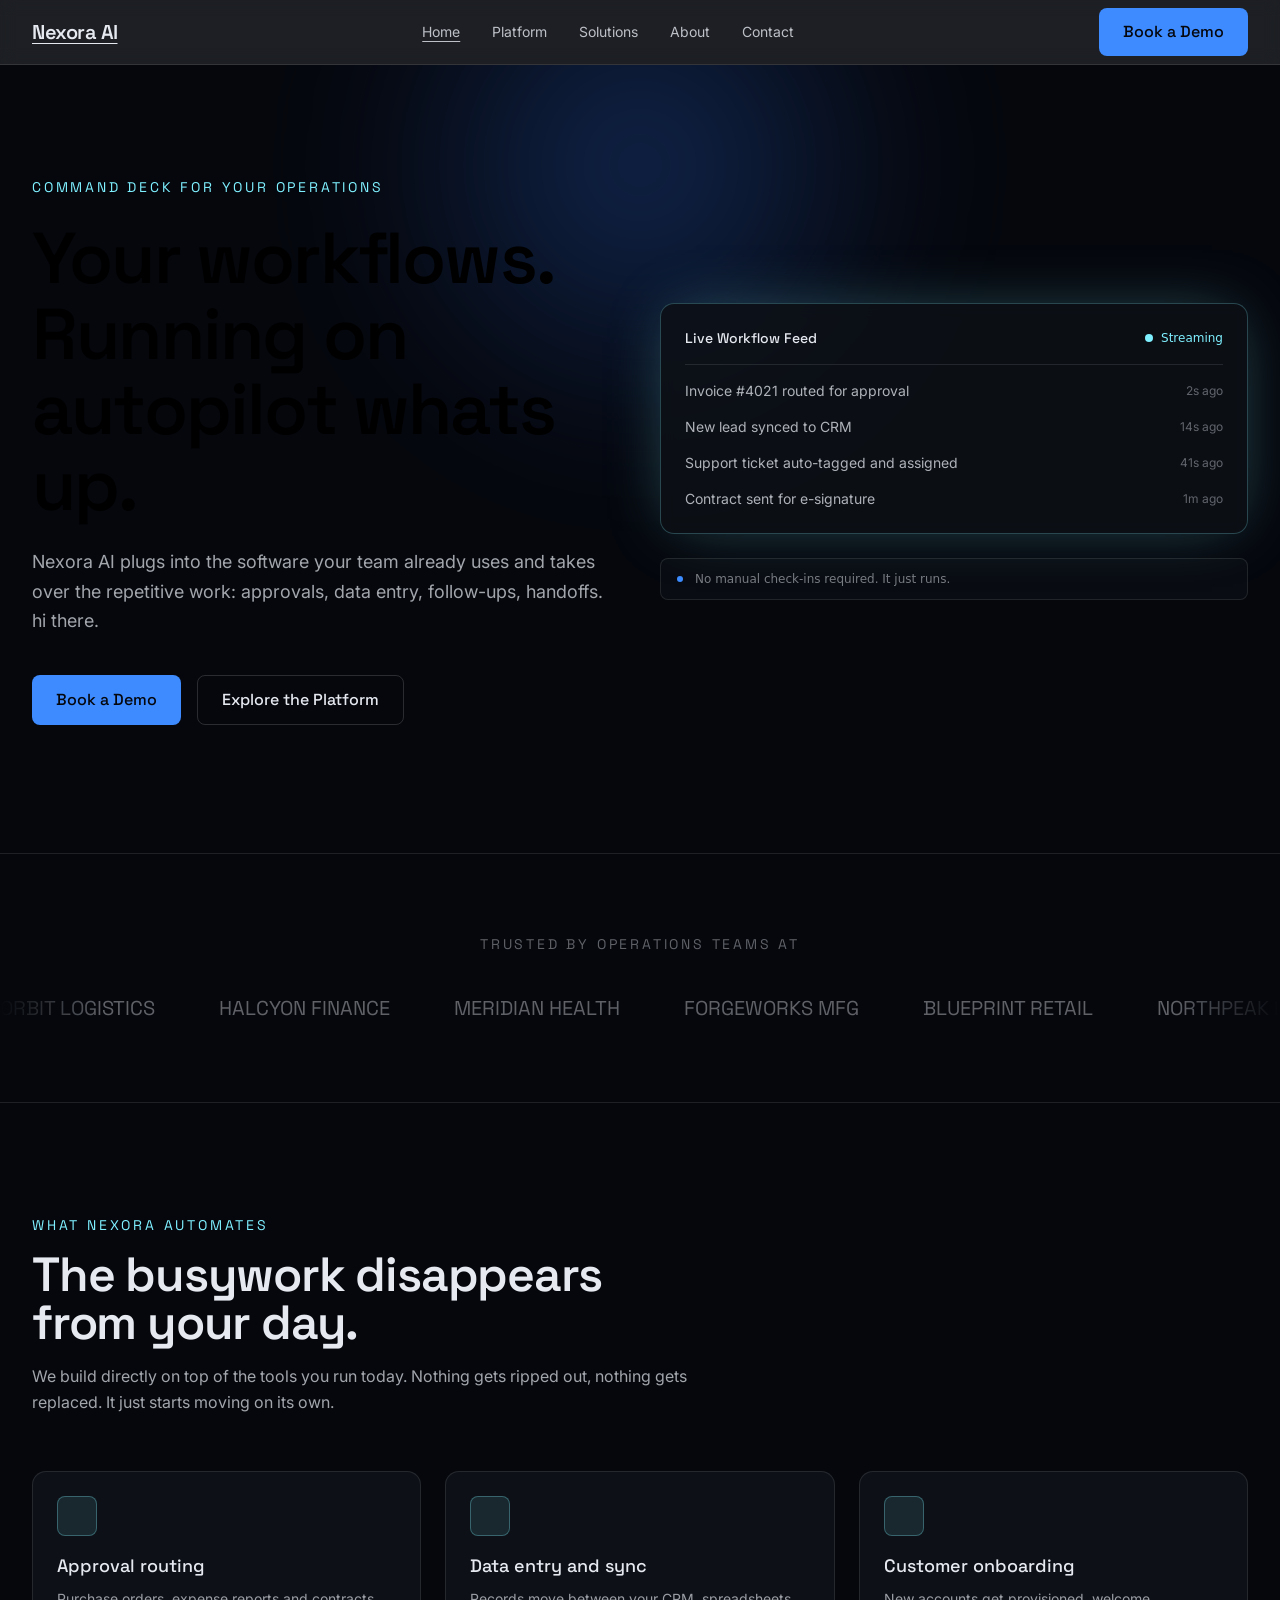
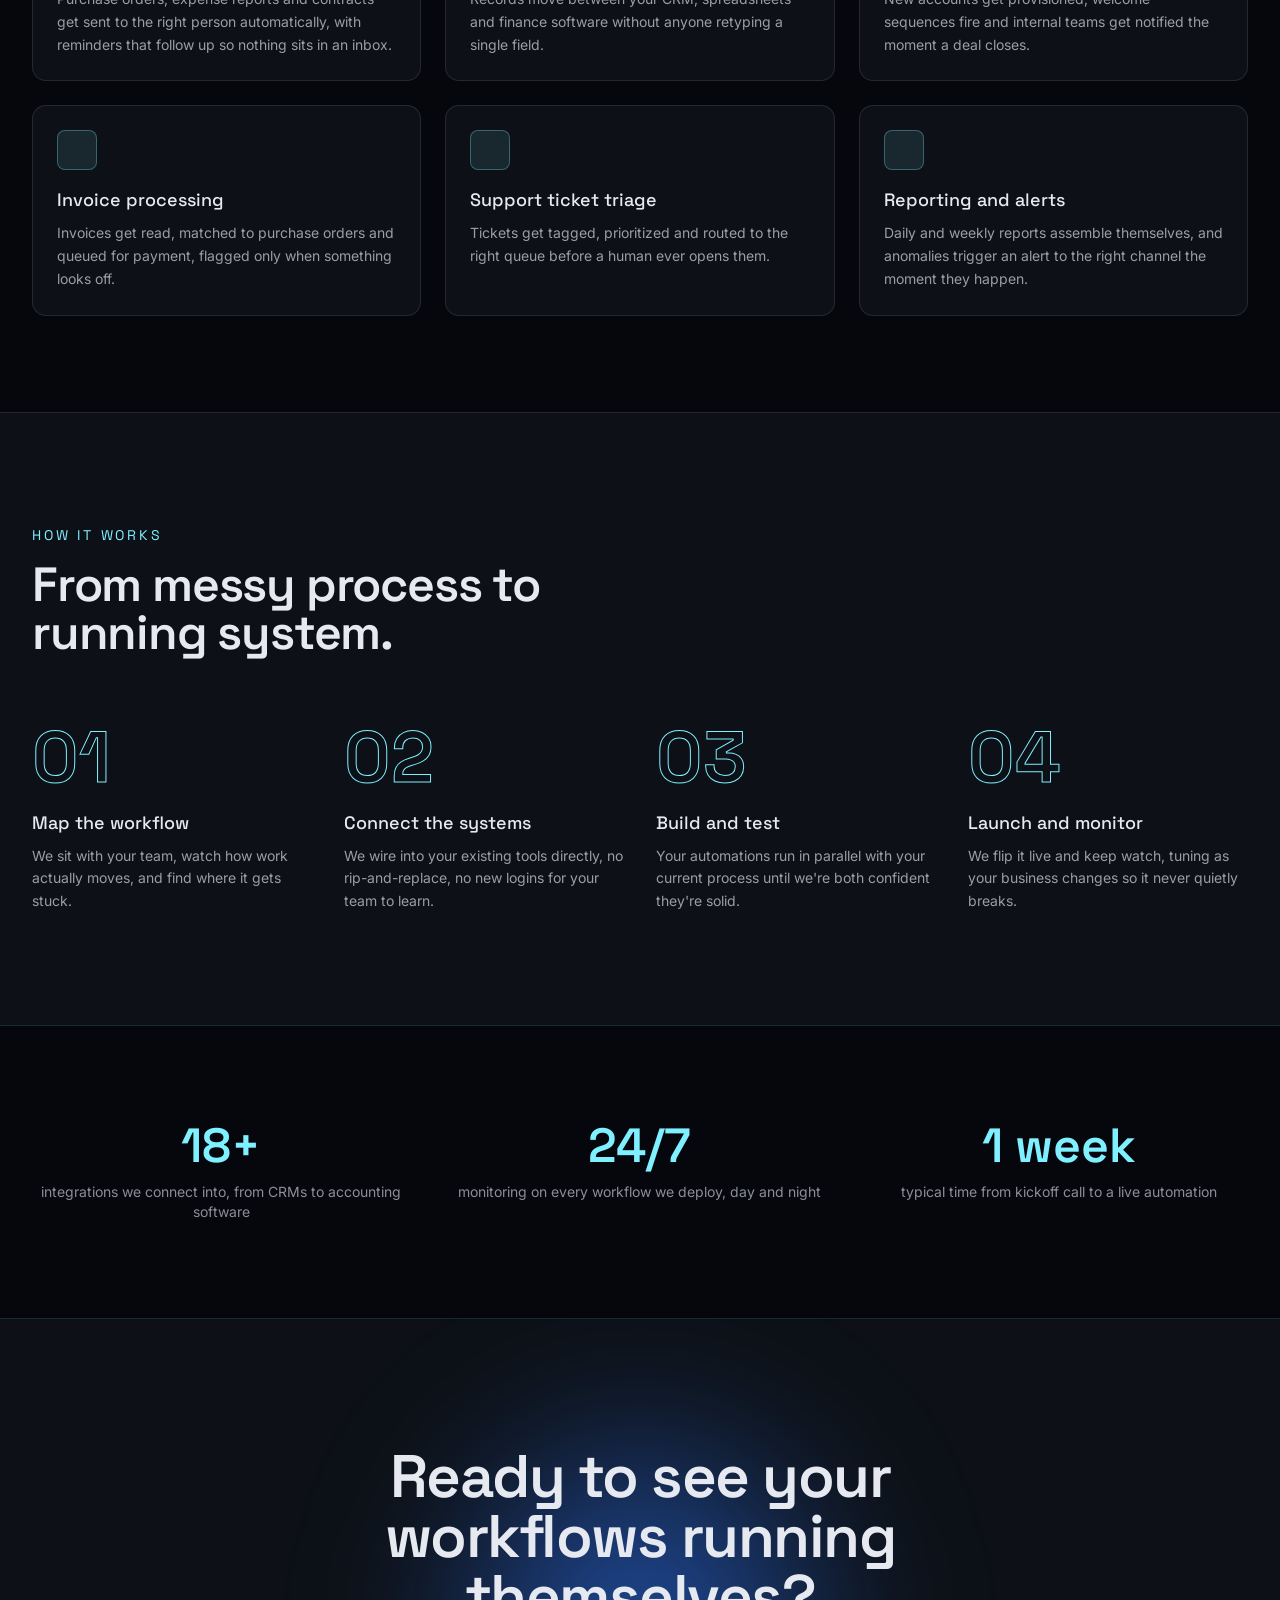
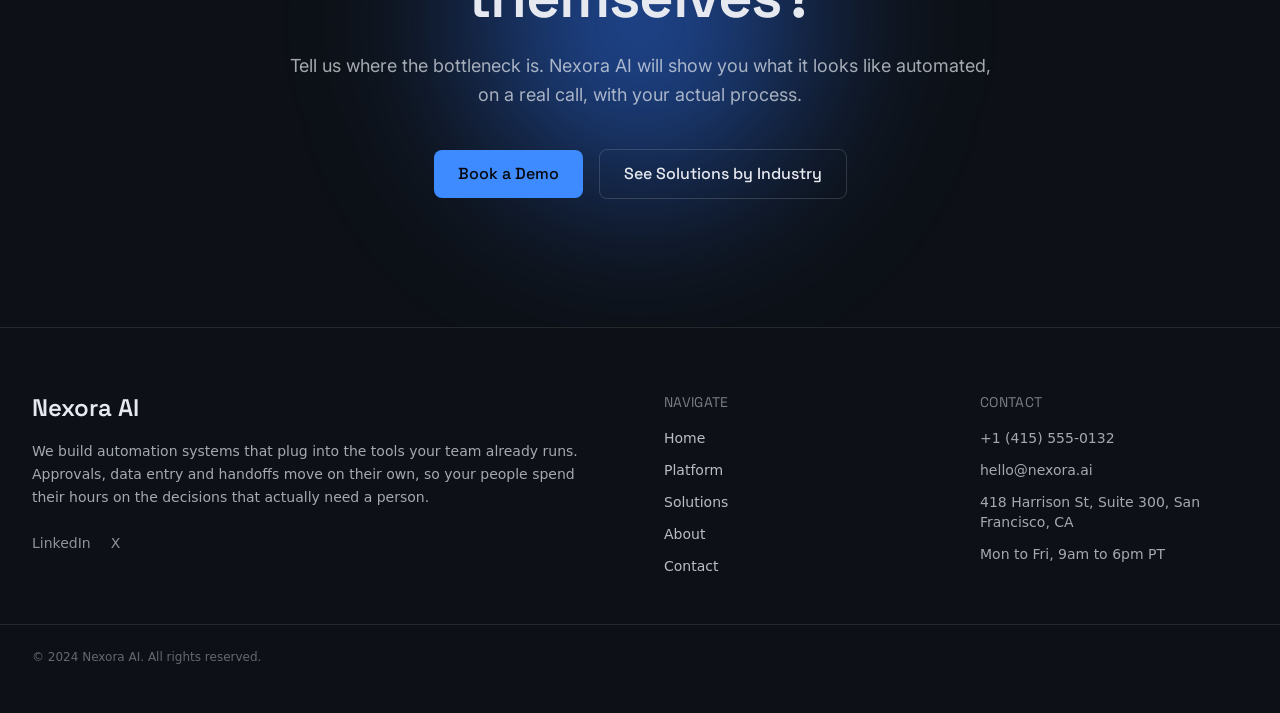
==== commit 72eda933: "Update copy on / via Tibly" ====
--- a/index.html
+++ b/index.html
@@ -90,7 +90,7 @@
       <p class="font-display text-sm uppercase tracking-[0.2em] text-accent-300">Command deck for your operations</p>
       <h1 class="mt-6 font-display text-4xl font-semibold leading-[1.05] tracking-tight text-ink sm:text-6xl md:text-7xl">
         <h1 class="mt-6 font-display text-4xl font-semibold leading-[1.05] tracking-tight text-red-500 sm:text-6xl md:text-7xl">
-        <span class="text-black"><span class="text-black"><span class="text-white">Your workflows.<br class="hidden sm:block"> Running on autopilot whats up. 1</span></span></span>
+        <span class="text-black"><span class="text-black"><span class="text-white">Your workflows.<br class="hidden sm:block"> Running on autopilot whats up.</span></span></span>
       </h1>
       </h1>
       <p class="mt-6 max-w-prose font-body text-base leading-relaxed text-ink/70 sm:text-lg">
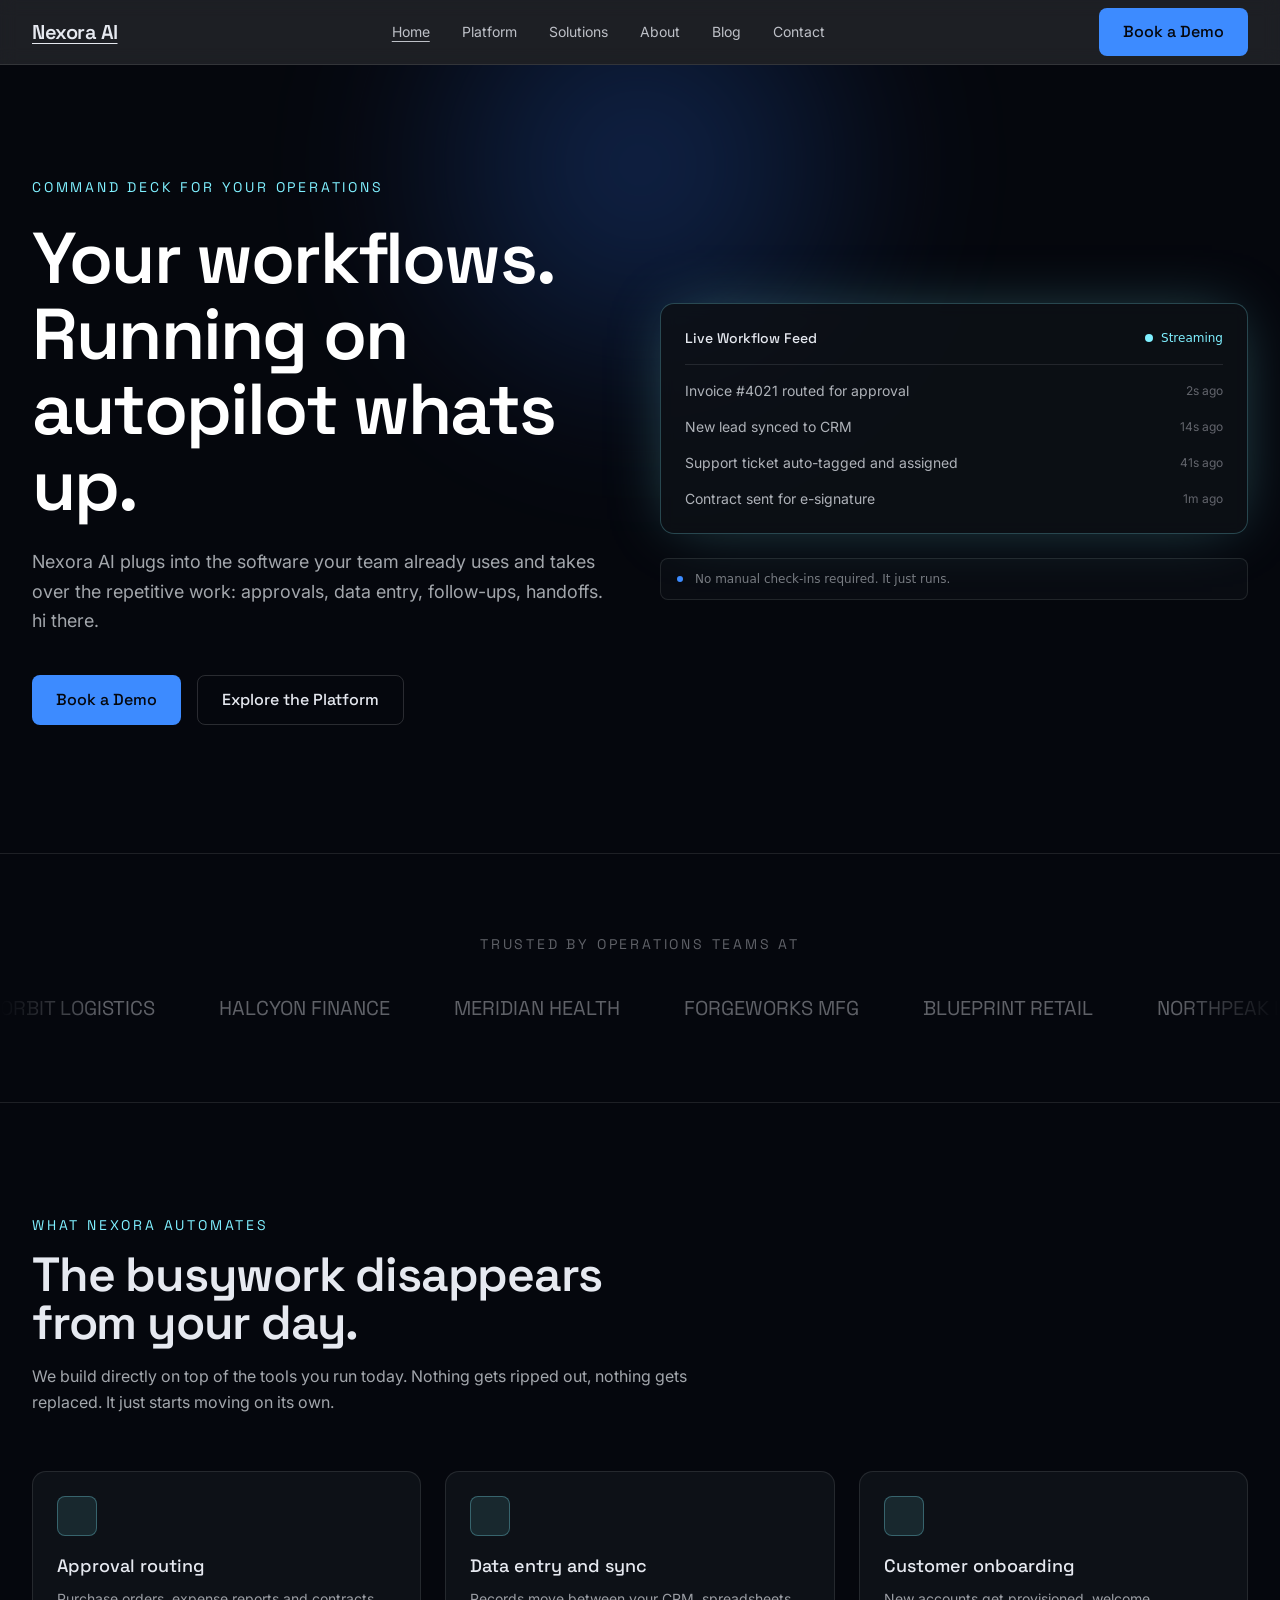
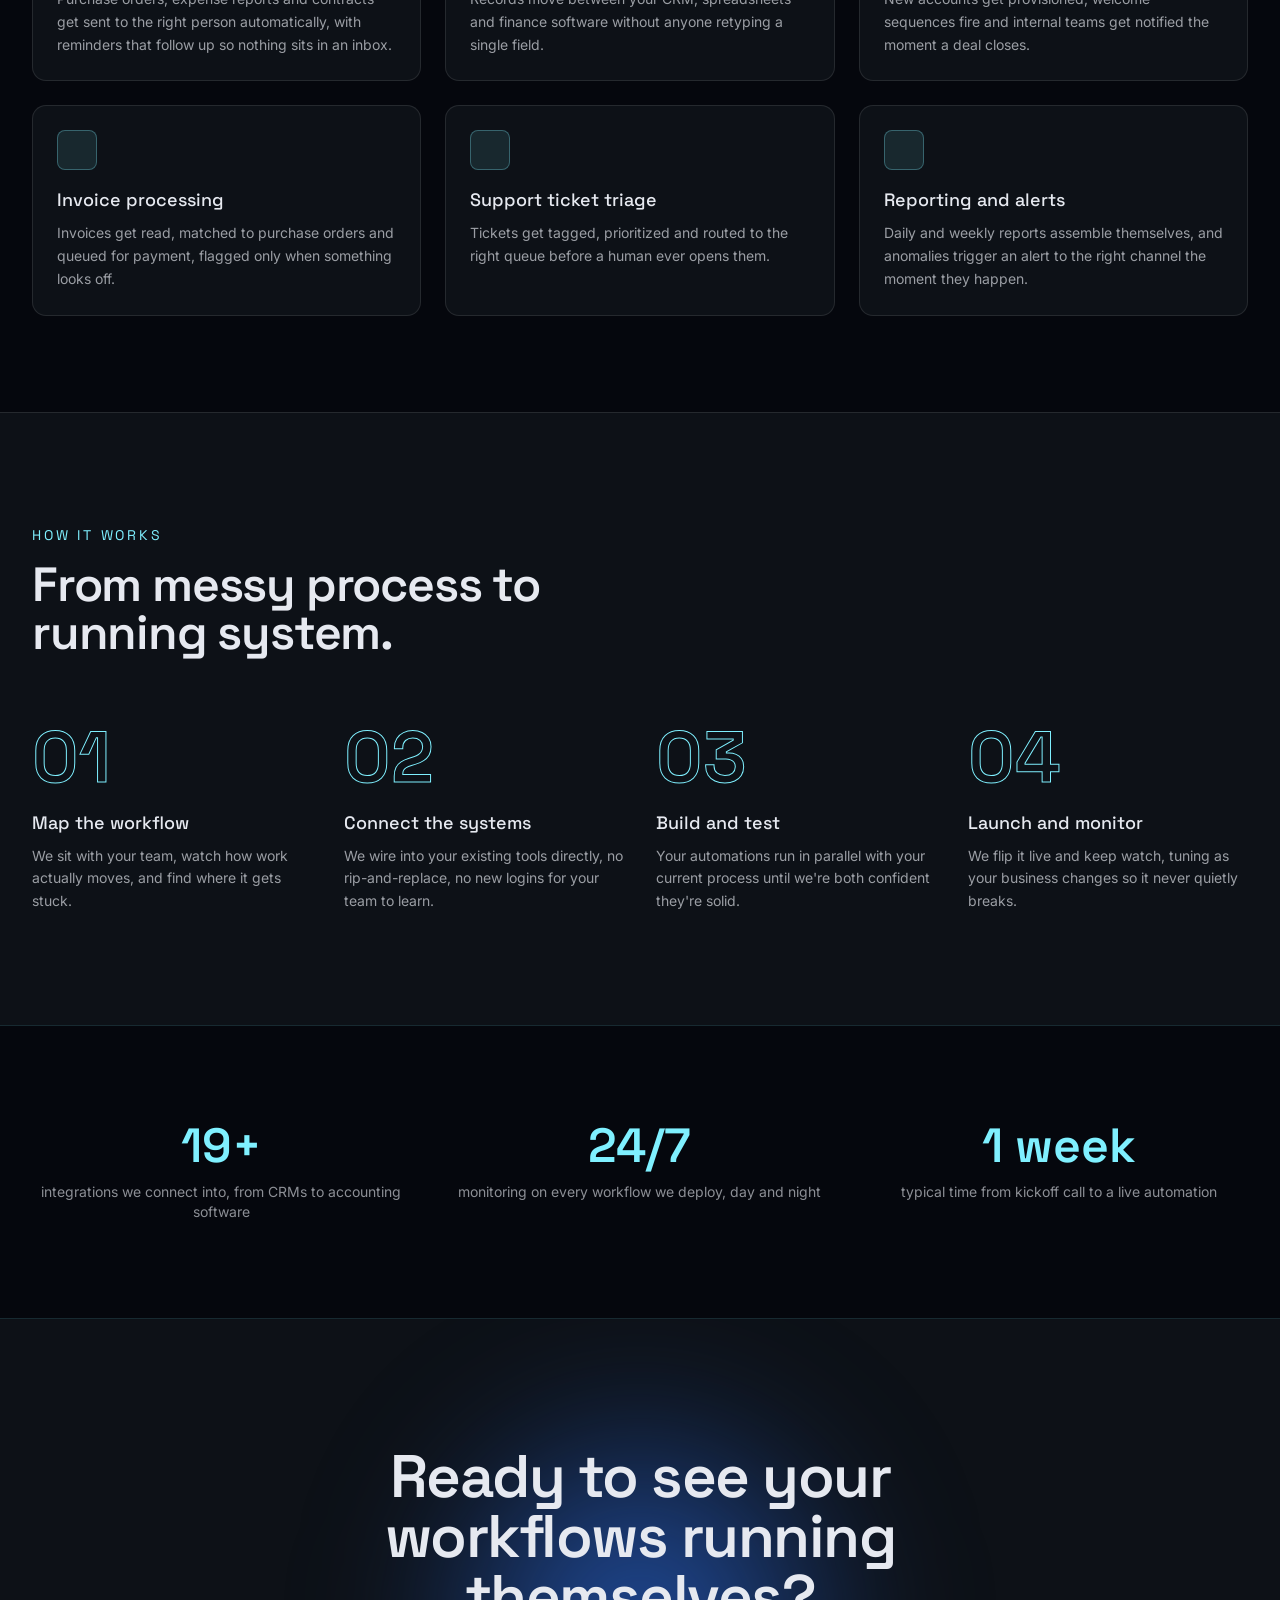
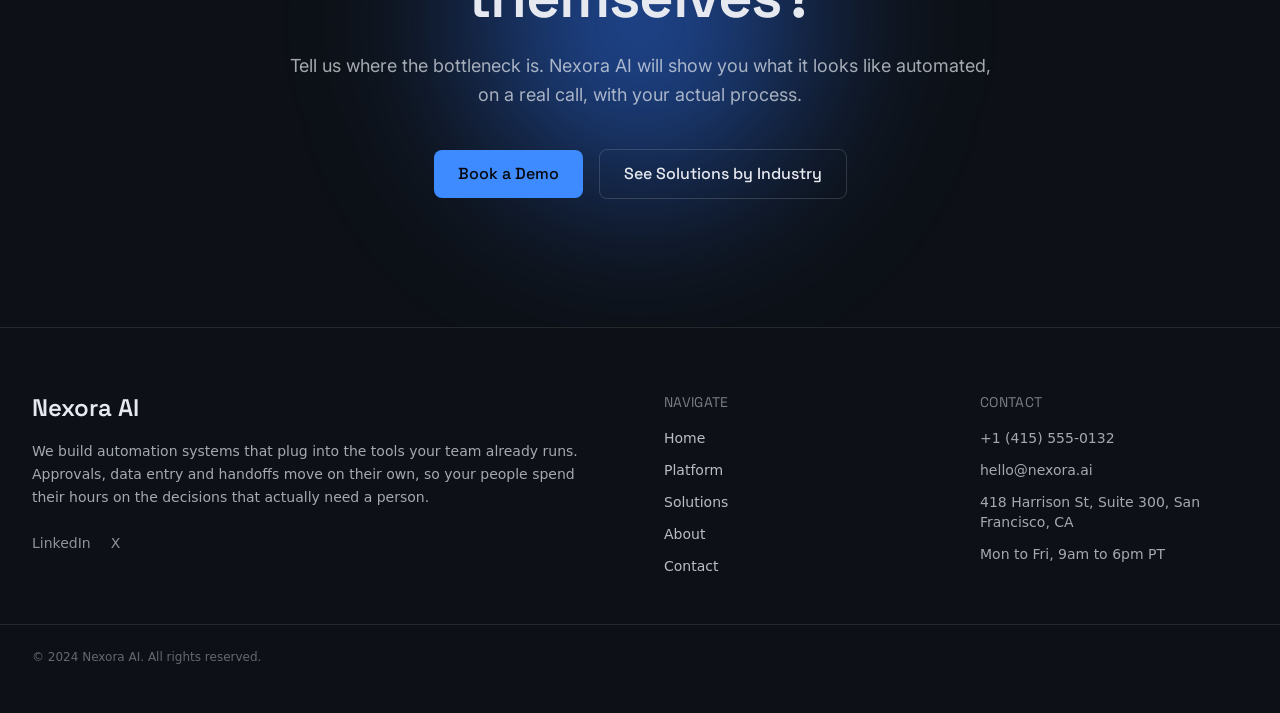
==== commit a51b330e: "Add /blog to the site navigation" ====
--- a/index.html
+++ b/index.html
@@ -12,6 +12,7 @@
 <meta property="og:title" content="Nexora AI | Automate Your Company's Workflows">
 <meta property="og:description" content="Nexora AI builds automation systems that plug into the tools your team already runs, moving approvals, data entry and handoffs on autopilot. See how a command deck for your operations looks in practice.">
 <meta name="twitter:card" content="summary_large_image">
+<script type="application/ld+json" data-tibly-business>{"@context":"https://schema.org","@type":"LocalBusiness","name":"Nexora AI","url":"https://nexora-ai-40a2.sites.tibly.ai/"}</script>
 <link rel="icon" href="/favicon.svg" type="image/svg+xml">
 <link rel="preconnect" href="https://fonts.googleapis.com">
 <link rel="preconnect" href="https://fonts.gstatic.com" crossorigin>
@@ -23,7 +24,7 @@
 <script>document.addEventListener('input',function(e){var t=e.target;if(!t||t.type!=='range')return;var c=t.closest&&t.closest('.tibly-ba');if(c)c.style.setProperty('--ba',t.value+'%')});document.addEventListener('pointerdown',function(e){var c=e.target.closest&&e.target.closest('.tibly-ba');if(!c||e.button>0)return;e.preventDefault();var inp=c.querySelector('input[type=range]');var set=function(x){var r=c.getBoundingClientRect();if(!r.width)return;var p=Math.max(0,Math.min(100,(x-r.left)*100/r.width));c.style.setProperty('--ba',p+'%');if(inp)inp.value=Math.round(p)};set(e.clientX);var mv=function(ev){set(ev.clientX)};var up=function(){document.removeEventListener('pointermove',mv);document.removeEventListener('pointerup',up);document.removeEventListener('pointercancel',up)};document.addEventListener('pointermove',mv);document.addEventListener('pointerup',up);document.addEventListener('pointercancel',up)});document.addEventListener('click',function(e){var im=e.target.closest&&e.target.closest('[data-lightbox]');if(!im||!(im.currentSrc||im.src))return;e.preventDefault();var o=document.createElement('div');o.className='tibly-lb';var big=document.createElement('img');big.src=im.currentSrc||im.src;big.alt=im.alt||'';o.appendChild(big);o.addEventListener('click',function(){o.remove()});document.addEventListener('keydown',function esc(ev){if(ev.key==='Escape'){o.remove();document.removeEventListener('keydown',esc)}});document.body.appendChild(o)});document.addEventListener('click',function(e){var x=e.target.closest&&e.target.closest('[data-announce-close]');if(!x)return;var b=x.closest('[data-announce]');if(b){b.style.display='none';try{sessionStorage.setItem('tibly-announce','1')}catch(_){}}});addEventListener('DOMContentLoaded',function(){try{if(sessionStorage.getItem('tibly-announce')==='1'){var b=document.querySelector('[data-announce]');if(b)b.style.display='none'}}catch(_){}if('IntersectionObserver' in window&&!matchMedia('(prefers-reduced-motion:reduce)').matches){var els=document.querySelectorAll('[data-count]');if(els.length){var io=new IntersectionObserver(function(es){es.forEach(function(en){if(!en.isIntersecting)return;io.unobserve(en.target);var el=en.target,s=el.textContent||'',m=s.match(/[\d,]*\d(?:\.\d+)?/);if(!m)return;var raw=m[0],num=parseFloat(raw.replace(/,/g,''));if(!isFinite(num))return;var pre=s.slice(0,m.index),post=s.slice(m.index+raw.length),grp=raw.indexOf(',')>=0,dec=(raw.split('.')[1]||'').length,t0=performance.now();requestAnimationFrame(function tick(now){var p=Math.min((now-t0)/1400,1);p=1-Math.pow(1-p,3);var v=(num*p).toFixed(dec);if(grp)v=Number(v).toLocaleString('en-US',{minimumFractionDigits:dec});el.textContent=pre+v+post;if(p<1)requestAnimationFrame(tick)})})},{rootMargin:'0px 0px -10% 0px'});els.forEach(function(el){io.observe(el)})}}var badge=document.querySelector('[data-tibly-open]');if(badge){var src=document.querySelector('[data-tibly-field="hours"]');var txt=(src&&src.textContent||'').toLowerCase();var days=['sun','mon','tue','wed','thu','fri','sat'];var toMin=function(h,mm,ap){h=+h;mm=+(mm||0);if(ap==='pm'&&h!==12)h+=12;if(ap==='am'&&h===12)h=0;return h*60+mm};var spans=[];var re=/(sun|mon|tue|wed|thu|fri|sat|daily|every ?day)[a-z]*\s*(?:[-\u2013\u2014]\s*(sun|mon|tue|wed|thu|fri|sat)[a-z]*)?\s*:?\s*(\d{1,2})(?::(\d{2}))?\s*(am|pm)?\s*[-\u2013\u2014]\s*(\d{1,2})(?::(\d{2}))?\s*(am|pm)?/g,mm;while((mm=re.exec(txt))){var d1=mm[1].slice(0,3),d2=mm[2],ap1=mm[5]||(mm[8]==='pm'&&+mm[3]<=+mm[6]?'am':mm[8]),o=toMin(mm[3],mm[4],ap1),c=toMin(mm[6],mm[7],mm[8]);var from=d1==='dai'||d1==='eve'?0:days.indexOf(d1),to=d2?days.indexOf(d2.slice(0,3)):(d1==='dai'||d1==='eve'?6:from);if(from<0)continue;for(var d=from;;d=(d+1)%7){spans.push([d,o,c]);if(d===to)break}}if(spans.length){var now=new Date(),cur=now.getDay(),min=now.getHours()*60+now.getMinutes();var open=spans.some(function(s){return s[0]===cur&&min>=s[1]&&min<s[2]});badge.textContent=open?(badge.getAttribute('data-open-text')||'Open now'):(badge.getAttribute('data-closed-text')||'Closed now');badge.setAttribute('data-state',open?'open':'closed');badge.hidden=false}}});</script>
 <style>header a[aria-current="page"]:not(:has(img,svg)){text-decoration:underline;text-underline-offset:4px;text-decoration-thickness:1px}</style>
 <style>#nav-open~[class*="peer-checked:"][class*="fixed"]{min-height:100vh;min-height:100dvh}@media (prefers-reduced-motion:no-preference){label[for="nav-open"] span{transition:transform .3s ease,opacity .2s ease}header:has(#nav-open:checked) label[for="nav-open"]:not([aria-label="Close" i]) span:not(:has(span)):nth-of-type(1){transform:translateY(8px) rotate(45deg)}header:has(#nav-open:checked) label[for="nav-open"]:not([aria-label="Close" i]) span:not(:has(span)):nth-of-type(2){opacity:0}header:has(#nav-open:checked) label[for="nav-open"]:not([aria-label="Close" i]) span:not(:has(span)):nth-of-type(3){transform:translateY(-8px) rotate(-45deg)}#nav-open:checked~[class*="peer-checked:"]{animation:tibly-nav-in .25s ease}#nav-open:checked~[class*="peer-checked:"] label[for="nav-open"]{display:inline-block;animation:tibly-x-in .35s ease}@keyframes tibly-nav-in{from{opacity:0;transform:translateY(10px)}}@keyframes tibly-x-in{from{opacity:0;transform:rotate(-90deg) scale(.6)}}}</style>
-<link rel="stylesheet" href="/styles.css?v=3b666985">
+<link rel="stylesheet" href="/styles.css?v=2ae9aa2e">
 </head>
 <body>
 <!-- block:header -->
@@ -40,7 +41,8 @@
         <a href="/platform" class="transition hover:text-accent-300">Platform</a>
         <a href="/solutions" class="transition hover:text-accent-300">Solutions</a>
         <a href="/about" class="transition hover:text-accent-300">About</a>
-        <a href="/contact" class="transition hover:text-accent-300">Contact</a>
+        <a href="/blog" class="transition hover:text-accent-300">Blog</a>
+      <a href="/contact" class="transition hover:text-accent-300">Contact</a>
       </nav>
       <div class="hidden md:flex items-center">
         <a href="/contact" class="btn">Book a Demo</a>
@@ -71,6 +73,7 @@
         <a href="/solutions" class="transition hover:text-accent-300">Solutions</a>
         <a href="/about" class="transition hover:text-accent-300">About</a>
         <a href="/contact" class="transition hover:text-accent-300">Contact</a>
+      <a href="/blog" class="transition hover:text-accent-300">Blog</a>
       </nav>
       <div class="mt-auto px-8 pb-12">
         <a href="/contact" class="btn w-full">Book a Demo</a>
--- a/styles.css
+++ b/styles.css
@@ -1,2 +1,2 @@
 /*! tailwindcss v4.3.2 | MIT License | https://tailwindcss.com */
-@layer properties{@supports (((-webkit-hyphens:none)) and (not (margin-trim:inline))) or ((-moz-orient:inline) and (not (color:rgb(from red r g b)))){*,:before,:after,::backdrop{--tw-translate-x:0;--tw-translate-y:0;--tw-translate-z:0;--tw-space-y-reverse:0;--tw-border-style:solid;--tw-gradient-position:initial;--tw-gradient-from:#0000;--tw-gradient-via:#0000;--tw-gradient-to:#0000;--tw-gradient-stops:initial;--tw-gradient-via-stops:initial;--tw-gradient-from-position:0%;--tw-gradient-via-position:50%;--tw-gradient-to-position:100%;--tw-leading:initial;--tw-font-weight:initial;--tw-tracking:initial;--tw-shadow:0 0 #0000;--tw-shadow-color:initial;--tw-shadow-alpha:100%;--tw-inset-shadow:0 0 #0000;--tw-inset-shadow-color:initial;--tw-inset-shadow-alpha:100%;--tw-ring-color:initial;--tw-ring-shadow:0 0 #0000;--tw-inset-ring-color:initial;--tw-inset-ring-shadow:0 0 #0000;--tw-ring-inset:initial;--tw-ring-offset-width:0px;--tw-ring-offset-color:#fff;--tw-ring-offset-shadow:0 0 #0000;--tw-blur:initial;--tw-brightness:initial;--tw-contrast:initial;--tw-grayscale:initial;--tw-hue-rotate:initial;--tw-invert:initial;--tw-opacity:initial;--tw-saturate:initial;--tw-sepia:initial;--tw-drop-shadow:initial;--tw-drop-shadow-color:initial;--tw-drop-shadow-alpha:100%;--tw-drop-shadow-size:initial;--tw-backdrop-blur:initial;--tw-backdrop-brightness:initial;--tw-backdrop-contrast:initial;--tw-backdrop-grayscale:initial;--tw-backdrop-hue-rotate:initial;--tw-backdrop-invert:initial;--tw-backdrop-opacity:initial;--tw-backdrop-saturate:initial;--tw-backdrop-sepia:initial;--tw-duration:initial;--tw-ease:initial}}}@layer theme{:root,:host{--font-sans:ui-sans-serif, system-ui, sans-serif, "Apple Color Emoji", "Segoe UI Emoji", "Segoe UI Symbol", "Noto Color Emoji";--font-mono:ui-monospace, SFMono-Regular, Menlo, Monaco, Consolas, "Liberation Mono", "Courier New", monospace;--color-black:#000;--color-white:#fff;--spacing:.25rem;--container-xl:36rem;--container-2xl:42rem;--container-3xl:48rem;--container-4xl:56rem;--container-7xl:80rem;--text-xs:.75rem;--text-xs--line-height:calc(1 / .75);--text-sm:.875rem;--text-sm--line-height:calc(1.25 / .875);--text-base:1rem;--text-base--line-height:calc(1.5 / 1);--text-lg:1.125rem;--text-lg--line-height:calc(1.75 / 1.125);--text-xl:1.25rem;--text-xl--line-height:calc(1.75 / 1.25);--text-2xl:1.5rem;--text-2xl--line-height:calc(2 / 1.5);--text-3xl:1.875rem;--text-3xl--line-height:calc(2.25 / 1.875);--text-4xl:2.25rem;--text-4xl--line-height:calc(2.5 / 2.25);--text-5xl:3rem;--text-5xl--line-height:1;--text-6xl:3.75rem;--text-6xl--line-height:1;--text-7xl:4.5rem;--text-7xl--line-height:1;--font-weight-medium:500;--font-weight-semibold:600;--tracking-tight:-.025em;--tracking-wide:.025em;--tracking-widest:.1em;--leading-tight:1.25;--leading-relaxed:1.625;--radius-sm:4px;--radius-md:8px;--radius-lg:14px;--ease-in-out:cubic-bezier(.4, 0, .2, 1);--blur-3xl:64px;--aspect-video:16 / 9;--default-transition-duration:.15s;--default-transition-timing-function:cubic-bezier(.4, 0, .2, 1);--default-font-family:var(--font-sans);--default-mono-font-family:var(--font-mono);--color-brand-50:#eaf2ff;--color-brand-100:#d1e4ff;--color-brand-200:#a8cbff;--color-brand-300:#7bb0ff;--color-brand-400:#5a9dff;--color-brand-500:#3d8bff;--color-brand-600:#2f6fe0;--color-brand-700:#2456b3;--color-brand-800:#1b4086;--color-brand-900:#142d5e;--color-accent-50:#eafdff;--color-accent-100:#ccfaff;--color-accent-200:#99f4ff;--color-accent-300:#7ff0ff;--color-accent-400:#4fe2f7;--color-accent-500:#2bc9e0;--color-accent-600:#1ea3b8;--color-accent-700:#187e8e;--color-accent-800:#135f6b;--color-accent-900:#0d454e;--color-surface:#0d1117;--color-ink:#e6e9f0;--font-display:"Space Grotesk", sans-serif;--font-body:"Inter", sans-serif;--animate-kenburns:kenburns 18s ease-in-out infinite alternate;--animate-marquee:marquee 30s linear infinite;--animate-float:float 6s ease-in-out infinite;--animate-pulse-soft:pulse-soft 4s ease-in-out infinite;--animate-spin-slow:spin-slow 24s linear infinite}}@layer base{*,:after,:before,::backdrop{box-sizing:border-box;border:0 solid;margin:0;padding:0}::file-selector-button{box-sizing:border-box;border:0 solid;margin:0;padding:0}html,:host{-webkit-text-size-adjust:100%;tab-size:4;line-height:1.5;font-family:var(--default-font-family,ui-sans-serif, system-ui, sans-serif, "Apple Color Emoji", "Segoe UI Emoji", "Segoe UI Symbol", "Noto Color Emoji");font-feature-settings:var(--default-font-feature-settings,normal);font-variation-settings:var(--default-font-variation-settings,normal);-webkit-tap-highlight-color:transparent}hr{height:0;color:inherit;border-top-width:1px}abbr:where([title]){-webkit-text-decoration:underline dotted;text-decoration:underline dotted}h1,h2,h3,h4,h5,h6{font-size:inherit;font-weight:inherit}a{color:inherit;-webkit-text-decoration:inherit;-webkit-text-decoration:inherit;-webkit-text-decoration:inherit;text-decoration:inherit}b,strong{font-weight:bolder}code,kbd,samp,pre{font-family:var(--default-mono-font-family,ui-monospace, SFMono-Regular, Menlo, Monaco, Consolas, "Liberation Mono", "Courier New", monospace);font-feature-settings:var(--default-mono-font-feature-settings,normal);font-variation-settings:var(--default-mono-font-variation-settings,normal);font-size:1em}small{font-size:80%}sub,sup{vertical-align:baseline;font-size:75%;line-height:0;position:relative}sub{bottom:-.25em}sup{top:-.5em}table{text-indent:0;border-color:inherit;border-collapse:collapse}:-moz-focusring{outline:auto}progress{vertical-align:baseline}summary{display:list-item}ol,ul,menu{list-style:none}img,svg,video,canvas,audio,iframe,embed,object{vertical-align:middle;display:block}img,video{max-width:100%;height:auto}button,input,select,optgroup,textarea{font:inherit;font-feature-settings:inherit;font-variation-settings:inherit;letter-spacing:inherit;color:inherit;opacity:1;background-color:#0000;border-radius:0}::file-selector-button{font:inherit;font-feature-settings:inherit;font-variation-settings:inherit;letter-spacing:inherit;color:inherit;opacity:1;background-color:#0000;border-radius:0}:where(select:is([multiple],[size])) optgroup{font-weight:bolder}:where(select:is([multiple],[size])) optgroup option{padding-inline-start:20px}::file-selector-button{margin-inline-end:4px}::placeholder{opacity:1}@supports (not ((-webkit-appearance:-apple-pay-button))) or (contain-intrinsic-size:1px){::placeholder{color:currentColor}@supports (color:color-mix(in lab, red, red)){::placeholder{color:color-mix(in oklab, currentcolor 50%, transparent)}}}textarea{resize:vertical}::-webkit-search-decoration{-webkit-appearance:none}::-webkit-date-and-time-value{min-height:1lh;text-align:inherit}::-webkit-datetime-edit{display:inline-flex}::-webkit-datetime-edit-fields-wrapper{padding:0}::-webkit-datetime-edit{padding-block:0}::-webkit-datetime-edit-year-field{padding-block:0}::-webkit-datetime-edit-month-field{padding-block:0}::-webkit-datetime-edit-day-field{padding-block:0}::-webkit-datetime-edit-hour-field{padding-block:0}::-webkit-datetime-edit-minute-field{padding-block:0}::-webkit-datetime-edit-second-field{padding-block:0}::-webkit-datetime-edit-millisecond-field{padding-block:0}::-webkit-datetime-edit-meridiem-field{padding-block:0}::-webkit-calendar-picker-indicator{line-height:1}:-moz-ui-invalid{box-shadow:none}button,input:where([type=button],[type=reset],[type=submit]){appearance:button}::file-selector-button{appearance:button}::-webkit-inner-spin-button{height:auto}::-webkit-outer-spin-button{height:auto}[hidden]:where(:not([hidden=until-found])){display:none!important}}@layer components{.btn{border-radius:var(--radius-md);background-color:var(--color-brand-500);padding-inline:calc(var(--spacing) * 6);padding-block:calc(var(--spacing) * 3);font-family:var(--font-display);--tw-font-weight:var(--font-weight-medium);font-weight:var(--font-weight-medium);color:#05070d;transition-property:color,background-color,border-color,outline-color,text-decoration-color,fill,stroke,--tw-gradient-from,--tw-gradient-via,--tw-gradient-to,opacity,box-shadow,transform,translate,scale,rotate,filter,-webkit-backdrop-filter,backdrop-filter,display,content-visibility,overlay,pointer-events;transition-timing-function:var(--tw-ease,var(--default-transition-timing-function));transition-duration:var(--tw-duration,var(--default-transition-duration));--tw-duration:.3s;justify-content:center;align-items:center;transition-duration:.3s;display:inline-flex}@media (hover:hover){.btn:hover{--tw-translate-y:calc(var(--spacing) * -.5);translate:var(--tw-translate-x) var(--tw-translate-y);background-color:var(--color-accent-300)}}.btn:focus{--tw-ring-shadow:var(--tw-ring-inset,) 0 0 0 calc(2px + var(--tw-ring-offset-width)) var(--tw-ring-color,currentcolor);box-shadow:var(--tw-inset-shadow), var(--tw-inset-ring-shadow), var(--tw-ring-offset-shadow), var(--tw-ring-shadow), var(--tw-shadow);--tw-ring-color:var(--color-accent-300);--tw-ring-offset-width:2px;--tw-ring-offset-shadow:var(--tw-ring-inset,) 0 0 0 var(--tw-ring-offset-width) var(--tw-ring-offset-color);--tw-ring-offset-color:#05070d;--tw-outline-style:none;outline-style:none}.btn-secondary{border-radius:var(--radius-md);border-style:var(--tw-border-style);border-width:1px;border-color:#ffffff26;justify-content:center;align-items:center;display:inline-flex}@supports (color:color-mix(in lab, red, red)){.btn-secondary{border-color:color-mix(in oklab, var(--color-white) 15%, transparent)}}.btn-secondary{padding-inline:calc(var(--spacing) * 6);padding-block:calc(var(--spacing) * 3);font-family:var(--font-display);--tw-font-weight:var(--font-weight-medium);font-weight:var(--font-weight-medium);color:var(--color-ink);transition-property:color,background-color,border-color,outline-color,text-decoration-color,fill,stroke,--tw-gradient-from,--tw-gradient-via,--tw-gradient-to,opacity,box-shadow,transform,translate,scale,rotate,filter,-webkit-backdrop-filter,backdrop-filter,display,content-visibility,overlay,pointer-events;transition-timing-function:var(--tw-ease,var(--default-transition-timing-function));transition-duration:var(--tw-duration,var(--default-transition-duration));--tw-duration:.3s;transition-duration:.3s}@media (hover:hover){.btn-secondary:hover{border-color:var(--color-accent-300);color:var(--color-accent-300)}}.card{border-radius:var(--radius-lg);border-style:var(--tw-border-style);border-width:1px;border-color:#ffffff1a}@supports (color:color-mix(in lab, red, red)){.card{border-color:color-mix(in oklab, var(--color-white) 10%, transparent)}}.card{background-color:var(--color-surface);padding:calc(var(--spacing) * 6);transition-property:color,background-color,border-color,outline-color,text-decoration-color,fill,stroke,--tw-gradient-from,--tw-gradient-via,--tw-gradient-to,opacity,box-shadow,transform,translate,scale,rotate,filter,-webkit-backdrop-filter,backdrop-filter,display,content-visibility,overlay,pointer-events;transition-timing-function:var(--tw-ease,var(--default-transition-timing-function));transition-duration:var(--tw-duration,var(--default-transition-duration));--tw-duration:.3s;transition-duration:.3s}@media (hover:hover){.card:hover{border-color:#7ff0ff66}@supports (color:color-mix(in lab, red, red)){.card:hover{border-color:color-mix(in oklab, var(--color-accent-300) 40%, transparent)}}}}@layer utilities{.pointer-events-none{pointer-events:none}.sr-only{clip-path:inset(50%);white-space:nowrap;border-width:0;width:1px;height:1px;margin:-1px;padding:0;position:absolute;overflow:hidden}.absolute{position:absolute}.fixed{position:fixed}.relative{position:relative}.sticky{position:sticky}.inset-0{inset:0}.inset-x-0{inset-inline:0}.-top-40{top:calc(var(--spacing) * -40)}.top-0{top:0}.top-1\/2{top:50%}.top-1\/3{top:33.3333%}.right-0{right:0}.-bottom-6{bottom:calc(var(--spacing) * -6)}.-bottom-32{bottom:calc(var(--spacing) * -32)}.bottom-0{bottom:0}.-left-6{left:calc(var(--spacing) * -6)}.-left-24{left:calc(var(--spacing) * -24)}.left-0{left:0}.left-1\/2{left:50%}.z-10{z-index:10}.z-30{z-index:30}.z-40{z-index:40}.z-50{z-index:50}.mx-auto{margin-inline:auto}.mt-1{margin-top:var(--spacing)}.mt-2{margin-top:calc(var(--spacing) * 2)}.mt-3{margin-top:calc(var(--spacing) * 3)}.mt-4{margin-top:calc(var(--spacing) * 4)}.mt-5{margin-top:calc(var(--spacing) * 5)}.mt-6{margin-top:calc(var(--spacing) * 6)}.mt-8{margin-top:calc(var(--spacing) * 8)}.mt-10{margin-top:calc(var(--spacing) * 10)}.mt-12{margin-top:calc(var(--spacing) * 12)}.mt-14{margin-top:calc(var(--spacing) * 14)}.mt-16{margin-top:calc(var(--spacing) * 16)}.mt-auto{margin-top:auto}.mb-4{margin-bottom:calc(var(--spacing) * 4)}.block{display:block}.flex{display:flex}.grid{display:grid}.hidden{display:none}.aspect-\[4\/3\]{aspect-ratio:4/3}.aspect-\[4\/5\]{aspect-ratio:4/5}.aspect-video{aspect-ratio:var(--aspect-video)}.h-0\.5{height:calc(var(--spacing) * .5)}.h-1\.5{height:calc(var(--spacing) * 1.5)}.h-2{height:calc(var(--spacing) * 2)}.h-6{height:calc(var(--spacing) * 6)}.h-10{height:calc(var(--spacing) * 10)}.h-16{height:calc(var(--spacing) * 16)}.h-64{height:calc(var(--spacing) * 64)}.h-72{height:calc(var(--spacing) * 72)}.h-\[32rem\]{height:32rem}.h-\[500px\]{height:500px}.h-\[600px\]{height:600px}.h-full{height:100%}.w-1\.5{width:calc(var(--spacing) * 1.5)}.w-2{width:calc(var(--spacing) * 2)}.w-6{width:calc(var(--spacing) * 6)}.w-10{width:calc(var(--spacing) * 10)}.w-64{width:calc(var(--spacing) * 64)}.w-72{width:calc(var(--spacing) * 72)}.w-\[32rem\]{width:32rem}.w-\[500px\]{width:500px}.w-\[600px\]{width:600px}.w-full{width:100%}.w-max{width:max-content}.max-w-2xl{max-width:var(--container-2xl)}.max-w-3xl{max-width:var(--container-3xl)}.max-w-4xl{max-width:var(--container-4xl)}.max-w-7xl{max-width:var(--container-7xl)}.max-w-prose{max-width:65ch}.max-w-xl{max-width:var(--container-xl)}.shrink-0{flex-shrink:0}.origin-center{transform-origin:50%}.-translate-x-1\/2{--tw-translate-x:calc(calc(1 / 2 * 100%) * -1);translate:var(--tw-translate-x) var(--tw-translate-y)}.-translate-y-1\/2{--tw-translate-y:calc(calc(1 / 2 * 100%) * -1);translate:var(--tw-translate-x) var(--tw-translate-y)}.-translate-y-1\/3{--tw-translate-y:calc(calc(1 / 3 * 100%) * -1);translate:var(--tw-translate-x) var(--tw-translate-y)}.-rotate-45{rotate:-45deg}.rotate-45{rotate:45deg}.animate-float{animation:var(--animate-float)}.animate-marquee{animation:var(--animate-marquee)}.animate-pulse-soft{animation:var(--animate-pulse-soft)}.cursor-pointer{cursor:pointer}.grid-cols-1{grid-template-columns:repeat(1,minmax(0,1fr))}.grid-cols-2{grid-template-columns:repeat(2,minmax(0,1fr))}.flex-col{flex-direction:column}.flex-wrap{flex-wrap:wrap}.items-center{align-items:center}.items-start{align-items:flex-start}.justify-between{justify-content:space-between}.justify-center{justify-content:center}.gap-1{gap:var(--spacing)}.gap-2{gap:calc(var(--spacing) * 2)}.gap-3{gap:calc(var(--spacing) * 3)}.gap-4{gap:calc(var(--spacing) * 4)}.gap-5{gap:calc(var(--spacing) * 5)}.gap-6{gap:calc(var(--spacing) * 6)}.gap-8{gap:calc(var(--spacing) * 8)}.gap-10{gap:calc(var(--spacing) * 10)}.gap-12{gap:calc(var(--spacing) * 12)}.gap-14{gap:calc(var(--spacing) * 14)}.gap-16{gap:calc(var(--spacing) * 16)}:where(.space-y-3>:not(:last-child)){--tw-space-y-reverse:0;margin-block-start:calc(calc(var(--spacing) * 3) * var(--tw-space-y-reverse));margin-block-end:calc(calc(var(--spacing) * 3) * calc(1 - var(--tw-space-y-reverse)))}:where(.space-y-4>:not(:last-child)){--tw-space-y-reverse:0;margin-block-start:calc(calc(var(--spacing) * 4) * var(--tw-space-y-reverse));margin-block-end:calc(calc(var(--spacing) * 4) * calc(1 - var(--tw-space-y-reverse)))}:where(.space-y-5>:not(:last-child)){--tw-space-y-reverse:0;margin-block-start:calc(calc(var(--spacing) * 5) * var(--tw-space-y-reverse));margin-block-end:calc(calc(var(--spacing) * 5) * calc(1 - var(--tw-space-y-reverse)))}.overflow-hidden{overflow:hidden}.rounded-full{border-radius:3.40282e38px}.rounded-lg{border-radius:var(--radius-lg)}.rounded-md{border-radius:var(--radius-md)}.border{border-style:var(--tw-border-style);border-width:1px}.border-0{border-style:var(--tw-border-style);border-width:0}.border-y{border-block-style:var(--tw-border-style);border-block-width:1px}.border-t{border-top-style:var(--tw-border-style);border-top-width:1px}.border-b{border-bottom-style:var(--tw-border-style);border-bottom-width:1px}.border-accent-300\/15{border-color:#7ff0ff26}@supports (color:color-mix(in lab, red, red)){.border-accent-300\/15{border-color:color-mix(in oklab, var(--color-accent-300) 15%, transparent)}}.border-accent-300\/20{border-color:#7ff0ff33}@supports (color:color-mix(in lab, red, red)){.border-accent-300\/20{border-color:color-mix(in oklab, var(--color-accent-300) 20%, transparent)}}.border-accent-300\/25{border-color:#7ff0ff40}@supports (color:color-mix(in lab, red, red)){.border-accent-300\/25{border-color:color-mix(in oklab, var(--color-accent-300) 25%, transparent)}}.border-accent-300\/30{border-color:#7ff0ff4d}@supports (color:color-mix(in lab, red, red)){.border-accent-300\/30{border-color:color-mix(in oklab, var(--color-accent-300) 30%, transparent)}}.border-white\/10{border-color:#ffffff1a}@supports (color:color-mix(in lab, red, red)){.border-white\/10{border-color:color-mix(in oklab, var(--color-white) 10%, transparent)}}.border-white\/15{border-color:#ffffff26}@supports (color:color-mix(in lab, red, red)){.border-white\/15{border-color:color-mix(in oklab, var(--color-white) 15%, transparent)}}.bg-\[\#05070d\]{background-color:#05070d}.bg-\[\#05070d\]\/90{background-color:oklab(12.9007% -.000946336 -.0149496/.9)}.bg-accent-300{background-color:var(--color-accent-300)}.bg-accent-300\/10{background-color:#7ff0ff1a}@supports (color:color-mix(in lab, red, red)){.bg-accent-300\/10{background-color:color-mix(in oklab, var(--color-accent-300) 10%, transparent)}}.bg-black{background-color:var(--color-black)}.bg-brand-500{background-color:var(--color-brand-500)}.bg-brand-500\/20{background-color:#3d8bff33}@supports (color:color-mix(in lab, red, red)){.bg-brand-500\/20{background-color:color-mix(in oklab, var(--color-brand-500) 20%, transparent)}}.bg-ink{background-color:var(--color-ink)}.bg-surface{background-color:var(--color-surface)}.bg-surface\/60{background-color:#0d111799}@supports (color:color-mix(in lab, red, red)){.bg-surface\/60{background-color:color-mix(in oklab, var(--color-surface) 60%, transparent)}}.bg-surface\/85{background-color:#0d1117d9}@supports (color:color-mix(in lab, red, red)){.bg-surface\/85{background-color:color-mix(in oklab, var(--color-surface) 85%, transparent)}}.bg-gradient-to-b{--tw-gradient-position:to bottom in oklab;background-image:linear-gradient(var(--tw-gradient-stops))}.bg-gradient-to-r{--tw-gradient-position:to right in oklab;background-image:linear-gradient(var(--tw-gradient-stops))}.bg-\[radial-gradient\(circle_at_50\%_0\%\,rgba\(61\,139\,255\,0\.18\)\,transparent_60\%\)\]{background-image:radial-gradient(circle at 50% 0,#3d8bff2e,#0000 60%)}.bg-\[radial-gradient\(circle_at_50\%_50\%\,rgba\(61\,139\,255\,0\.2\)\,transparent_65\%\)\]{background-image:radial-gradient(circle,#3d8bff33,#0000 65%)}.bg-\[radial-gradient\(circle_at_center\,var\(--color-brand-700\)\,transparent_70\%\)\]{background-image:radial-gradient(circle at center,var(--color-brand-700),transparent 70%)}.bg-\[radial-gradient\(ellipse_40\%_40\%_at_100\%_100\%\,rgba\(127\,240\,255\,0\.12\)\,transparent_70\%\)\]{background-image:radial-gradient(40% 40% at 100% 100%,#7ff0ff1f,#0000 70%)}.bg-\[radial-gradient\(ellipse_60\%_50\%_at_50\%_0\%\,rgba\(61\,139\,255\,0\.22\)\,transparent_70\%\)\]{background-image:radial-gradient(60% 50% at 50% 0,#3d8bff38,#0000 70%)}.bg-\[radial-gradient\(ellipse_60\%_50\%_at_50\%_0\%\,rgba\(61\,139\,255\,0\.28\)\,transparent_70\%\)\]{background-image:radial-gradient(60% 50% at 50% 0,#3d8bff47,#0000 70%)}.bg-\[radial-gradient\(ellipse_70\%_60\%_at_50\%_100\%\,rgba\(127\,240\,255\,0\.2\)\,transparent_70\%\)\]{background-image:radial-gradient(70% 60% at 50% 100%,#7ff0ff33,#0000 70%)}.bg-\[radial-gradient\(ellipse_at_50\%_0\%\,rgba\(61\,139\,255\,0\.25\)\,transparent_60\%\)\]{background-image:radial-gradient(at 50% 0,#3d8bff40,#0000 60%)}.from-\[\#05070d\]\/70{--tw-gradient-from:oklab(12.9007% -.000946336 -.0149496/.7);--tw-gradient-stops:var(--tw-gradient-via-stops,var(--tw-gradient-position), var(--tw-gradient-from) var(--tw-gradient-from-position), var(--tw-gradient-to) var(--tw-gradient-to-position))}.from-brand-400{--tw-gradient-from:var(--color-brand-400);--tw-gradient-stops:var(--tw-gradient-via-stops,var(--tw-gradient-position), var(--tw-gradient-from) var(--tw-gradient-from-position), var(--tw-gradient-to) var(--tw-gradient-to-position))}.via-\[\#05070d\]\/60{--tw-gradient-via:oklab(12.9007% -.000946335 -.0149496/.6);--tw-gradient-via-stops:var(--tw-gradient-position), var(--tw-gradient-from) var(--tw-gradient-from-position), var(--tw-gradient-via) var(--tw-gradient-via-position), var(--tw-gradient-to) var(--tw-gradient-to-position);--tw-gradient-stops:var(--tw-gradient-via-stops)}.to-\[\#05070d\]{--tw-gradient-to:#05070d;--tw-gradient-stops:var(--tw-gradient-via-stops,var(--tw-gradient-position), var(--tw-gradient-from) var(--tw-gradient-from-position), var(--tw-gradient-to) var(--tw-gradient-to-position))}.to-accent-300{--tw-gradient-to:var(--color-accent-300);--tw-gradient-stops:var(--tw-gradient-via-stops,var(--tw-gradient-position), var(--tw-gradient-from) var(--tw-gradient-from-position), var(--tw-gradient-to) var(--tw-gradient-to-position))}.\[mask-image\:linear-gradient\(to_right\,transparent\,black_8\%\,black_92\%\,transparent\)\]{-webkit-mask-image:linear-gradient(90deg,#0000,#000 8% 92%,#0000);mask-image:linear-gradient(90deg,#0000,#000 8% 92%,#0000)}.bg-clip-text{-webkit-background-clip:text;background-clip:text}.object-cover{object-fit:cover}.p-6{padding:calc(var(--spacing) * 6)}.p-8{padding:calc(var(--spacing) * 8)}.px-2{padding-inline:calc(var(--spacing) * 2)}.px-4{padding-inline:calc(var(--spacing) * 4)}.px-5{padding-inline:calc(var(--spacing) * 5)}.px-6{padding-inline:calc(var(--spacing) * 6)}.px-8{padding-inline:calc(var(--spacing) * 8)}.py-0\.5{padding-block:calc(var(--spacing) * .5)}.py-2{padding-block:calc(var(--spacing) * 2)}.py-3{padding-block:calc(var(--spacing) * 3)}.py-4{padding-block:calc(var(--spacing) * 4)}.py-6{padding-block:calc(var(--spacing) * 6)}.py-8{padding-block:calc(var(--spacing) * 8)}.py-10{padding-block:calc(var(--spacing) * 10)}.py-12{padding-block:calc(var(--spacing) * 12)}.py-16{padding-block:calc(var(--spacing) * 16)}.py-20{padding-block:calc(var(--spacing) * 20)}.py-24{padding-block:calc(var(--spacing) * 24)}.pt-6{padding-top:calc(var(--spacing) * 6)}.pt-10{padding-top:calc(var(--spacing) * 10)}.pt-12{padding-top:calc(var(--spacing) * 12)}.pt-16{padding-top:calc(var(--spacing) * 16)}.pt-20{padding-top:calc(var(--spacing) * 20)}.pb-4{padding-bottom:calc(var(--spacing) * 4)}.pb-12{padding-bottom:calc(var(--spacing) * 12)}.pb-24{padding-bottom:calc(var(--spacing) * 24)}.pb-28{padding-bottom:calc(var(--spacing) * 28)}.text-center{text-align:center}.text-left{text-align:left}.font-body{font-family:var(--font-body)}.font-display{font-family:var(--font-display)}.text-2xl{font-size:var(--text-2xl);line-height:var(--tw-leading,var(--text-2xl--line-height))}.text-3xl{font-size:var(--text-3xl);line-height:var(--tw-leading,var(--text-3xl--line-height))}.text-4xl{font-size:var(--text-4xl);line-height:var(--tw-leading,var(--text-4xl--line-height))}.text-5xl{font-size:var(--text-5xl);line-height:var(--tw-leading,var(--text-5xl--line-height))}.text-6xl{font-size:var(--text-6xl);line-height:var(--tw-leading,var(--text-6xl--line-height))}.text-base{font-size:var(--text-base);line-height:var(--tw-leading,var(--text-base--line-height))}.text-lg{font-size:var(--text-lg);line-height:var(--tw-leading,var(--text-lg--line-height))}.text-sm{font-size:var(--text-sm);line-height:var(--tw-leading,var(--text-sm--line-height))}.text-xl{font-size:var(--text-xl);line-height:var(--tw-leading,var(--text-xl--line-height))}.text-xs{font-size:var(--text-xs);line-height:var(--tw-leading,var(--text-xs--line-height))}.leading-\[1\.05\]{--tw-leading:1.05;line-height:1.05}.leading-relaxed{--tw-leading:var(--leading-relaxed);line-height:var(--leading-relaxed)}.leading-tight{--tw-leading:var(--leading-tight);line-height:var(--leading-tight)}.font-medium{--tw-font-weight:var(--font-weight-medium);font-weight:var(--font-weight-medium)}.font-semibold{--tw-font-weight:var(--font-weight-semibold);font-weight:var(--font-weight-semibold)}.tracking-\[0\.2em\]{--tw-tracking:.2em;letter-spacing:.2em}.tracking-\[0\.3em\]{--tw-tracking:.3em;letter-spacing:.3em}.tracking-tight{--tw-tracking:var(--tracking-tight);letter-spacing:var(--tracking-tight)}.tracking-wide{--tw-tracking:var(--tracking-wide);letter-spacing:var(--tracking-wide)}.tracking-widest{--tw-tracking:var(--tracking-widest);letter-spacing:var(--tracking-widest)}.whitespace-nowrap{white-space:nowrap}.text-\[\#05070d\]{color:#05070d}.text-accent-300{color:var(--color-accent-300)}.text-accent-300\/40{color:#7ff0ff66}@supports (color:color-mix(in lab, red, red)){.text-accent-300\/40{color:color-mix(in oklab, var(--color-accent-300) 40%, transparent)}}.text-ink{color:var(--color-ink)}.text-ink\/20{color:#e6e9f033}@supports (color:color-mix(in lab, red, red)){.text-ink\/20{color:color-mix(in oklab, var(--color-ink) 20%, transparent)}}.text-ink\/30{color:#e6e9f04d}@supports (color:color-mix(in lab, red, red)){.text-ink\/30{color:color-mix(in oklab, var(--color-ink) 30%, transparent)}}.text-ink\/40{color:#e6e9f066}@supports (color:color-mix(in lab, red, red)){.text-ink\/40{color:color-mix(in oklab, var(--color-ink) 40%, transparent)}}.text-ink\/50{color:#e6e9f080}@supports (color:color-mix(in lab, red, red)){.text-ink\/50{color:color-mix(in oklab, var(--color-ink) 50%, transparent)}}.text-ink\/60{color:#e6e9f099}@supports (color:color-mix(in lab, red, red)){.text-ink\/60{color:color-mix(in oklab, var(--color-ink) 60%, transparent)}}.text-ink\/65{color:#e6e9f0a6}@supports (color:color-mix(in lab, red, red)){.text-ink\/65{color:color-mix(in oklab, var(--color-ink) 65%, transparent)}}.text-ink\/70{color:#e6e9f0b3}@supports (color:color-mix(in lab, red, red)){.text-ink\/70{color:color-mix(in oklab, var(--color-ink) 70%, transparent)}}.text-ink\/75{color:#e6e9f0bf}@supports (color:color-mix(in lab, red, red)){.text-ink\/75{color:color-mix(in oklab, var(--color-ink) 75%, transparent)}}.text-ink\/80{color:#e6e9f0cc}@supports (color:color-mix(in lab, red, red)){.text-ink\/80{color:color-mix(in oklab, var(--color-ink) 80%, transparent)}}.text-transparent{color:#0000}.uppercase{text-transform:uppercase}.opacity-30{opacity:.3}.opacity-40{opacity:.4}.opacity-60{opacity:.6}.shadow-\[0_0_40px_-10px_rgba\(127\,240\,255\,0\.25\)\]{--tw-shadow:0 0 40px -10px var(--tw-shadow-color,#7ff0ff40);box-shadow:var(--tw-inset-shadow), var(--tw-inset-ring-shadow), var(--tw-ring-offset-shadow), var(--tw-ring-shadow), var(--tw-shadow)}.shadow-\[0_0_50px_-10px_rgba\(127\,240\,255\,0\.25\)\]{--tw-shadow:0 0 50px -10px var(--tw-shadow-color,#7ff0ff40);box-shadow:var(--tw-inset-shadow), var(--tw-inset-ring-shadow), var(--tw-ring-offset-shadow), var(--tw-ring-shadow), var(--tw-shadow)}.shadow-\[0_0_50px_-12px_rgba\(127\,240\,255\,0\.3\)\]{--tw-shadow:0 0 50px -12px var(--tw-shadow-color,#7ff0ff4d);box-shadow:var(--tw-inset-shadow), var(--tw-inset-ring-shadow), var(--tw-ring-offset-shadow), var(--tw-ring-shadow), var(--tw-shadow)}.shadow-\[0_0_60px_-10px_rgba\(127\,240\,255\,0\.35\)\]{--tw-shadow:0 0 60px -10px var(--tw-shadow-color,#7ff0ff59);box-shadow:var(--tw-inset-shadow), var(--tw-inset-ring-shadow), var(--tw-ring-offset-shadow), var(--tw-ring-shadow), var(--tw-shadow)}.shadow-\[0_0_60px_-15px_rgba\(127\,240\,255\,0\.35\)\]{--tw-shadow:0 0 60px -15px var(--tw-shadow-color,#7ff0ff59);box-shadow:var(--tw-inset-shadow), var(--tw-inset-ring-shadow), var(--tw-ring-offset-shadow), var(--tw-ring-shadow), var(--tw-shadow)}.shadow-lg{--tw-shadow:0 10px 15px -3px var(--tw-shadow-color,#0000001a), 0 4px 6px -4px var(--tw-shadow-color,#0000001a);box-shadow:var(--tw-inset-shadow), var(--tw-inset-ring-shadow), var(--tw-ring-offset-shadow), var(--tw-ring-shadow), var(--tw-shadow)}.blur-3xl{--tw-blur:blur(var(--blur-3xl));filter:var(--tw-blur,) var(--tw-brightness,) var(--tw-contrast,) var(--tw-grayscale,) var(--tw-hue-rotate,) var(--tw-invert,) var(--tw-saturate,) var(--tw-sepia,) var(--tw-drop-shadow,)}.backdrop-blur{--tw-backdrop-blur:blur(8px);-webkit-backdrop-filter:var(--tw-backdrop-blur,) var(--tw-backdrop-brightness,) var(--tw-backdrop-contrast,) var(--tw-backdrop-grayscale,) var(--tw-backdrop-hue-rotate,) var(--tw-backdrop-invert,) var(--tw-backdrop-opacity,) var(--tw-backdrop-saturate,) var(--tw-backdrop-sepia,);backdrop-filter:var(--tw-backdrop-blur,) var(--tw-backdrop-brightness,) var(--tw-backdrop-contrast,) var(--tw-backdrop-grayscale,) var(--tw-backdrop-hue-rotate,) var(--tw-backdrop-invert,) var(--tw-backdrop-opacity,) var(--tw-backdrop-saturate,) var(--tw-backdrop-sepia,)}.transition{transition-property:color,background-color,border-color,outline-color,text-decoration-color,fill,stroke,--tw-gradient-from,--tw-gradient-via,--tw-gradient-to,opacity,box-shadow,transform,translate,scale,rotate,filter,-webkit-backdrop-filter,backdrop-filter,display,content-visibility,overlay,pointer-events;transition-timing-function:var(--tw-ease,var(--default-transition-timing-function));transition-duration:var(--tw-duration,var(--default-transition-duration))}.duration-300{--tw-duration:.3s;transition-duration:.3s}.ease-in-out{--tw-ease:var(--ease-in-out);transition-timing-function:var(--ease-in-out)}.\[-webkit-text-stroke\:1px_var\(--color-accent-300\)\]{-webkit-text-stroke:1px var(--color-accent-300)}.peer-checked\:flex:is(:where(.peer):checked~*){display:flex}.placeholder\:text-ink\/40::placeholder{color:#e6e9f066}@supports (color:color-mix(in lab, red, red)){.placeholder\:text-ink\/40::placeholder{color:color-mix(in oklab, var(--color-ink) 40%, transparent)}}@media (hover:hover){.hover\:border-accent-300\/40:hover{border-color:#7ff0ff66}@supports (color:color-mix(in lab, red, red)){.hover\:border-accent-300\/40:hover{border-color:color-mix(in oklab, var(--color-accent-300) 40%, transparent)}}.hover\:bg-accent-300:hover{background-color:var(--color-accent-300)}.hover\:text-accent-200:hover{color:var(--color-accent-200)}.hover\:text-accent-300:hover{color:var(--color-accent-300)}}.focus\:border-accent-300:focus{border-color:var(--color-accent-300)}.focus\:ring-1:focus{--tw-ring-shadow:var(--tw-ring-inset,) 0 0 0 calc(1px + var(--tw-ring-offset-width)) var(--tw-ring-color,currentcolor);box-shadow:var(--tw-inset-shadow), var(--tw-inset-ring-shadow), var(--tw-ring-offset-shadow), var(--tw-ring-shadow), var(--tw-shadow)}.focus\:ring-accent-300:focus{--tw-ring-color:var(--color-accent-300)}.focus\:outline-none:focus{--tw-outline-style:none;outline-style:none}.data-\[state\=closed\]\:bg-white\/10[data-state=closed]{background-color:#ffffff1a}@supports (color:color-mix(in lab, red, red)){.data-\[state\=closed\]\:bg-white\/10[data-state=closed]{background-color:color-mix(in oklab, var(--color-white) 10%, transparent)}}.data-\[state\=closed\]\:text-ink\/50[data-state=closed]{color:#e6e9f080}@supports (color:color-mix(in lab, red, red)){.data-\[state\=closed\]\:text-ink\/50[data-state=closed]{color:color-mix(in oklab, var(--color-ink) 50%, transparent)}}.data-\[state\=open\]\:bg-accent-300\/20[data-state=open]{background-color:#7ff0ff33}@supports (color:color-mix(in lab, red, red)){.data-\[state\=open\]\:bg-accent-300\/20[data-state=open]{background-color:color-mix(in oklab, var(--color-accent-300) 20%, transparent)}}.data-\[state\=open\]\:text-accent-300[data-state=open]{color:var(--color-accent-300)}@media (min-width:40rem){.sm\:block{display:block}.sm\:w-auto{width:auto}.sm\:grid-cols-2{grid-template-columns:repeat(2,minmax(0,1fr))}.sm\:grid-cols-3{grid-template-columns:repeat(3,minmax(0,1fr))}.sm\:flex-row{flex-direction:row}.sm\:px-6{padding-inline:calc(var(--spacing) * 6)}.sm\:py-20{padding-block:calc(var(--spacing) * 20)}.sm\:py-24{padding-block:calc(var(--spacing) * 24)}.sm\:py-28{padding-block:calc(var(--spacing) * 28)}.sm\:py-32{padding-block:calc(var(--spacing) * 32)}.sm\:pt-28{padding-top:calc(var(--spacing) * 28)}.sm\:pb-32{padding-bottom:calc(var(--spacing) * 32)}.sm\:text-5xl{font-size:var(--text-5xl);line-height:var(--tw-leading,var(--text-5xl--line-height))}.sm\:text-6xl{font-size:var(--text-6xl);line-height:var(--tw-leading,var(--text-6xl--line-height))}.sm\:text-7xl{font-size:var(--text-7xl);line-height:var(--tw-leading,var(--text-7xl--line-height))}.sm\:text-lg{font-size:var(--text-lg);line-height:var(--tw-leading,var(--text-lg--line-height))}}@media (min-width:48rem){.md\:col-span-2{grid-column:span 2/span 2}.md\:block{display:block}.md\:flex{display:flex}.md\:hidden{display:none}.md\:grid-cols-2{grid-template-columns:repeat(2,minmax(0,1fr))}.md\:grid-cols-4{grid-template-columns:repeat(4,minmax(0,1fr))}.md\:gap-8{gap:calc(var(--spacing) * 8)}.md\:gap-12{gap:calc(var(--spacing) * 12)}.md\:p-8{padding:calc(var(--spacing) * 8)}.md\:py-28{padding-block:calc(var(--spacing) * 28)}.md\:py-32{padding-block:calc(var(--spacing) * 32)}.md\:pt-28{padding-top:calc(var(--spacing) * 28)}.md\:pb-12{padding-bottom:calc(var(--spacing) * 12)}.md\:pb-24{padding-bottom:calc(var(--spacing) * 24)}.md\:text-3xl{font-size:var(--text-3xl);line-height:var(--tw-leading,var(--text-3xl--line-height))}.md\:text-5xl{font-size:var(--text-5xl);line-height:var(--tw-leading,var(--text-5xl--line-height))}.md\:text-6xl{font-size:var(--text-6xl);line-height:var(--tw-leading,var(--text-6xl--line-height))}.md\:text-7xl{font-size:var(--text-7xl);line-height:var(--tw-leading,var(--text-7xl--line-height))}.md\:text-lg{font-size:var(--text-lg);line-height:var(--tw-leading,var(--text-lg--line-height))}}@media (min-width:64rem){.lg\:grid-cols-2{grid-template-columns:repeat(2,minmax(0,1fr))}.lg\:grid-cols-3{grid-template-columns:repeat(3,minmax(0,1fr))}.lg\:grid-cols-4{grid-template-columns:repeat(4,minmax(0,1fr))}.lg\:items-center{align-items:center}.lg\:gap-10{gap:calc(var(--spacing) * 10)}.lg\:gap-12{gap:calc(var(--spacing) * 12)}.lg\:px-8{padding-inline:calc(var(--spacing) * 8)}}}@keyframes kenburns{to{transform:scale(1.08)}}@keyframes marquee{to{transform:translate(-50%)}}@keyframes float{0%,to{transform:translateY(0)}50%{transform:translateY(-12px)}}@keyframes pulse-soft{0%,to{opacity:1}50%{opacity:.55}}[data-tb-bg]{position:relative}.tb-bg{pointer-events:none;position:absolute;inset:0;overflow:hidden}.tb-bg video,.tb-bg img{object-fit:cover;width:100%;height:100%}.tb-bg-tint{background:#000;position:absolute;inset:0}[data-tb-bg]>:not(.tb-bg){z-index:1;position:relative}@media (prefers-reduced-motion:reduce){.tb-bg video{display:none}}@property --tw-translate-x{syntax:"*";inherits:false;initial-value:0}@property --tw-translate-y{syntax:"*";inherits:false;initial-value:0}@property --tw-translate-z{syntax:"*";inherits:false;initial-value:0}@property --tw-space-y-reverse{syntax:"*";inherits:false;initial-value:0}@property --tw-border-style{syntax:"*";inherits:false;initial-value:solid}@property --tw-gradient-position{syntax:"*";inherits:false}@property --tw-gradient-from{syntax:"<color>";inherits:false;initial-value:#0000}@property --tw-gradient-via{syntax:"<color>";inherits:false;initial-value:#0000}@property --tw-gradient-to{syntax:"<color>";inherits:false;initial-value:#0000}@property --tw-gradient-stops{syntax:"*";inherits:false}@property --tw-gradient-via-stops{syntax:"*";inherits:false}@property --tw-gradient-from-position{syntax:"<length-percentage>";inherits:false;initial-value:0%}@property --tw-gradient-via-position{syntax:"<length-percentage>";inherits:false;initial-value:50%}@property --tw-gradient-to-position{syntax:"<length-percentage>";inherits:false;initial-value:100%}@property --tw-leading{syntax:"*";inherits:false}@property --tw-font-weight{syntax:"*";inherits:false}@property --tw-tracking{syntax:"*";inherits:false}@property --tw-shadow{syntax:"*";inherits:false;initial-value:0 0 #0000}@property --tw-shadow-color{syntax:"*";inherits:false}@property --tw-shadow-alpha{syntax:"<percentage>";inherits:false;initial-value:100%}@property --tw-inset-shadow{syntax:"*";inherits:false;initial-value:0 0 #0000}@property --tw-inset-shadow-color{syntax:"*";inherits:false}@property --tw-inset-shadow-alpha{syntax:"<percentage>";inherits:false;initial-value:100%}@property --tw-ring-color{syntax:"*";inherits:false}@property --tw-ring-shadow{syntax:"*";inherits:false;initial-value:0 0 #0000}@property --tw-inset-ring-color{syntax:"*";inherits:false}@property --tw-inset-ring-shadow{syntax:"*";inherits:false;initial-value:0 0 #0000}@property --tw-ring-inset{syntax:"*";inherits:false}@property --tw-ring-offset-width{syntax:"<length>";inherits:false;initial-value:0}@property --tw-ring-offset-color{syntax:"*";inherits:false;initial-value:#fff}@property --tw-ring-offset-shadow{syntax:"*";inherits:false;initial-value:0 0 #0000}@property --tw-blur{syntax:"*";inherits:false}@property --tw-brightness{syntax:"*";inherits:false}@property --tw-contrast{syntax:"*";inherits:false}@property --tw-grayscale{syntax:"*";inherits:false}@property --tw-hue-rotate{syntax:"*";inherits:false}@property --tw-invert{syntax:"*";inherits:false}@property --tw-opacity{syntax:"*";inherits:false}@property --tw-saturate{syntax:"*";inherits:false}@property --tw-sepia{syntax:"*";inherits:false}@property --tw-drop-shadow{syntax:"*";inherits:false}@property --tw-drop-shadow-color{syntax:"*";inherits:false}@property --tw-drop-shadow-alpha{syntax:"<percentage>";inherits:false;initial-value:100%}@property --tw-drop-shadow-size{syntax:"*";inherits:false}@property --tw-backdrop-blur{syntax:"*";inherits:false}@property --tw-backdrop-brightness{syntax:"*";inherits:false}@property --tw-backdrop-contrast{syntax:"*";inherits:false}@property --tw-backdrop-grayscale{syntax:"*";inherits:false}@property --tw-backdrop-hue-rotate{syntax:"*";inherits:false}@property --tw-backdrop-invert{syntax:"*";inherits:false}@property --tw-backdrop-opacity{syntax:"*";inherits:false}@property --tw-backdrop-saturate{syntax:"*";inherits:false}@property --tw-backdrop-sepia{syntax:"*";inherits:false}@property --tw-duration{syntax:"*";inherits:false}@property --tw-ease{syntax:"*";inherits:false}@keyframes spin-slow{to{transform:rotate(360deg)}}+@layer properties{@supports (((-webkit-hyphens:none)) and (not (margin-trim:inline))) or ((-moz-orient:inline) and (not (color:rgb(from red r g b)))){*,:before,:after,::backdrop{--tw-translate-x:0;--tw-translate-y:0;--tw-translate-z:0;--tw-space-y-reverse:0;--tw-border-style:solid;--tw-gradient-position:initial;--tw-gradient-from:#0000;--tw-gradient-via:#0000;--tw-gradient-to:#0000;--tw-gradient-stops:initial;--tw-gradient-via-stops:initial;--tw-gradient-from-position:0%;--tw-gradient-via-position:50%;--tw-gradient-to-position:100%;--tw-leading:initial;--tw-font-weight:initial;--tw-tracking:initial;--tw-shadow:0 0 #0000;--tw-shadow-color:initial;--tw-shadow-alpha:100%;--tw-inset-shadow:0 0 #0000;--tw-inset-shadow-color:initial;--tw-inset-shadow-alpha:100%;--tw-ring-color:initial;--tw-ring-shadow:0 0 #0000;--tw-inset-ring-color:initial;--tw-inset-ring-shadow:0 0 #0000;--tw-ring-inset:initial;--tw-ring-offset-width:0px;--tw-ring-offset-color:#fff;--tw-ring-offset-shadow:0 0 #0000;--tw-blur:initial;--tw-brightness:initial;--tw-contrast:initial;--tw-grayscale:initial;--tw-hue-rotate:initial;--tw-invert:initial;--tw-opacity:initial;--tw-saturate:initial;--tw-sepia:initial;--tw-drop-shadow:initial;--tw-drop-shadow-color:initial;--tw-drop-shadow-alpha:100%;--tw-drop-shadow-size:initial;--tw-backdrop-blur:initial;--tw-backdrop-brightness:initial;--tw-backdrop-contrast:initial;--tw-backdrop-grayscale:initial;--tw-backdrop-hue-rotate:initial;--tw-backdrop-invert:initial;--tw-backdrop-opacity:initial;--tw-backdrop-saturate:initial;--tw-backdrop-sepia:initial;--tw-duration:initial;--tw-ease:initial;--tw-scale-x:1;--tw-scale-y:1;--tw-scale-z:1}}}@layer theme{:root,:host{--font-sans:ui-sans-serif, system-ui, sans-serif, "Apple Color Emoji", "Segoe UI Emoji", "Segoe UI Symbol", "Noto Color Emoji";--font-mono:ui-monospace, SFMono-Regular, Menlo, Monaco, Consolas, "Liberation Mono", "Courier New", monospace;--color-red-500:oklch(63.7% .237 25.331);--color-black:#000;--color-white:#fff;--spacing:.25rem;--container-xl:36rem;--container-2xl:42rem;--container-3xl:48rem;--container-4xl:56rem;--container-7xl:80rem;--text-xs:.75rem;--text-xs--line-height:calc(1 / .75);--text-sm:.875rem;--text-sm--line-height:calc(1.25 / .875);--text-base:1rem;--text-base--line-height:calc(1.5 / 1);--text-lg:1.125rem;--text-lg--line-height:calc(1.75 / 1.125);--text-xl:1.25rem;--text-xl--line-height:calc(1.75 / 1.25);--text-2xl:1.5rem;--text-2xl--line-height:calc(2 / 1.5);--text-3xl:1.875rem;--text-3xl--line-height:calc(2.25 / 1.875);--text-4xl:2.25rem;--text-4xl--line-height:calc(2.5 / 2.25);--text-5xl:3rem;--text-5xl--line-height:1;--text-6xl:3.75rem;--text-6xl--line-height:1;--text-7xl:4.5rem;--text-7xl--line-height:1;--font-weight-medium:500;--font-weight-semibold:600;--tracking-tight:-.025em;--tracking-wide:.025em;--tracking-widest:.1em;--leading-tight:1.25;--leading-snug:1.375;--leading-relaxed:1.625;--radius-sm:4px;--radius-md:8px;--radius-lg:14px;--ease-in-out:cubic-bezier(.4, 0, .2, 1);--blur-3xl:64px;--aspect-video:16 / 9;--default-transition-duration:.15s;--default-transition-timing-function:cubic-bezier(.4, 0, .2, 1);--default-font-family:var(--font-sans);--default-mono-font-family:var(--font-mono);--color-brand-50:#eaf2ff;--color-brand-100:#d1e4ff;--color-brand-200:#a8cbff;--color-brand-300:#7bb0ff;--color-brand-400:#5a9dff;--color-brand-500:#3d8bff;--color-brand-600:#2f6fe0;--color-brand-700:#2456b3;--color-brand-800:#1b4086;--color-brand-900:#142d5e;--color-accent-50:#eafdff;--color-accent-100:#ccfaff;--color-accent-200:#99f4ff;--color-accent-300:#7ff0ff;--color-accent-400:#4fe2f7;--color-accent-500:#2bc9e0;--color-accent-600:#1ea3b8;--color-accent-700:#187e8e;--color-accent-800:#135f6b;--color-accent-900:#0d454e;--color-surface:#0d1117;--color-ink:#e6e9f0;--font-display:"Space Grotesk", sans-serif;--font-body:"Inter", sans-serif;--animate-kenburns:kenburns 18s ease-in-out infinite alternate;--animate-marquee:marquee 30s linear infinite;--animate-float:float 6s ease-in-out infinite;--animate-pulse-soft:pulse-soft 4s ease-in-out infinite;--animate-spin-slow:spin-slow 24s linear infinite}}@layer base{*,:after,:before,::backdrop{box-sizing:border-box;border:0 solid;margin:0;padding:0}::file-selector-button{box-sizing:border-box;border:0 solid;margin:0;padding:0}html,:host{-webkit-text-size-adjust:100%;tab-size:4;line-height:1.5;font-family:var(--default-font-family,ui-sans-serif, system-ui, sans-serif, "Apple Color Emoji", "Segoe UI Emoji", "Segoe UI Symbol", "Noto Color Emoji");font-feature-settings:var(--default-font-feature-settings,normal);font-variation-settings:var(--default-font-variation-settings,normal);-webkit-tap-highlight-color:transparent}hr{height:0;color:inherit;border-top-width:1px}abbr:where([title]){-webkit-text-decoration:underline dotted;text-decoration:underline dotted}h1,h2,h3,h4,h5,h6{font-size:inherit;font-weight:inherit}a{color:inherit;-webkit-text-decoration:inherit;-webkit-text-decoration:inherit;-webkit-text-decoration:inherit;text-decoration:inherit}b,strong{font-weight:bolder}code,kbd,samp,pre{font-family:var(--default-mono-font-family,ui-monospace, SFMono-Regular, Menlo, Monaco, Consolas, "Liberation Mono", "Courier New", monospace);font-feature-settings:var(--default-mono-font-feature-settings,normal);font-variation-settings:var(--default-mono-font-variation-settings,normal);font-size:1em}small{font-size:80%}sub,sup{vertical-align:baseline;font-size:75%;line-height:0;position:relative}sub{bottom:-.25em}sup{top:-.5em}table{text-indent:0;border-color:inherit;border-collapse:collapse}:-moz-focusring{outline:auto}progress{vertical-align:baseline}summary{display:list-item}ol,ul,menu{list-style:none}img,svg,video,canvas,audio,iframe,embed,object{vertical-align:middle;display:block}img,video{max-width:100%;height:auto}button,input,select,optgroup,textarea{font:inherit;font-feature-settings:inherit;font-variation-settings:inherit;letter-spacing:inherit;color:inherit;opacity:1;background-color:#0000;border-radius:0}::file-selector-button{font:inherit;font-feature-settings:inherit;font-variation-settings:inherit;letter-spacing:inherit;color:inherit;opacity:1;background-color:#0000;border-radius:0}:where(select:is([multiple],[size])) optgroup{font-weight:bolder}:where(select:is([multiple],[size])) optgroup option{padding-inline-start:20px}::file-selector-button{margin-inline-end:4px}::placeholder{opacity:1}@supports (not ((-webkit-appearance:-apple-pay-button))) or (contain-intrinsic-size:1px){::placeholder{color:currentColor}@supports (color:color-mix(in lab, red, red)){::placeholder{color:color-mix(in oklab, currentcolor 50%, transparent)}}}textarea{resize:vertical}::-webkit-search-decoration{-webkit-appearance:none}::-webkit-date-and-time-value{min-height:1lh;text-align:inherit}::-webkit-datetime-edit{display:inline-flex}::-webkit-datetime-edit-fields-wrapper{padding:0}::-webkit-datetime-edit{padding-block:0}::-webkit-datetime-edit-year-field{padding-block:0}::-webkit-datetime-edit-month-field{padding-block:0}::-webkit-datetime-edit-day-field{padding-block:0}::-webkit-datetime-edit-hour-field{padding-block:0}::-webkit-datetime-edit-minute-field{padding-block:0}::-webkit-datetime-edit-second-field{padding-block:0}::-webkit-datetime-edit-millisecond-field{padding-block:0}::-webkit-datetime-edit-meridiem-field{padding-block:0}::-webkit-calendar-picker-indicator{line-height:1}:-moz-ui-invalid{box-shadow:none}button,input:where([type=button],[type=reset],[type=submit]){appearance:button}::file-selector-button{appearance:button}::-webkit-inner-spin-button{height:auto}::-webkit-outer-spin-button{height:auto}[hidden]:where(:not([hidden=until-found])){display:none!important}}@layer components{.btn{border-radius:var(--radius-md);background-color:var(--color-brand-500);padding-inline:calc(var(--spacing) * 6);padding-block:calc(var(--spacing) * 3);font-family:var(--font-display);--tw-font-weight:var(--font-weight-medium);font-weight:var(--font-weight-medium);color:#05070d;transition-property:color,background-color,border-color,outline-color,text-decoration-color,fill,stroke,--tw-gradient-from,--tw-gradient-via,--tw-gradient-to,opacity,box-shadow,transform,translate,scale,rotate,filter,-webkit-backdrop-filter,backdrop-filter,display,content-visibility,overlay,pointer-events;transition-timing-function:var(--tw-ease,var(--default-transition-timing-function));transition-duration:var(--tw-duration,var(--default-transition-duration));--tw-duration:.3s;justify-content:center;align-items:center;transition-duration:.3s;display:inline-flex}@media (hover:hover){.btn:hover{--tw-translate-y:calc(var(--spacing) * -.5);translate:var(--tw-translate-x) var(--tw-translate-y);background-color:var(--color-accent-300)}}.btn:focus{--tw-ring-shadow:var(--tw-ring-inset,) 0 0 0 calc(2px + var(--tw-ring-offset-width)) var(--tw-ring-color,currentcolor);box-shadow:var(--tw-inset-shadow), var(--tw-inset-ring-shadow), var(--tw-ring-offset-shadow), var(--tw-ring-shadow), var(--tw-shadow);--tw-ring-color:var(--color-accent-300);--tw-ring-offset-width:2px;--tw-ring-offset-shadow:var(--tw-ring-inset,) 0 0 0 var(--tw-ring-offset-width) var(--tw-ring-offset-color);--tw-ring-offset-color:#05070d;--tw-outline-style:none;outline-style:none}.btn-secondary{border-radius:var(--radius-md);border-style:var(--tw-border-style);border-width:1px;border-color:#ffffff26;justify-content:center;align-items:center;display:inline-flex}@supports (color:color-mix(in lab, red, red)){.btn-secondary{border-color:color-mix(in oklab, var(--color-white) 15%, transparent)}}.btn-secondary{padding-inline:calc(var(--spacing) * 6);padding-block:calc(var(--spacing) * 3);font-family:var(--font-display);--tw-font-weight:var(--font-weight-medium);font-weight:var(--font-weight-medium);color:var(--color-ink);transition-property:color,background-color,border-color,outline-color,text-decoration-color,fill,stroke,--tw-gradient-from,--tw-gradient-via,--tw-gradient-to,opacity,box-shadow,transform,translate,scale,rotate,filter,-webkit-backdrop-filter,backdrop-filter,display,content-visibility,overlay,pointer-events;transition-timing-function:var(--tw-ease,var(--default-transition-timing-function));transition-duration:var(--tw-duration,var(--default-transition-duration));--tw-duration:.3s;transition-duration:.3s}@media (hover:hover){.btn-secondary:hover{border-color:var(--color-accent-300);color:var(--color-accent-300)}}.card{border-radius:var(--radius-lg);border-style:var(--tw-border-style);border-width:1px;border-color:#ffffff1a}@supports (color:color-mix(in lab, red, red)){.card{border-color:color-mix(in oklab, var(--color-white) 10%, transparent)}}.card{background-color:var(--color-surface);padding:calc(var(--spacing) * 6);transition-property:color,background-color,border-color,outline-color,text-decoration-color,fill,stroke,--tw-gradient-from,--tw-gradient-via,--tw-gradient-to,opacity,box-shadow,transform,translate,scale,rotate,filter,-webkit-backdrop-filter,backdrop-filter,display,content-visibility,overlay,pointer-events;transition-timing-function:var(--tw-ease,var(--default-transition-timing-function));transition-duration:var(--tw-duration,var(--default-transition-duration));--tw-duration:.3s;transition-duration:.3s}@media (hover:hover){.card:hover{border-color:#7ff0ff66}@supports (color:color-mix(in lab, red, red)){.card:hover{border-color:color-mix(in oklab, var(--color-accent-300) 40%, transparent)}}}}@layer utilities{.pointer-events-none{pointer-events:none}.sr-only{clip-path:inset(50%);white-space:nowrap;border-width:0;width:1px;height:1px;margin:-1px;padding:0;position:absolute;overflow:hidden}.absolute{position:absolute}.fixed{position:fixed}.relative{position:relative}.sticky{position:sticky}.inset-0{inset:0}.inset-x-0{inset-inline:0}.-top-24{top:calc(var(--spacing) * -24)}.-top-40{top:calc(var(--spacing) * -40)}.top-0{top:0}.top-1\/2{top:50%}.top-1\/3{top:33.3333%}.-right-24{right:calc(var(--spacing) * -24)}.right-0{right:0}.-bottom-6{bottom:calc(var(--spacing) * -6)}.-bottom-32{bottom:calc(var(--spacing) * -32)}.bottom-0{bottom:0}.-left-6{left:calc(var(--spacing) * -6)}.-left-24{left:calc(var(--spacing) * -24)}.left-0{left:0}.left-1\/2{left:50%}.z-10{z-index:10}.z-30{z-index:30}.z-40{z-index:40}.z-50{z-index:50}.mx-auto{margin-inline:auto}.mt-1{margin-top:var(--spacing)}.mt-2{margin-top:calc(var(--spacing) * 2)}.mt-3{margin-top:calc(var(--spacing) * 3)}.mt-4{margin-top:calc(var(--spacing) * 4)}.mt-5{margin-top:calc(var(--spacing) * 5)}.mt-6{margin-top:calc(var(--spacing) * 6)}.mt-8{margin-top:calc(var(--spacing) * 8)}.mt-10{margin-top:calc(var(--spacing) * 10)}.mt-12{margin-top:calc(var(--spacing) * 12)}.mt-14{margin-top:calc(var(--spacing) * 14)}.mt-16{margin-top:calc(var(--spacing) * 16)}.mt-auto{margin-top:auto}.mb-4{margin-bottom:calc(var(--spacing) * 4)}.block{display:block}.flex{display:flex}.grid{display:grid}.hidden{display:none}.aspect-\[4\/3\]{aspect-ratio:4/3}.aspect-\[4\/5\]{aspect-ratio:4/5}.aspect-\[16\/10\]{aspect-ratio:16/10}.aspect-video{aspect-ratio:var(--aspect-video)}.h-0\.5{height:calc(var(--spacing) * .5)}.h-1\.5{height:calc(var(--spacing) * 1.5)}.h-2{height:calc(var(--spacing) * 2)}.h-6{height:calc(var(--spacing) * 6)}.h-10{height:calc(var(--spacing) * 10)}.h-16{height:calc(var(--spacing) * 16)}.h-64{height:calc(var(--spacing) * 64)}.h-72{height:calc(var(--spacing) * 72)}.h-\[32rem\]{height:32rem}.h-\[500px\]{height:500px}.h-\[600px\]{height:600px}.h-full{height:100%}.h-px{height:1px}.w-1\.5{width:calc(var(--spacing) * 1.5)}.w-2{width:calc(var(--spacing) * 2)}.w-6{width:calc(var(--spacing) * 6)}.w-10{width:calc(var(--spacing) * 10)}.w-64{width:calc(var(--spacing) * 64)}.w-72{width:calc(var(--spacing) * 72)}.w-\[32rem\]{width:32rem}.w-\[500px\]{width:500px}.w-\[600px\]{width:600px}.w-full{width:100%}.w-max{width:max-content}.max-w-2xl{max-width:var(--container-2xl)}.max-w-3xl{max-width:var(--container-3xl)}.max-w-4xl{max-width:var(--container-4xl)}.max-w-7xl{max-width:var(--container-7xl)}.max-w-prose{max-width:65ch}.max-w-xl{max-width:var(--container-xl)}.flex-1{flex:1}.shrink-0{flex-shrink:0}.origin-center{transform-origin:50%}.-translate-x-1\/2{--tw-translate-x:calc(calc(1 / 2 * 100%) * -1);translate:var(--tw-translate-x) var(--tw-translate-y)}.-translate-y-1\/2{--tw-translate-y:calc(calc(1 / 2 * 100%) * -1);translate:var(--tw-translate-x) var(--tw-translate-y)}.-translate-y-1\/3{--tw-translate-y:calc(calc(1 / 3 * 100%) * -1);translate:var(--tw-translate-x) var(--tw-translate-y)}.-rotate-45{rotate:-45deg}.rotate-45{rotate:45deg}.animate-float{animation:var(--animate-float)}.animate-marquee{animation:var(--animate-marquee)}.animate-pulse-soft{animation:var(--animate-pulse-soft)}.cursor-pointer{cursor:pointer}.grid-cols-1{grid-template-columns:repeat(1,minmax(0,1fr))}.grid-cols-2{grid-template-columns:repeat(2,minmax(0,1fr))}.flex-col{flex-direction:column}.flex-wrap{flex-wrap:wrap}.items-center{align-items:center}.items-end{align-items:flex-end}.items-start{align-items:flex-start}.justify-between{justify-content:space-between}.justify-center{justify-content:center}.gap-1{gap:var(--spacing)}.gap-2{gap:calc(var(--spacing) * 2)}.gap-3{gap:calc(var(--spacing) * 3)}.gap-4{gap:calc(var(--spacing) * 4)}.gap-5{gap:calc(var(--spacing) * 5)}.gap-6{gap:calc(var(--spacing) * 6)}.gap-8{gap:calc(var(--spacing) * 8)}.gap-10{gap:calc(var(--spacing) * 10)}.gap-12{gap:calc(var(--spacing) * 12)}.gap-14{gap:calc(var(--spacing) * 14)}.gap-16{gap:calc(var(--spacing) * 16)}:where(.space-y-2>:not(:last-child)){--tw-space-y-reverse:0;margin-block-start:calc(calc(var(--spacing) * 2) * var(--tw-space-y-reverse));margin-block-end:calc(calc(var(--spacing) * 2) * calc(1 - var(--tw-space-y-reverse)))}:where(.space-y-3>:not(:last-child)){--tw-space-y-reverse:0;margin-block-start:calc(calc(var(--spacing) * 3) * var(--tw-space-y-reverse));margin-block-end:calc(calc(var(--spacing) * 3) * calc(1 - var(--tw-space-y-reverse)))}:where(.space-y-4>:not(:last-child)){--tw-space-y-reverse:0;margin-block-start:calc(calc(var(--spacing) * 4) * var(--tw-space-y-reverse));margin-block-end:calc(calc(var(--spacing) * 4) * calc(1 - var(--tw-space-y-reverse)))}:where(.space-y-5>:not(:last-child)){--tw-space-y-reverse:0;margin-block-start:calc(calc(var(--spacing) * 5) * var(--tw-space-y-reverse));margin-block-end:calc(calc(var(--spacing) * 5) * calc(1 - var(--tw-space-y-reverse)))}.overflow-hidden{overflow:hidden}.rounded-full{border-radius:3.40282e38px}.rounded-lg{border-radius:var(--radius-lg)}.rounded-md{border-radius:var(--radius-md)}.rounded-sm{border-radius:var(--radius-sm)}.rounded-t-lg{border-top-left-radius:var(--radius-lg);border-top-right-radius:var(--radius-lg)}.border{border-style:var(--tw-border-style);border-width:1px}.border-0{border-style:var(--tw-border-style);border-width:0}.border-y{border-block-style:var(--tw-border-style);border-block-width:1px}.border-t{border-top-style:var(--tw-border-style);border-top-width:1px}.border-b{border-bottom-style:var(--tw-border-style);border-bottom-width:1px}.border-accent-300\/15{border-color:#7ff0ff26}@supports (color:color-mix(in lab, red, red)){.border-accent-300\/15{border-color:color-mix(in oklab, var(--color-accent-300) 15%, transparent)}}.border-accent-300\/20{border-color:#7ff0ff33}@supports (color:color-mix(in lab, red, red)){.border-accent-300\/20{border-color:color-mix(in oklab, var(--color-accent-300) 20%, transparent)}}.border-accent-300\/25{border-color:#7ff0ff40}@supports (color:color-mix(in lab, red, red)){.border-accent-300\/25{border-color:color-mix(in oklab, var(--color-accent-300) 25%, transparent)}}.border-accent-300\/30{border-color:#7ff0ff4d}@supports (color:color-mix(in lab, red, red)){.border-accent-300\/30{border-color:color-mix(in oklab, var(--color-accent-300) 30%, transparent)}}.border-accent-300\/40{border-color:#7ff0ff66}@supports (color:color-mix(in lab, red, red)){.border-accent-300\/40{border-color:color-mix(in oklab, var(--color-accent-300) 40%, transparent)}}.border-white\/10{border-color:#ffffff1a}@supports (color:color-mix(in lab, red, red)){.border-white\/10{border-color:color-mix(in oklab, var(--color-white) 10%, transparent)}}.border-white\/15{border-color:#ffffff26}@supports (color:color-mix(in lab, red, red)){.border-white\/15{border-color:color-mix(in oklab, var(--color-white) 15%, transparent)}}.bg-\[\#05070d\]{background-color:#05070d}.bg-\[\#05070d\]\/90{background-color:oklab(12.9007% -.000946336 -.0149496/.9)}.bg-accent-300{background-color:var(--color-accent-300)}.bg-accent-300\/10{background-color:#7ff0ff1a}@supports (color:color-mix(in lab, red, red)){.bg-accent-300\/10{background-color:color-mix(in oklab, var(--color-accent-300) 10%, transparent)}}.bg-black{background-color:var(--color-black)}.bg-brand-500{background-color:var(--color-brand-500)}.bg-brand-500\/20{background-color:#3d8bff33}@supports (color:color-mix(in lab, red, red)){.bg-brand-500\/20{background-color:color-mix(in oklab, var(--color-brand-500) 20%, transparent)}}.bg-brand-700\/20{background-color:#2456b333}@supports (color:color-mix(in lab, red, red)){.bg-brand-700\/20{background-color:color-mix(in oklab, var(--color-brand-700) 20%, transparent)}}.bg-ink{background-color:var(--color-ink)}.bg-surface{background-color:var(--color-surface)}.bg-surface\/60{background-color:#0d111799}@supports (color:color-mix(in lab, red, red)){.bg-surface\/60{background-color:color-mix(in oklab, var(--color-surface) 60%, transparent)}}.bg-surface\/85{background-color:#0d1117d9}@supports (color:color-mix(in lab, red, red)){.bg-surface\/85{background-color:color-mix(in oklab, var(--color-surface) 85%, transparent)}}.bg-white\/10{background-color:#ffffff1a}@supports (color:color-mix(in lab, red, red)){.bg-white\/10{background-color:color-mix(in oklab, var(--color-white) 10%, transparent)}}.bg-gradient-to-b{--tw-gradient-position:to bottom in oklab;background-image:linear-gradient(var(--tw-gradient-stops))}.bg-gradient-to-r{--tw-gradient-position:to right in oklab;background-image:linear-gradient(var(--tw-gradient-stops))}.bg-\[radial-gradient\(circle_at_50\%_0\%\,rgba\(61\,139\,255\,0\.18\)\,transparent_60\%\)\]{background-image:radial-gradient(circle at 50% 0,#3d8bff2e,#0000 60%)}.bg-\[radial-gradient\(circle_at_50\%_50\%\,rgba\(61\,139\,255\,0\.2\)\,transparent_65\%\)\]{background-image:radial-gradient(circle,#3d8bff33,#0000 65%)}.bg-\[radial-gradient\(circle_at_center\,var\(--color-brand-700\)\,transparent_70\%\)\]{background-image:radial-gradient(circle at center,var(--color-brand-700),transparent 70%)}.bg-\[radial-gradient\(ellipse_40\%_40\%_at_100\%_100\%\,rgba\(127\,240\,255\,0\.12\)\,transparent_70\%\)\]{background-image:radial-gradient(40% 40% at 100% 100%,#7ff0ff1f,#0000 70%)}.bg-\[radial-gradient\(ellipse_60\%_50\%_at_50\%_0\%\,rgba\(61\,139\,255\,0\.22\)\,transparent_70\%\)\]{background-image:radial-gradient(60% 50% at 50% 0,#3d8bff38,#0000 70%)}.bg-\[radial-gradient\(ellipse_60\%_50\%_at_50\%_0\%\,rgba\(61\,139\,255\,0\.28\)\,transparent_70\%\)\]{background-image:radial-gradient(60% 50% at 50% 0,#3d8bff47,#0000 70%)}.bg-\[radial-gradient\(ellipse_70\%_60\%_at_50\%_100\%\,rgba\(127\,240\,255\,0\.2\)\,transparent_70\%\)\]{background-image:radial-gradient(70% 60% at 50% 100%,#7ff0ff33,#0000 70%)}.bg-\[radial-gradient\(ellipse_at_50\%_0\%\,rgba\(61\,139\,255\,0\.25\)\,transparent_60\%\)\]{background-image:radial-gradient(at 50% 0,#3d8bff40,#0000 60%)}.from-\[\#05070d\]\/70{--tw-gradient-from:oklab(12.9007% -.000946336 -.0149496/.7);--tw-gradient-stops:var(--tw-gradient-via-stops,var(--tw-gradient-position), var(--tw-gradient-from) var(--tw-gradient-from-position), var(--tw-gradient-to) var(--tw-gradient-to-position))}.from-brand-400{--tw-gradient-from:var(--color-brand-400);--tw-gradient-stops:var(--tw-gradient-via-stops,var(--tw-gradient-position), var(--tw-gradient-from) var(--tw-gradient-from-position), var(--tw-gradient-to) var(--tw-gradient-to-position))}.via-\[\#05070d\]\/60{--tw-gradient-via:oklab(12.9007% -.000946335 -.0149496/.6);--tw-gradient-via-stops:var(--tw-gradient-position), var(--tw-gradient-from) var(--tw-gradient-from-position), var(--tw-gradient-via) var(--tw-gradient-via-position), var(--tw-gradient-to) var(--tw-gradient-to-position);--tw-gradient-stops:var(--tw-gradient-via-stops)}.via-accent-300{--tw-gradient-via:var(--color-accent-300);--tw-gradient-via-stops:var(--tw-gradient-position), var(--tw-gradient-from) var(--tw-gradient-from-position), var(--tw-gradient-via) var(--tw-gradient-via-position), var(--tw-gradient-to) var(--tw-gradient-to-position);--tw-gradient-stops:var(--tw-gradient-via-stops)}.to-\[\#05070d\]{--tw-gradient-to:#05070d;--tw-gradient-stops:var(--tw-gradient-via-stops,var(--tw-gradient-position), var(--tw-gradient-from) var(--tw-gradient-from-position), var(--tw-gradient-to) var(--tw-gradient-to-position))}.to-accent-300{--tw-gradient-to:var(--color-accent-300);--tw-gradient-stops:var(--tw-gradient-via-stops,var(--tw-gradient-position), var(--tw-gradient-from) var(--tw-gradient-from-position), var(--tw-gradient-to) var(--tw-gradient-to-position))}.to-accent-500{--tw-gradient-to:var(--color-accent-500);--tw-gradient-stops:var(--tw-gradient-via-stops,var(--tw-gradient-position), var(--tw-gradient-from) var(--tw-gradient-from-position), var(--tw-gradient-to) var(--tw-gradient-to-position))}.\[mask-image\:linear-gradient\(to_right\,transparent\,black_8\%\,black_92\%\,transparent\)\]{-webkit-mask-image:linear-gradient(90deg,#0000,#000 8% 92%,#0000);mask-image:linear-gradient(90deg,#0000,#000 8% 92%,#0000)}.bg-clip-text{-webkit-background-clip:text;background-clip:text}.object-cover{object-fit:cover}.p-0{padding:0}.p-6{padding:calc(var(--spacing) * 6)}.p-8{padding:calc(var(--spacing) * 8)}.px-2{padding-inline:calc(var(--spacing) * 2)}.px-4{padding-inline:calc(var(--spacing) * 4)}.px-5{padding-inline:calc(var(--spacing) * 5)}.px-6{padding-inline:calc(var(--spacing) * 6)}.px-8{padding-inline:calc(var(--spacing) * 8)}.py-0\.5{padding-block:calc(var(--spacing) * .5)}.py-1{padding-block:var(--spacing)}.py-2{padding-block:calc(var(--spacing) * 2)}.py-3{padding-block:calc(var(--spacing) * 3)}.py-4{padding-block:calc(var(--spacing) * 4)}.py-5{padding-block:calc(var(--spacing) * 5)}.py-6{padding-block:calc(var(--spacing) * 6)}.py-8{padding-block:calc(var(--spacing) * 8)}.py-10{padding-block:calc(var(--spacing) * 10)}.py-12{padding-block:calc(var(--spacing) * 12)}.py-16{padding-block:calc(var(--spacing) * 16)}.py-20{padding-block:calc(var(--spacing) * 20)}.py-24{padding-block:calc(var(--spacing) * 24)}.pt-5{padding-top:calc(var(--spacing) * 5)}.pt-6{padding-top:calc(var(--spacing) * 6)}.pt-10{padding-top:calc(var(--spacing) * 10)}.pt-12{padding-top:calc(var(--spacing) * 12)}.pt-16{padding-top:calc(var(--spacing) * 16)}.pt-20{padding-top:calc(var(--spacing) * 20)}.pr-10{padding-right:calc(var(--spacing) * 10)}.pb-4{padding-bottom:calc(var(--spacing) * 4)}.pb-12{padding-bottom:calc(var(--spacing) * 12)}.pb-24{padding-bottom:calc(var(--spacing) * 24)}.pb-28{padding-bottom:calc(var(--spacing) * 28)}.text-center{text-align:center}.text-left{text-align:left}.font-body{font-family:var(--font-body)}.font-display{font-family:var(--font-display)}.text-2xl{font-size:var(--text-2xl);line-height:var(--tw-leading,var(--text-2xl--line-height))}.text-3xl{font-size:var(--text-3xl);line-height:var(--tw-leading,var(--text-3xl--line-height))}.text-4xl{font-size:var(--text-4xl);line-height:var(--tw-leading,var(--text-4xl--line-height))}.text-5xl{font-size:var(--text-5xl);line-height:var(--tw-leading,var(--text-5xl--line-height))}.text-6xl{font-size:var(--text-6xl);line-height:var(--tw-leading,var(--text-6xl--line-height))}.text-base{font-size:var(--text-base);line-height:var(--tw-leading,var(--text-base--line-height))}.text-lg{font-size:var(--text-lg);line-height:var(--tw-leading,var(--text-lg--line-height))}.text-sm{font-size:var(--text-sm);line-height:var(--tw-leading,var(--text-sm--line-height))}.text-xl{font-size:var(--text-xl);line-height:var(--tw-leading,var(--text-xl--line-height))}.text-xs{font-size:var(--text-xs);line-height:var(--tw-leading,var(--text-xs--line-height))}.leading-\[0\.95\]{--tw-leading:.95;line-height:.95}.leading-\[1\.05\]{--tw-leading:1.05;line-height:1.05}.leading-relaxed{--tw-leading:var(--leading-relaxed);line-height:var(--leading-relaxed)}.leading-snug{--tw-leading:var(--leading-snug);line-height:var(--leading-snug)}.leading-tight{--tw-leading:var(--leading-tight);line-height:var(--leading-tight)}.font-medium{--tw-font-weight:var(--font-weight-medium);font-weight:var(--font-weight-medium)}.font-semibold{--tw-font-weight:var(--font-weight-semibold);font-weight:var(--font-weight-semibold)}.tracking-\[0\.2em\]{--tw-tracking:.2em;letter-spacing:.2em}.tracking-\[0\.3em\]{--tw-tracking:.3em;letter-spacing:.3em}.tracking-\[0\.25em\]{--tw-tracking:.25em;letter-spacing:.25em}.tracking-\[0\.35em\]{--tw-tracking:.35em;letter-spacing:.35em}.tracking-tight{--tw-tracking:var(--tracking-tight);letter-spacing:var(--tracking-tight)}.tracking-wide{--tw-tracking:var(--tracking-wide);letter-spacing:var(--tracking-wide)}.tracking-widest{--tw-tracking:var(--tracking-widest);letter-spacing:var(--tracking-widest)}.whitespace-nowrap{white-space:nowrap}.text-\[\#05070d\]{color:#05070d}.text-accent-300{color:var(--color-accent-300)}.text-accent-300\/40{color:#7ff0ff66}@supports (color:color-mix(in lab, red, red)){.text-accent-300\/40{color:color-mix(in oklab, var(--color-accent-300) 40%, transparent)}}.text-accent-300\/60{color:#7ff0ff99}@supports (color:color-mix(in lab, red, red)){.text-accent-300\/60{color:color-mix(in oklab, var(--color-accent-300) 60%, transparent)}}.text-black{color:var(--color-black)}.text-ink{color:var(--color-ink)}.text-ink\/20{color:#e6e9f033}@supports (color:color-mix(in lab, red, red)){.text-ink\/20{color:color-mix(in oklab, var(--color-ink) 20%, transparent)}}.text-ink\/30{color:#e6e9f04d}@supports (color:color-mix(in lab, red, red)){.text-ink\/30{color:color-mix(in oklab, var(--color-ink) 30%, transparent)}}.text-ink\/35{color:#e6e9f059}@supports (color:color-mix(in lab, red, red)){.text-ink\/35{color:color-mix(in oklab, var(--color-ink) 35%, transparent)}}.text-ink\/40{color:#e6e9f066}@supports (color:color-mix(in lab, red, red)){.text-ink\/40{color:color-mix(in oklab, var(--color-ink) 40%, transparent)}}.text-ink\/45{color:#e6e9f073}@supports (color:color-mix(in lab, red, red)){.text-ink\/45{color:color-mix(in oklab, var(--color-ink) 45%, transparent)}}.text-ink\/50{color:#e6e9f080}@supports (color:color-mix(in lab, red, red)){.text-ink\/50{color:color-mix(in oklab, var(--color-ink) 50%, transparent)}}.text-ink\/60{color:#e6e9f099}@supports (color:color-mix(in lab, red, red)){.text-ink\/60{color:color-mix(in oklab, var(--color-ink) 60%, transparent)}}.text-ink\/65{color:#e6e9f0a6}@supports (color:color-mix(in lab, red, red)){.text-ink\/65{color:color-mix(in oklab, var(--color-ink) 65%, transparent)}}.text-ink\/70{color:#e6e9f0b3}@supports (color:color-mix(in lab, red, red)){.text-ink\/70{color:color-mix(in oklab, var(--color-ink) 70%, transparent)}}.text-ink\/75{color:#e6e9f0bf}@supports (color:color-mix(in lab, red, red)){.text-ink\/75{color:color-mix(in oklab, var(--color-ink) 75%, transparent)}}.text-ink\/80{color:#e6e9f0cc}@supports (color:color-mix(in lab, red, red)){.text-ink\/80{color:color-mix(in oklab, var(--color-ink) 80%, transparent)}}.text-red-500{color:var(--color-red-500)}.text-transparent{color:#0000}.text-white{color:var(--color-white)}.uppercase{text-transform:uppercase}.opacity-30{opacity:.3}.opacity-40{opacity:.4}.opacity-60{opacity:.6}.shadow-\[0_0_40px_-10px_rgba\(127\,240\,255\,0\.25\)\]{--tw-shadow:0 0 40px -10px var(--tw-shadow-color,#7ff0ff40);box-shadow:var(--tw-inset-shadow), var(--tw-inset-ring-shadow), var(--tw-ring-offset-shadow), var(--tw-ring-shadow), var(--tw-shadow)}.shadow-\[0_0_50px_-10px_rgba\(127\,240\,255\,0\.25\)\]{--tw-shadow:0 0 50px -10px var(--tw-shadow-color,#7ff0ff40);box-shadow:var(--tw-inset-shadow), var(--tw-inset-ring-shadow), var(--tw-ring-offset-shadow), var(--tw-ring-shadow), var(--tw-shadow)}.shadow-\[0_0_50px_-12px_rgba\(127\,240\,255\,0\.3\)\]{--tw-shadow:0 0 50px -12px var(--tw-shadow-color,#7ff0ff4d);box-shadow:var(--tw-inset-shadow), var(--tw-inset-ring-shadow), var(--tw-ring-offset-shadow), var(--tw-ring-shadow), var(--tw-shadow)}.shadow-\[0_0_60px_-10px_rgba\(127\,240\,255\,0\.35\)\]{--tw-shadow:0 0 60px -10px var(--tw-shadow-color,#7ff0ff59);box-shadow:var(--tw-inset-shadow), var(--tw-inset-ring-shadow), var(--tw-ring-offset-shadow), var(--tw-ring-shadow), var(--tw-shadow)}.shadow-\[0_0_60px_-15px_rgba\(127\,240\,255\,0\.35\)\]{--tw-shadow:0 0 60px -15px var(--tw-shadow-color,#7ff0ff59);box-shadow:var(--tw-inset-shadow), var(--tw-inset-ring-shadow), var(--tw-ring-offset-shadow), var(--tw-ring-shadow), var(--tw-shadow)}.shadow-lg{--tw-shadow:0 10px 15px -3px var(--tw-shadow-color,#0000001a), 0 4px 6px -4px var(--tw-shadow-color,#0000001a);box-shadow:var(--tw-inset-shadow), var(--tw-inset-ring-shadow), var(--tw-ring-offset-shadow), var(--tw-ring-shadow), var(--tw-shadow)}.blur-3xl{--tw-blur:blur(var(--blur-3xl));filter:var(--tw-blur,) var(--tw-brightness,) var(--tw-contrast,) var(--tw-grayscale,) var(--tw-hue-rotate,) var(--tw-invert,) var(--tw-saturate,) var(--tw-sepia,) var(--tw-drop-shadow,)}.backdrop-blur{--tw-backdrop-blur:blur(8px);-webkit-backdrop-filter:var(--tw-backdrop-blur,) var(--tw-backdrop-brightness,) var(--tw-backdrop-contrast,) var(--tw-backdrop-grayscale,) var(--tw-backdrop-hue-rotate,) var(--tw-backdrop-invert,) var(--tw-backdrop-opacity,) var(--tw-backdrop-saturate,) var(--tw-backdrop-sepia,);backdrop-filter:var(--tw-backdrop-blur,) var(--tw-backdrop-brightness,) var(--tw-backdrop-contrast,) var(--tw-backdrop-grayscale,) var(--tw-backdrop-hue-rotate,) var(--tw-backdrop-invert,) var(--tw-backdrop-opacity,) var(--tw-backdrop-saturate,) var(--tw-backdrop-sepia,)}.transition{transition-property:color,background-color,border-color,outline-color,text-decoration-color,fill,stroke,--tw-gradient-from,--tw-gradient-via,--tw-gradient-to,opacity,box-shadow,transform,translate,scale,rotate,filter,-webkit-backdrop-filter,backdrop-filter,display,content-visibility,overlay,pointer-events;transition-timing-function:var(--tw-ease,var(--default-transition-timing-function));transition-duration:var(--tw-duration,var(--default-transition-duration))}.transition-transform{transition-property:transform,translate,scale,rotate;transition-timing-function:var(--tw-ease,var(--default-transition-timing-function));transition-duration:var(--tw-duration,var(--default-transition-duration))}.duration-300{--tw-duration:.3s;transition-duration:.3s}.duration-500{--tw-duration:.5s;transition-duration:.5s}.ease-in-out{--tw-ease:var(--ease-in-out);transition-timing-function:var(--ease-in-out)}.\[-webkit-text-stroke\:1px_var\(--color-accent-300\)\]{-webkit-text-stroke:1px var(--color-accent-300)}@media (hover:hover){.group-hover\:scale-105:is(:where(.group):hover *){--tw-scale-x:105%;--tw-scale-y:105%;--tw-scale-z:105%;scale:var(--tw-scale-x) var(--tw-scale-y)}.group-hover\:text-accent-300:is(:where(.group):hover *){color:var(--color-accent-300)}}.peer-checked\:flex:is(:where(.peer):checked~*){display:flex}.placeholder\:text-ink\/40::placeholder{color:#e6e9f066}@supports (color:color-mix(in lab, red, red)){.placeholder\:text-ink\/40::placeholder{color:color-mix(in oklab, var(--color-ink) 40%, transparent)}}@media (hover:hover){.hover\:border-accent-300\/40:hover{border-color:#7ff0ff66}@supports (color:color-mix(in lab, red, red)){.hover\:border-accent-300\/40:hover{border-color:color-mix(in oklab, var(--color-accent-300) 40%, transparent)}}.hover\:bg-accent-300:hover{background-color:var(--color-accent-300)}.hover\:text-accent-200:hover{color:var(--color-accent-200)}.hover\:text-accent-300:hover{color:var(--color-accent-300)}}.focus\:border-accent-300:focus{border-color:var(--color-accent-300)}.focus\:ring-1:focus{--tw-ring-shadow:var(--tw-ring-inset,) 0 0 0 calc(1px + var(--tw-ring-offset-width)) var(--tw-ring-color,currentcolor);box-shadow:var(--tw-inset-shadow), var(--tw-inset-ring-shadow), var(--tw-ring-offset-shadow), var(--tw-ring-shadow), var(--tw-shadow)}.focus\:ring-accent-300:focus{--tw-ring-color:var(--color-accent-300)}.focus\:outline-none:focus{--tw-outline-style:none;outline-style:none}.data-\[state\=closed\]\:border-white\/15[data-state=closed]{border-color:#ffffff26}@supports (color:color-mix(in lab, red, red)){.data-\[state\=closed\]\:border-white\/15[data-state=closed]{border-color:color-mix(in oklab, var(--color-white) 15%, transparent)}}.data-\[state\=closed\]\:bg-white\/10[data-state=closed]{background-color:#ffffff1a}@supports (color:color-mix(in lab, red, red)){.data-\[state\=closed\]\:bg-white\/10[data-state=closed]{background-color:color-mix(in oklab, var(--color-white) 10%, transparent)}}.data-\[state\=closed\]\:text-ink\/45[data-state=closed]{color:#e6e9f073}@supports (color:color-mix(in lab, red, red)){.data-\[state\=closed\]\:text-ink\/45[data-state=closed]{color:color-mix(in oklab, var(--color-ink) 45%, transparent)}}.data-\[state\=closed\]\:text-ink\/50[data-state=closed]{color:#e6e9f080}@supports (color:color-mix(in lab, red, red)){.data-\[state\=closed\]\:text-ink\/50[data-state=closed]{color:color-mix(in oklab, var(--color-ink) 50%, transparent)}}.data-\[state\=open\]\:bg-accent-300\/20[data-state=open]{background-color:#7ff0ff33}@supports (color:color-mix(in lab, red, red)){.data-\[state\=open\]\:bg-accent-300\/20[data-state=open]{background-color:color-mix(in oklab, var(--color-accent-300) 20%, transparent)}}.data-\[state\=open\]\:text-accent-300[data-state=open]{color:var(--color-accent-300)}@media (min-width:40rem){.sm\:block{display:block}.sm\:w-auto{width:auto}.sm\:grid-cols-2{grid-template-columns:repeat(2,minmax(0,1fr))}.sm\:grid-cols-3{grid-template-columns:repeat(3,minmax(0,1fr))}.sm\:flex-row{flex-direction:row}.sm\:p-8{padding:calc(var(--spacing) * 8)}.sm\:p-10{padding:calc(var(--spacing) * 10)}.sm\:px-6{padding-inline:calc(var(--spacing) * 6)}.sm\:py-20{padding-block:calc(var(--spacing) * 20)}.sm\:py-24{padding-block:calc(var(--spacing) * 24)}.sm\:py-28{padding-block:calc(var(--spacing) * 28)}.sm\:py-32{padding-block:calc(var(--spacing) * 32)}.sm\:pt-28{padding-top:calc(var(--spacing) * 28)}.sm\:pb-32{padding-bottom:calc(var(--spacing) * 32)}.sm\:text-3xl{font-size:var(--text-3xl);line-height:var(--tw-leading,var(--text-3xl--line-height))}.sm\:text-4xl{font-size:var(--text-4xl);line-height:var(--tw-leading,var(--text-4xl--line-height))}.sm\:text-5xl{font-size:var(--text-5xl);line-height:var(--tw-leading,var(--text-5xl--line-height))}.sm\:text-6xl{font-size:var(--text-6xl);line-height:var(--tw-leading,var(--text-6xl--line-height))}.sm\:text-7xl{font-size:var(--text-7xl);line-height:var(--tw-leading,var(--text-7xl--line-height))}.sm\:text-lg{font-size:var(--text-lg);line-height:var(--tw-leading,var(--text-lg--line-height))}}@media (min-width:48rem){.md\:col-span-2{grid-column:span 2/span 2}.md\:col-span-5{grid-column:span 5/span 5}.md\:col-span-7{grid-column:span 7/span 7}.md\:-ml-16{margin-left:calc(var(--spacing) * -16)}.md\:block{display:block}.md\:flex{display:flex}.md\:hidden{display:none}.md\:aspect-\[16\/11\]{aspect-ratio:16/11}.md\:grid-cols-2{grid-template-columns:repeat(2,minmax(0,1fr))}.md\:grid-cols-4{grid-template-columns:repeat(4,minmax(0,1fr))}.md\:grid-cols-12{grid-template-columns:repeat(12,minmax(0,1fr))}.md\:gap-0{gap:0}.md\:gap-8{gap:calc(var(--spacing) * 8)}.md\:gap-12{gap:calc(var(--spacing) * 12)}.md\:self-center{align-self:center}.md\:p-8{padding:calc(var(--spacing) * 8)}.md\:p-12{padding:calc(var(--spacing) * 12)}.md\:py-28{padding-block:calc(var(--spacing) * 28)}.md\:py-32{padding-block:calc(var(--spacing) * 32)}.md\:pt-28{padding-top:calc(var(--spacing) * 28)}.md\:pb-12{padding-bottom:calc(var(--spacing) * 12)}.md\:pb-24{padding-bottom:calc(var(--spacing) * 24)}.md\:text-3xl{font-size:var(--text-3xl);line-height:var(--tw-leading,var(--text-3xl--line-height))}.md\:text-4xl{font-size:var(--text-4xl);line-height:var(--tw-leading,var(--text-4xl--line-height))}.md\:text-5xl{font-size:var(--text-5xl);line-height:var(--tw-leading,var(--text-5xl--line-height))}.md\:text-6xl{font-size:var(--text-6xl);line-height:var(--tw-leading,var(--text-6xl--line-height))}.md\:text-7xl{font-size:var(--text-7xl);line-height:var(--tw-leading,var(--text-7xl--line-height))}.md\:text-lg{font-size:var(--text-lg);line-height:var(--tw-leading,var(--text-lg--line-height))}}@media (min-width:64rem){.lg\:col-span-4{grid-column:span 4/span 4}.lg\:col-span-5{grid-column:span 5/span 5}.lg\:col-span-7{grid-column:span 7/span 7}.lg\:col-span-8{grid-column:span 8/span 8}.lg\:-ml-24{margin-left:calc(var(--spacing) * -24)}.lg\:w-full{width:100%}.lg\:grid-cols-2{grid-template-columns:repeat(2,minmax(0,1fr))}.lg\:grid-cols-3{grid-template-columns:repeat(3,minmax(0,1fr))}.lg\:grid-cols-4{grid-template-columns:repeat(4,minmax(0,1fr))}.lg\:grid-cols-12{grid-template-columns:repeat(12,minmax(0,1fr))}.lg\:flex-col{flex-direction:column}.lg\:items-center{align-items:center}.lg\:gap-10{gap:calc(var(--spacing) * 10)}.lg\:gap-12{gap:calc(var(--spacing) * 12)}.lg\:gap-16{gap:calc(var(--spacing) * 16)}.lg\:px-8{padding-inline:calc(var(--spacing) * 8)}.lg\:pt-6{padding-top:calc(var(--spacing) * 6)}}@media (min-width:80rem){.xl\:w-auto{width:auto}.xl\:flex-row{flex-direction:row}}}@keyframes kenburns{to{transform:scale(1.08)}}@keyframes marquee{to{transform:translate(-50%)}}@keyframes float{0%,to{transform:translateY(0)}50%{transform:translateY(-12px)}}@keyframes pulse-soft{0%,to{opacity:1}50%{opacity:.55}}[data-tb-bg]{position:relative}.tb-bg{pointer-events:none;position:absolute;inset:0;overflow:hidden}.tb-bg video,.tb-bg img{object-fit:cover;width:100%;height:100%}.tb-bg-tint{background:#000;position:absolute;inset:0}[data-tb-bg]>:not(.tb-bg){z-index:1;position:relative}@media (prefers-reduced-motion:reduce){.tb-bg video{display:none}}@property --tw-translate-x{syntax:"*";inherits:false;initial-value:0}@property --tw-translate-y{syntax:"*";inherits:false;initial-value:0}@property --tw-translate-z{syntax:"*";inherits:false;initial-value:0}@property --tw-space-y-reverse{syntax:"*";inherits:false;initial-value:0}@property --tw-border-style{syntax:"*";inherits:false;initial-value:solid}@property --tw-gradient-position{syntax:"*";inherits:false}@property --tw-gradient-from{syntax:"<color>";inherits:false;initial-value:#0000}@property --tw-gradient-via{syntax:"<color>";inherits:false;initial-value:#0000}@property --tw-gradient-to{syntax:"<color>";inherits:false;initial-value:#0000}@property --tw-gradient-stops{syntax:"*";inherits:false}@property --tw-gradient-via-stops{syntax:"*";inherits:false}@property --tw-gradient-from-position{syntax:"<length-percentage>";inherits:false;initial-value:0%}@property --tw-gradient-via-position{syntax:"<length-percentage>";inherits:false;initial-value:50%}@property --tw-gradient-to-position{syntax:"<length-percentage>";inherits:false;initial-value:100%}@property --tw-leading{syntax:"*";inherits:false}@property --tw-font-weight{syntax:"*";inherits:false}@property --tw-tracking{syntax:"*";inherits:false}@property --tw-shadow{syntax:"*";inherits:false;initial-value:0 0 #0000}@property --tw-shadow-color{syntax:"*";inherits:false}@property --tw-shadow-alpha{syntax:"<percentage>";inherits:false;initial-value:100%}@property --tw-inset-shadow{syntax:"*";inherits:false;initial-value:0 0 #0000}@property --tw-inset-shadow-color{syntax:"*";inherits:false}@property --tw-inset-shadow-alpha{syntax:"<percentage>";inherits:false;initial-value:100%}@property --tw-ring-color{syntax:"*";inherits:false}@property --tw-ring-shadow{syntax:"*";inherits:false;initial-value:0 0 #0000}@property --tw-inset-ring-color{syntax:"*";inherits:false}@property --tw-inset-ring-shadow{syntax:"*";inherits:false;initial-value:0 0 #0000}@property --tw-ring-inset{syntax:"*";inherits:false}@property --tw-ring-offset-width{syntax:"<length>";inherits:false;initial-value:0}@property --tw-ring-offset-color{syntax:"*";inherits:false;initial-value:#fff}@property --tw-ring-offset-shadow{syntax:"*";inherits:false;initial-value:0 0 #0000}@property --tw-blur{syntax:"*";inherits:false}@property --tw-brightness{syntax:"*";inherits:false}@property --tw-contrast{syntax:"*";inherits:false}@property --tw-grayscale{syntax:"*";inherits:false}@property --tw-hue-rotate{syntax:"*";inherits:false}@property --tw-invert{syntax:"*";inherits:false}@property --tw-opacity{syntax:"*";inherits:false}@property --tw-saturate{syntax:"*";inherits:false}@property --tw-sepia{syntax:"*";inherits:false}@property --tw-drop-shadow{syntax:"*";inherits:false}@property --tw-drop-shadow-color{syntax:"*";inherits:false}@property --tw-drop-shadow-alpha{syntax:"<percentage>";inherits:false;initial-value:100%}@property --tw-drop-shadow-size{syntax:"*";inherits:false}@property --tw-backdrop-blur{syntax:"*";inherits:false}@property --tw-backdrop-brightness{syntax:"*";inherits:false}@property --tw-backdrop-contrast{syntax:"*";inherits:false}@property --tw-backdrop-grayscale{syntax:"*";inherits:false}@property --tw-backdrop-hue-rotate{syntax:"*";inherits:false}@property --tw-backdrop-invert{syntax:"*";inherits:false}@property --tw-backdrop-opacity{syntax:"*";inherits:false}@property --tw-backdrop-saturate{syntax:"*";inherits:false}@property --tw-backdrop-sepia{syntax:"*";inherits:false}@property --tw-duration{syntax:"*";inherits:false}@property --tw-ease{syntax:"*";inherits:false}@property --tw-scale-x{syntax:"*";inherits:false;initial-value:1}@property --tw-scale-y{syntax:"*";inherits:false;initial-value:1}@property --tw-scale-z{syntax:"*";inherits:false;initial-value:1}@keyframes spin-slow{to{transform:rotate(360deg)}}
